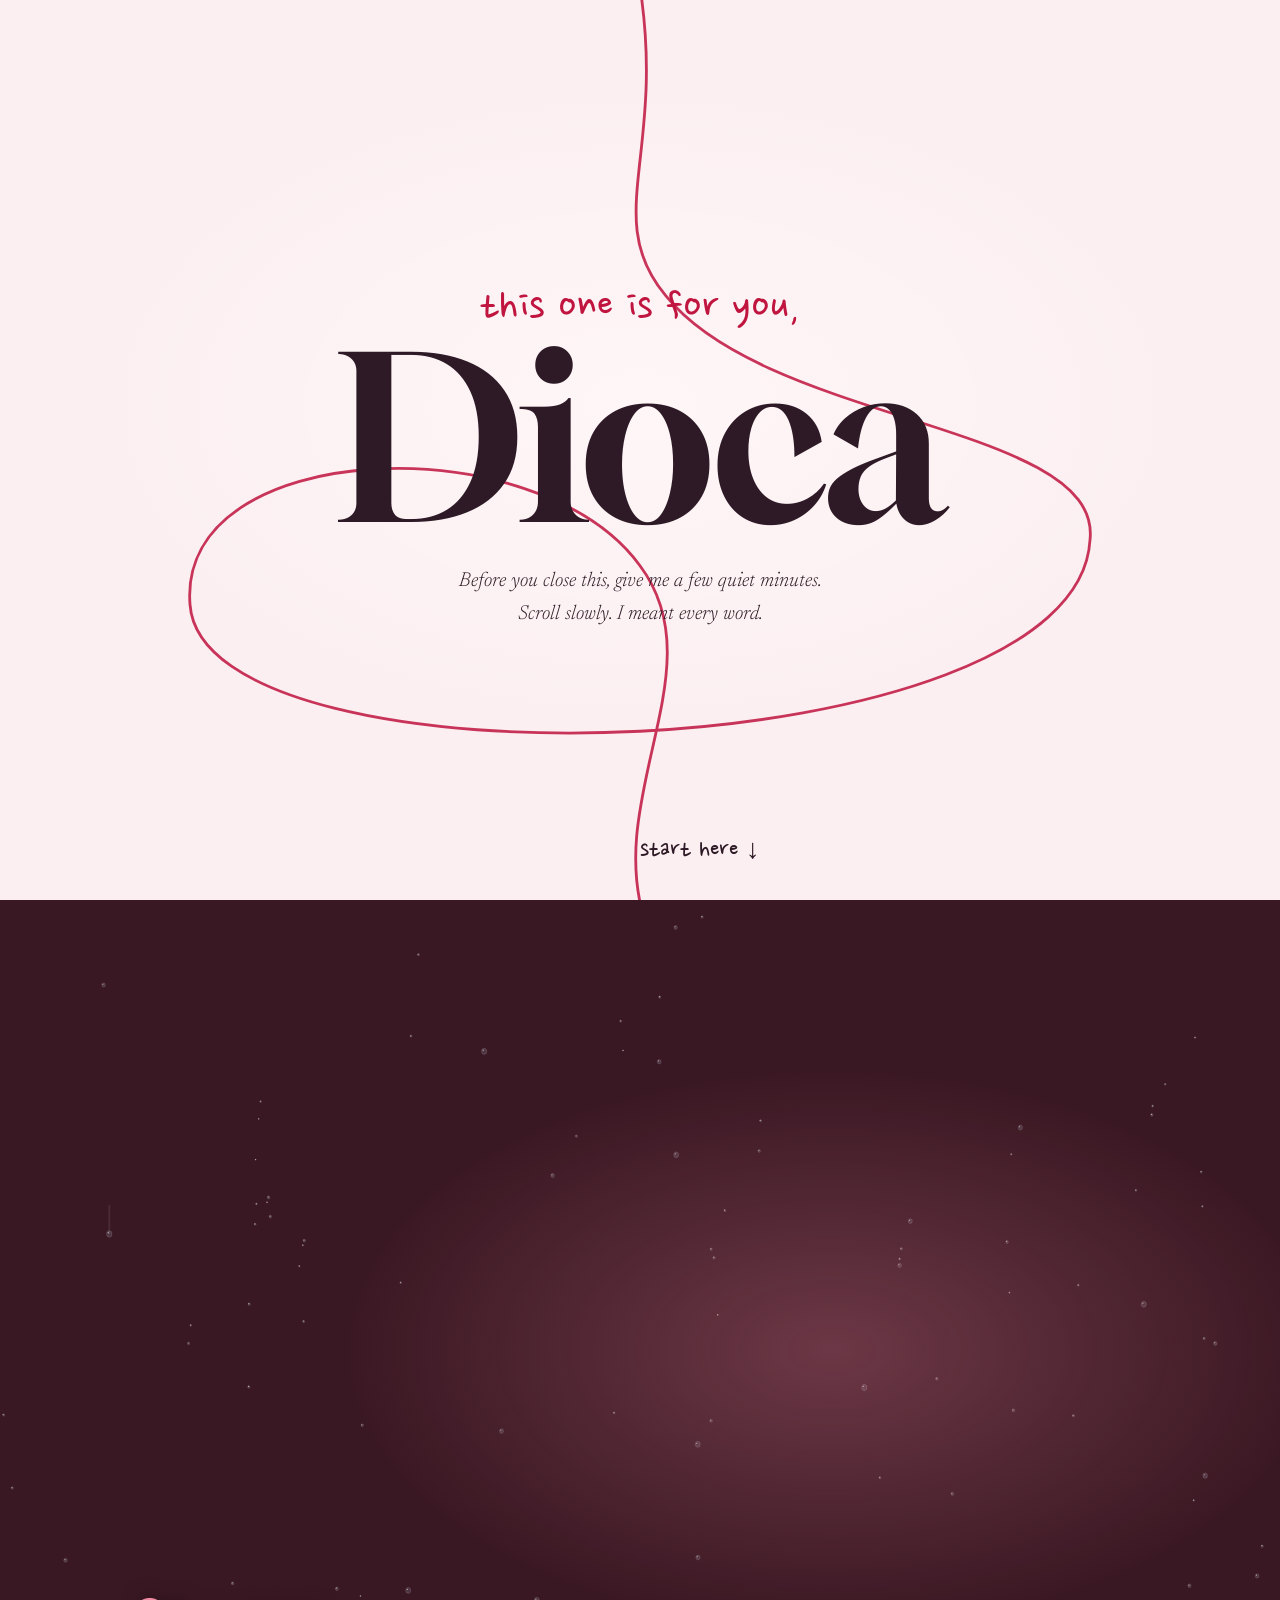
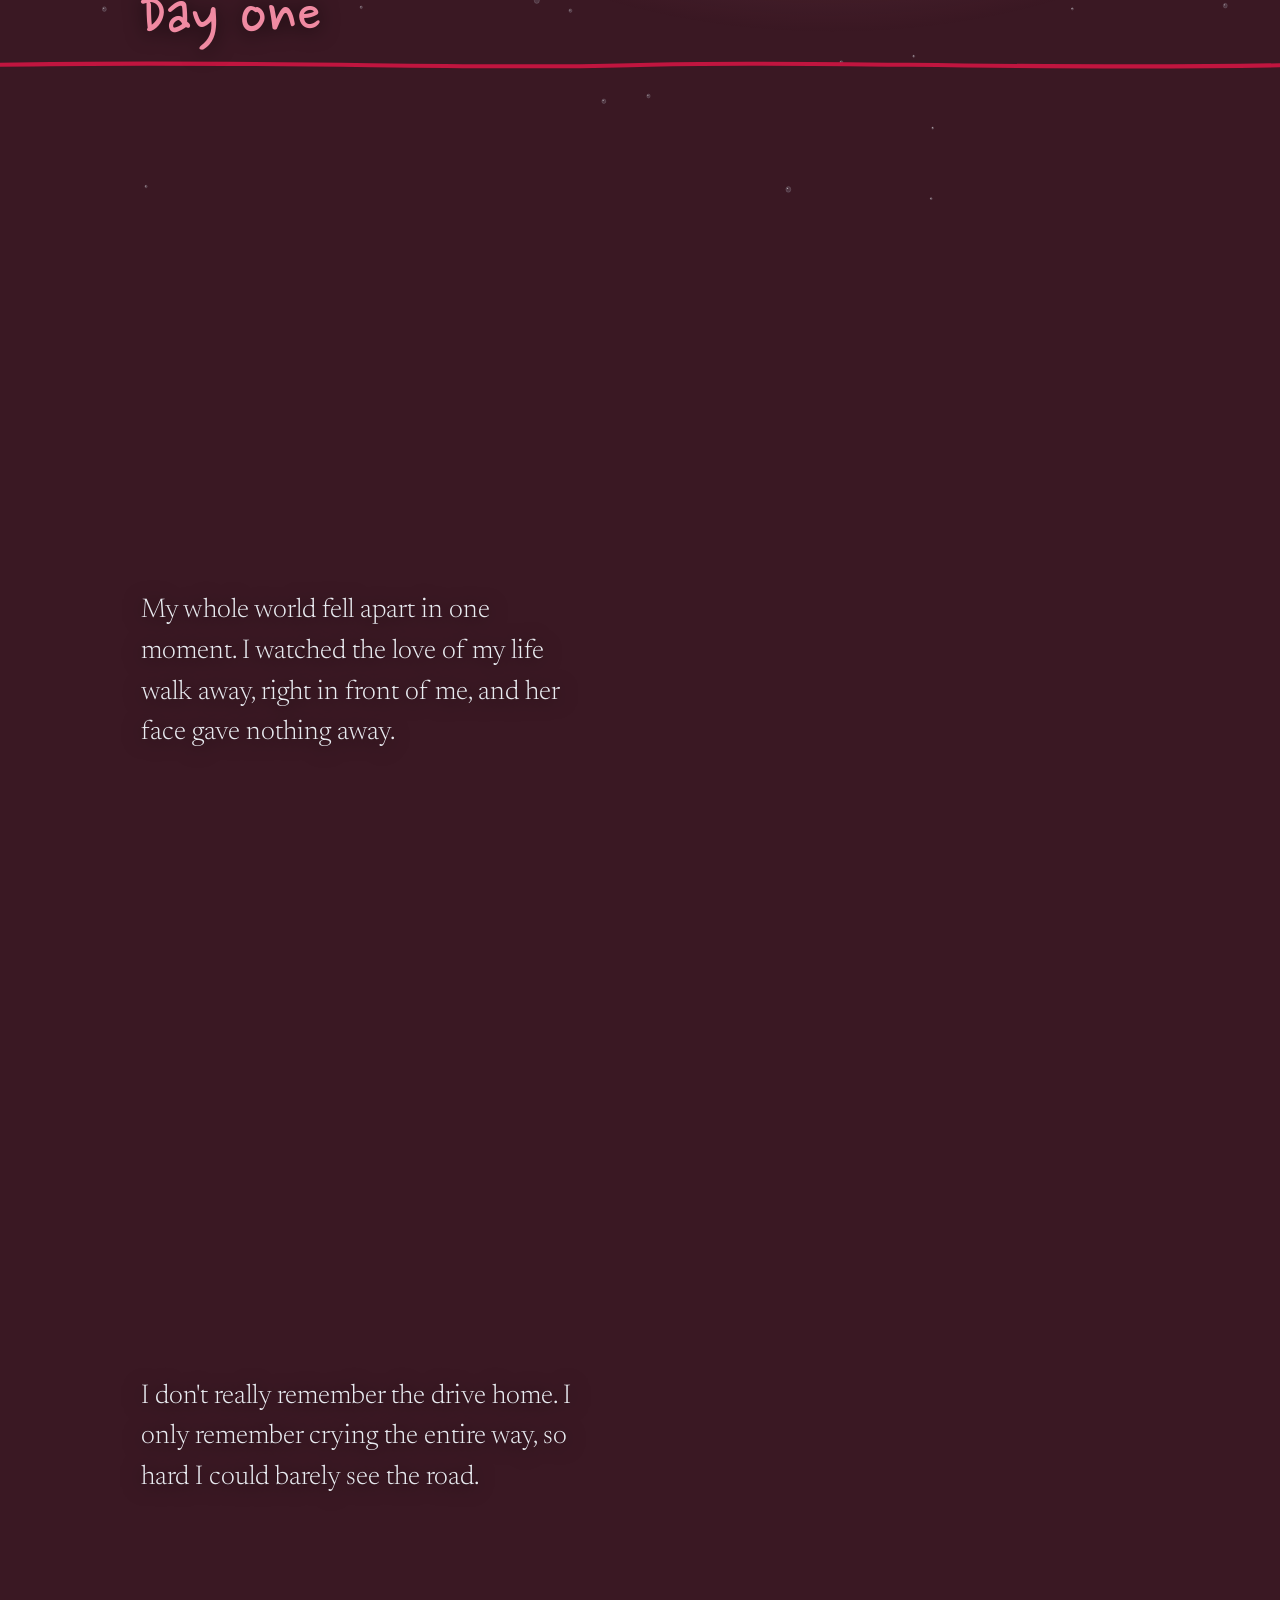
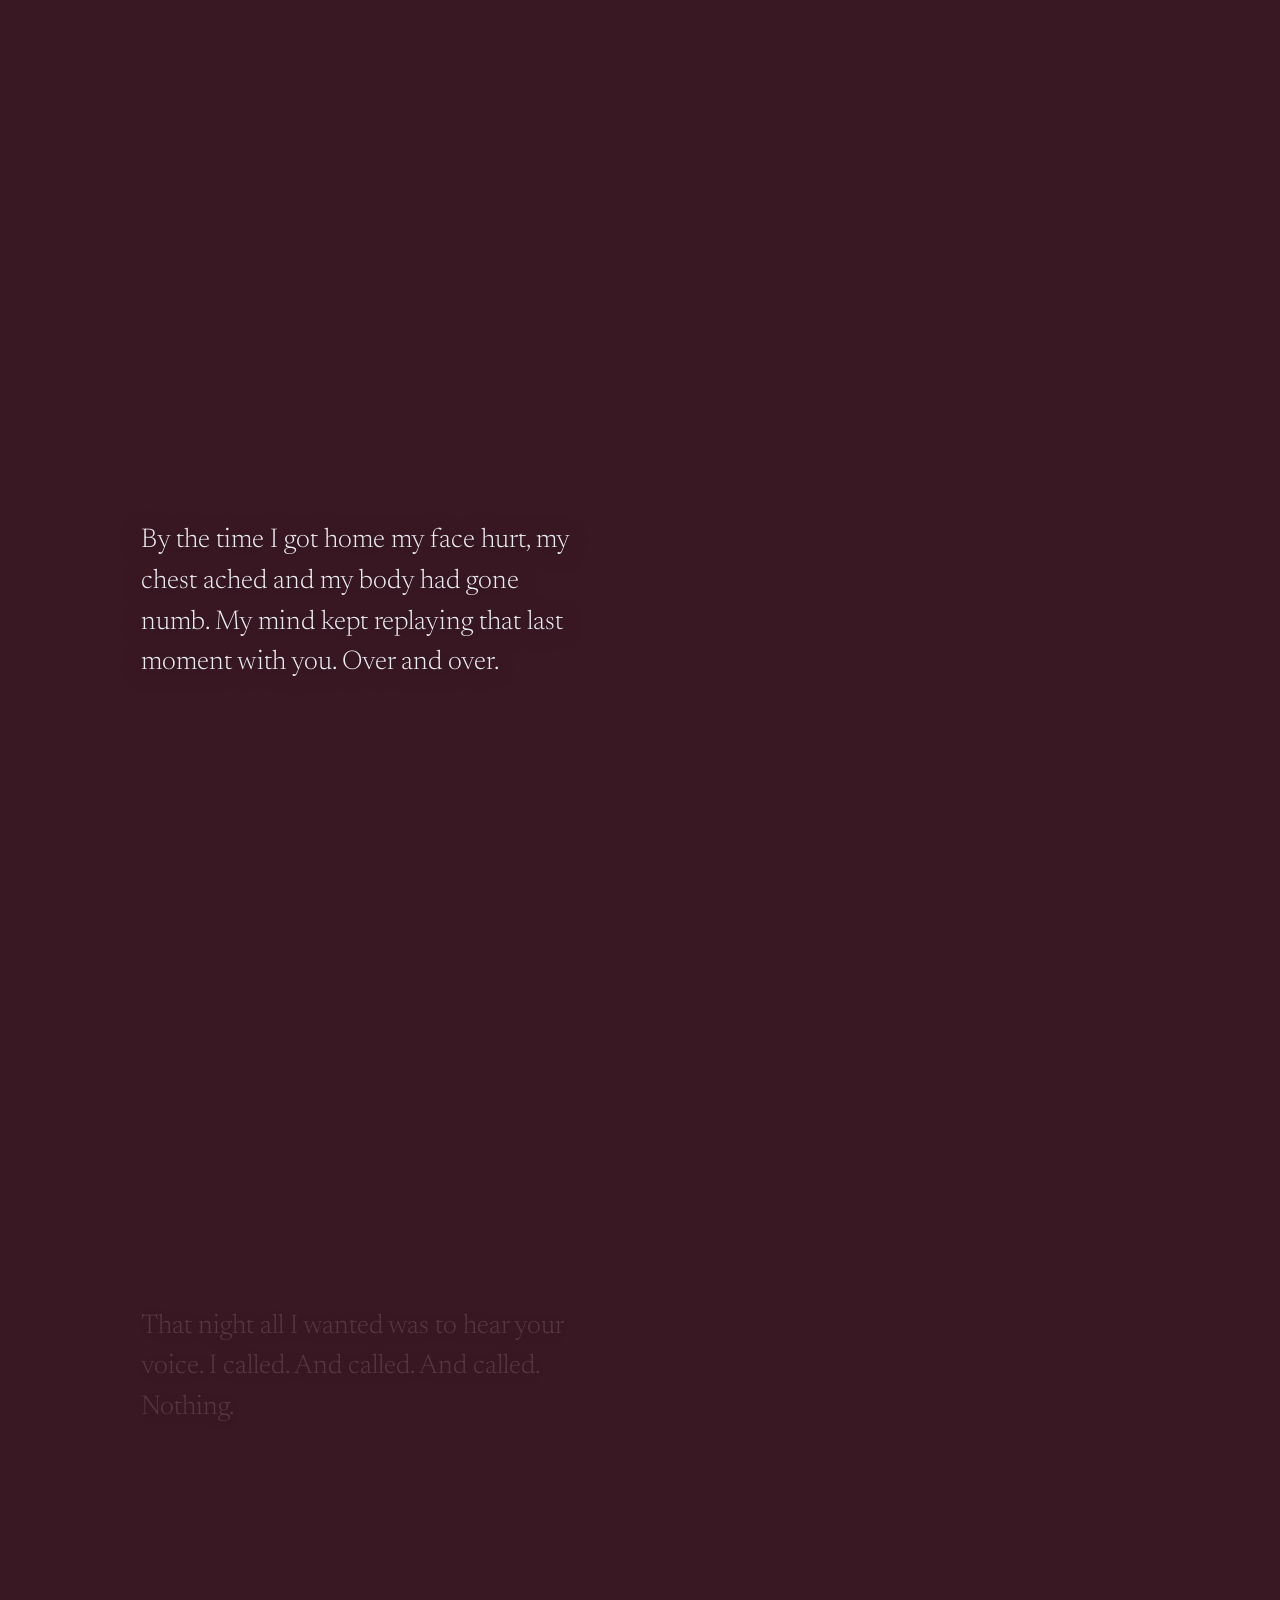
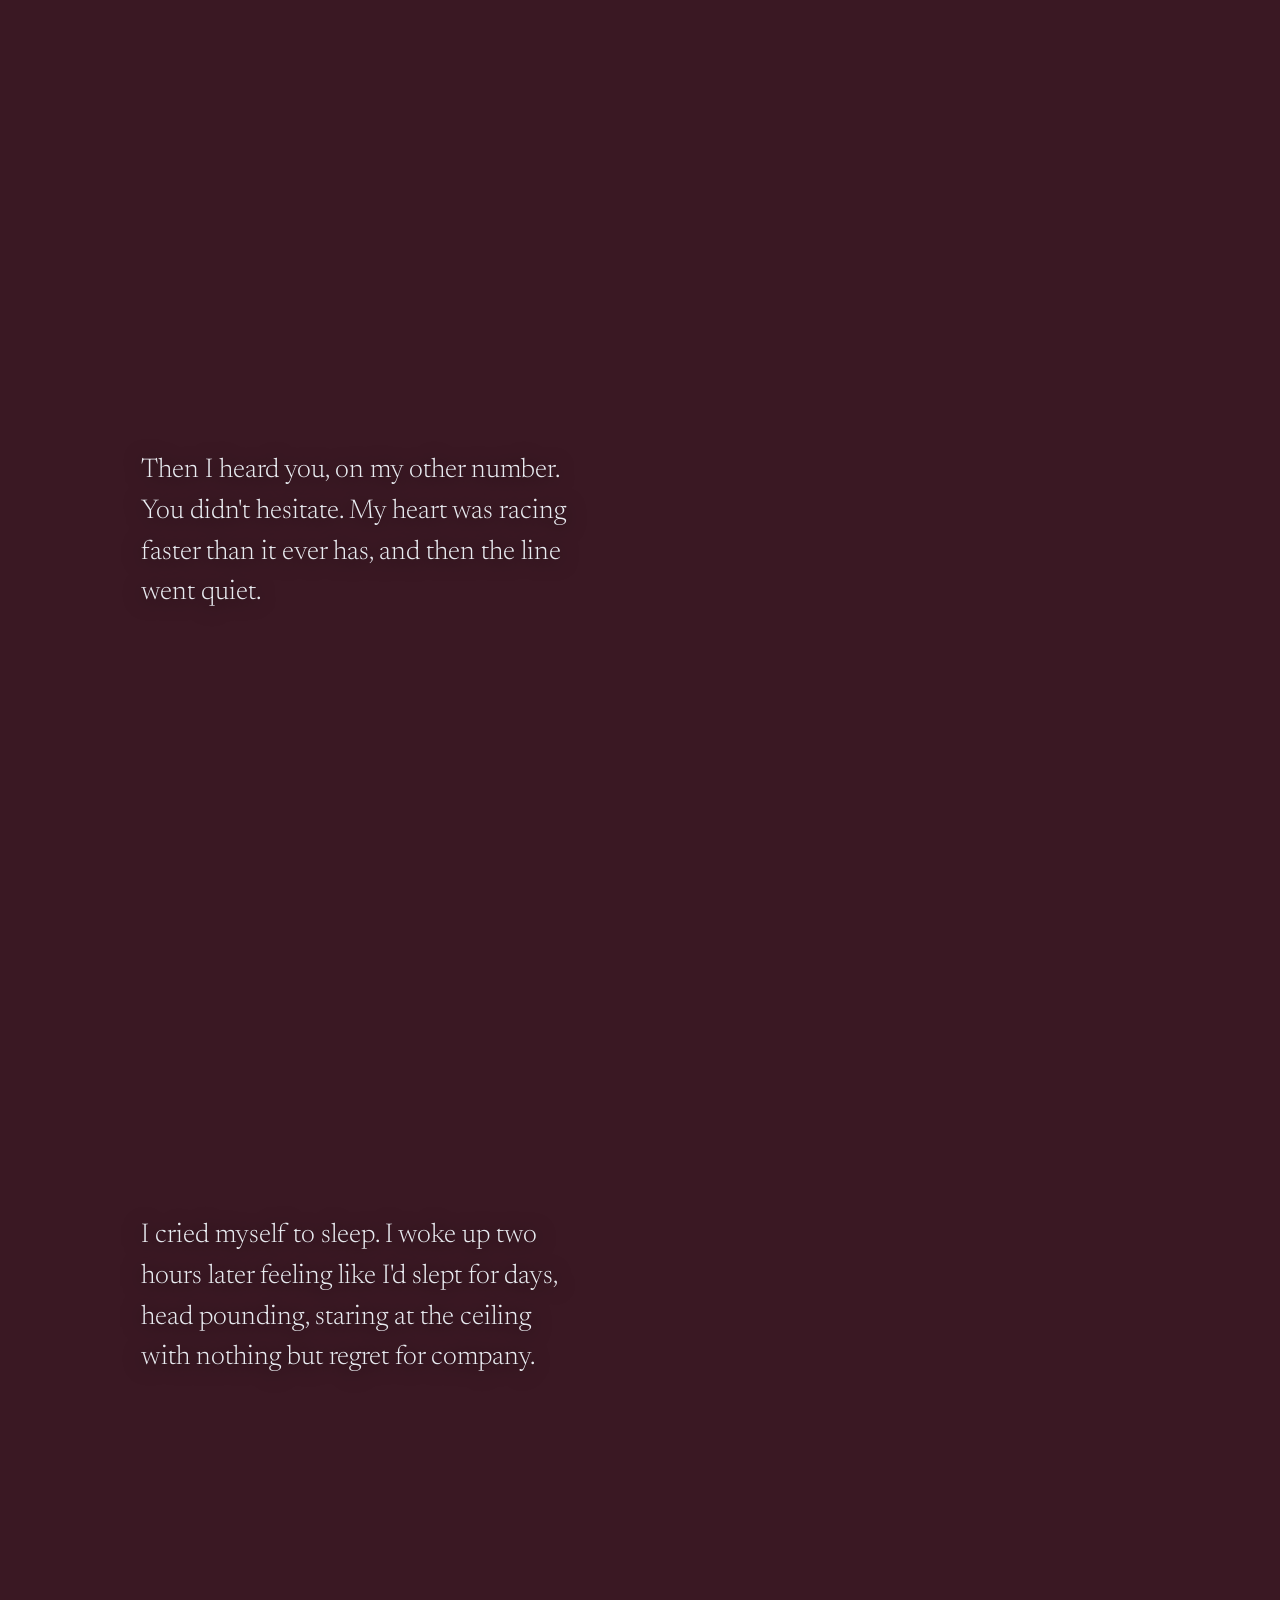
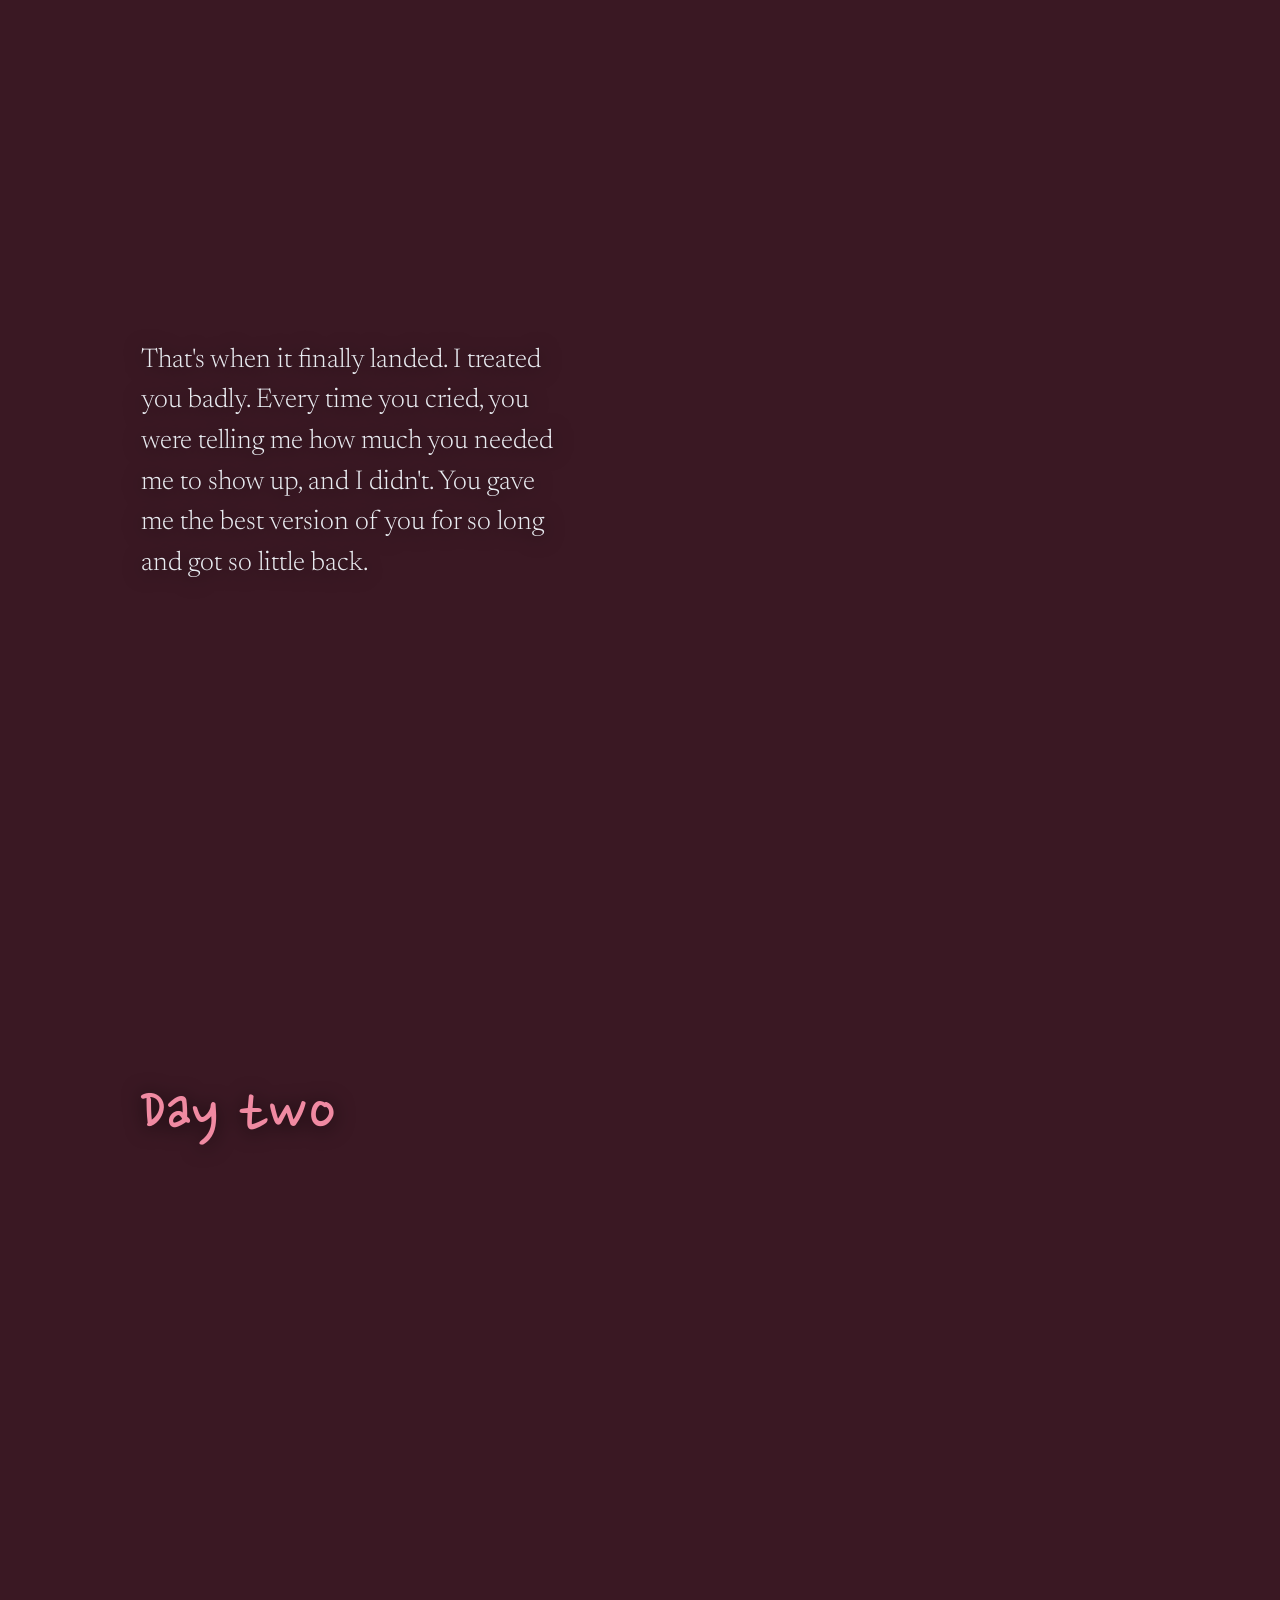
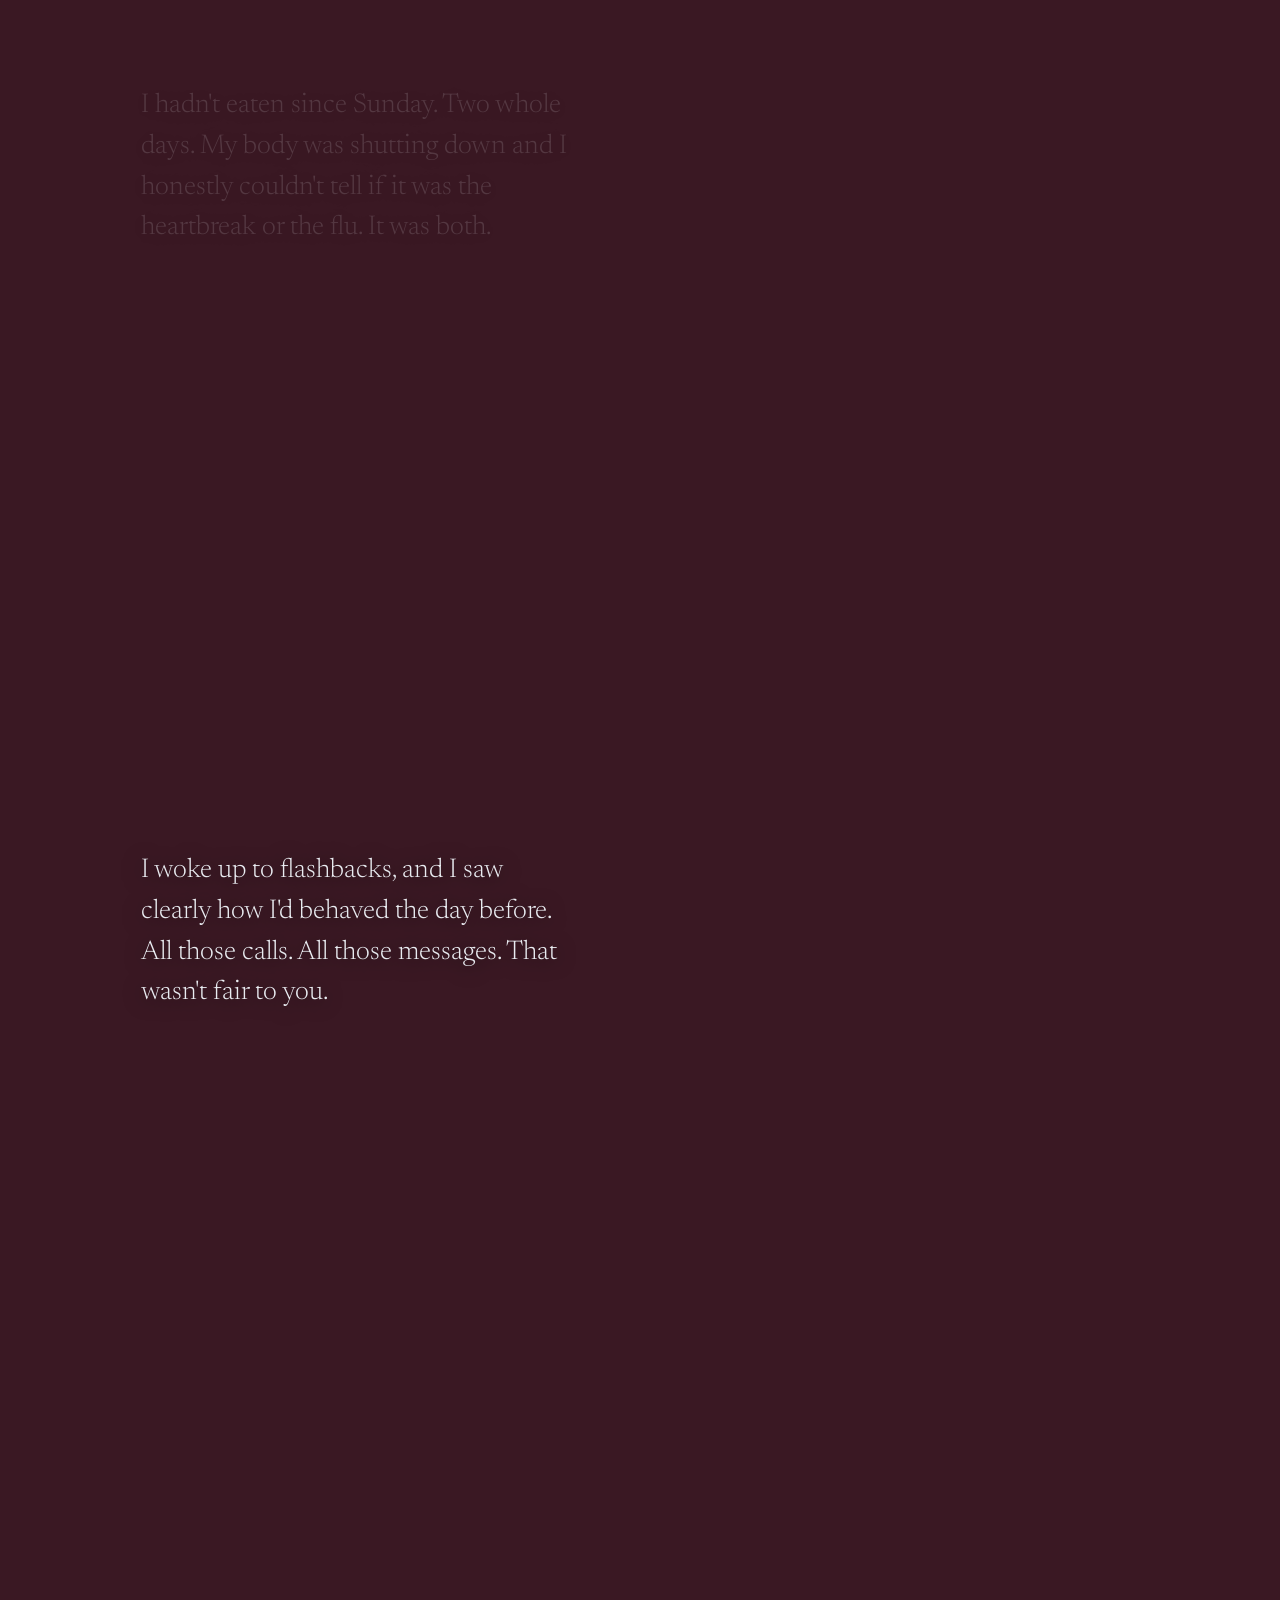
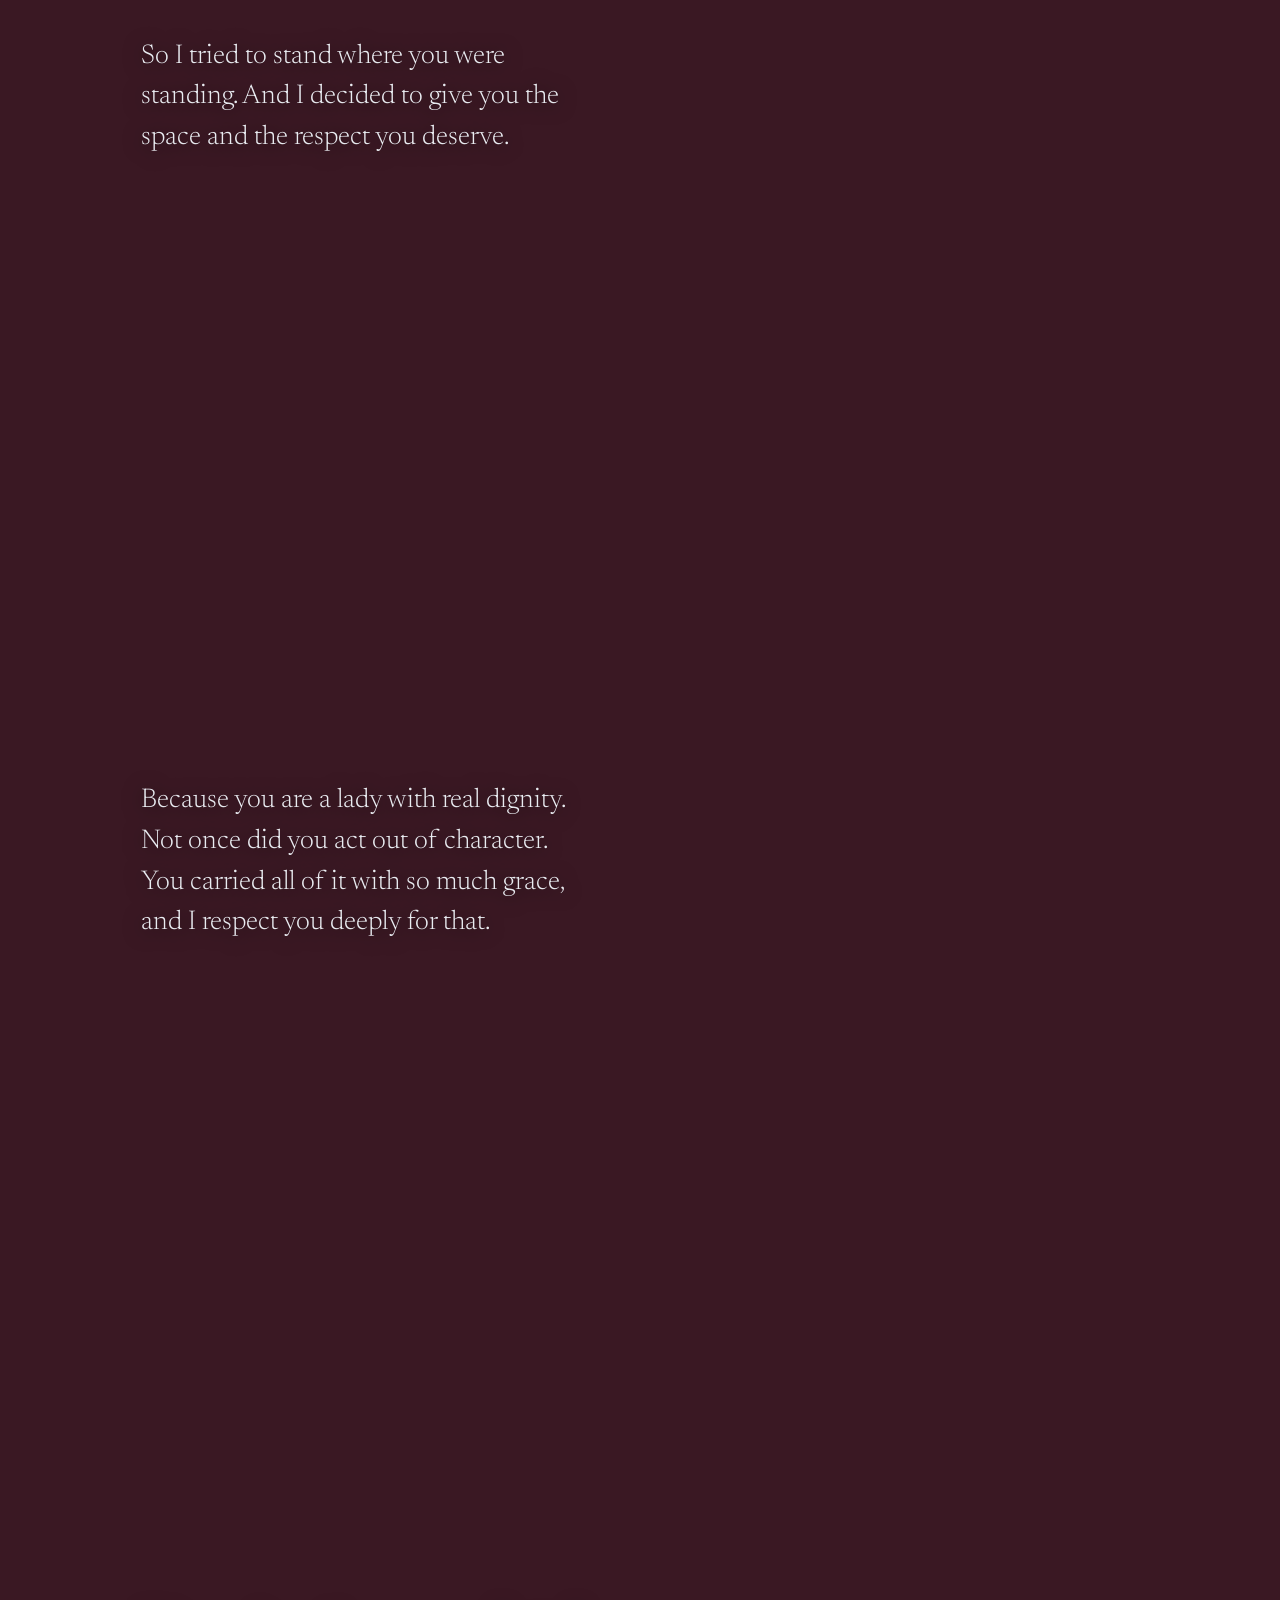
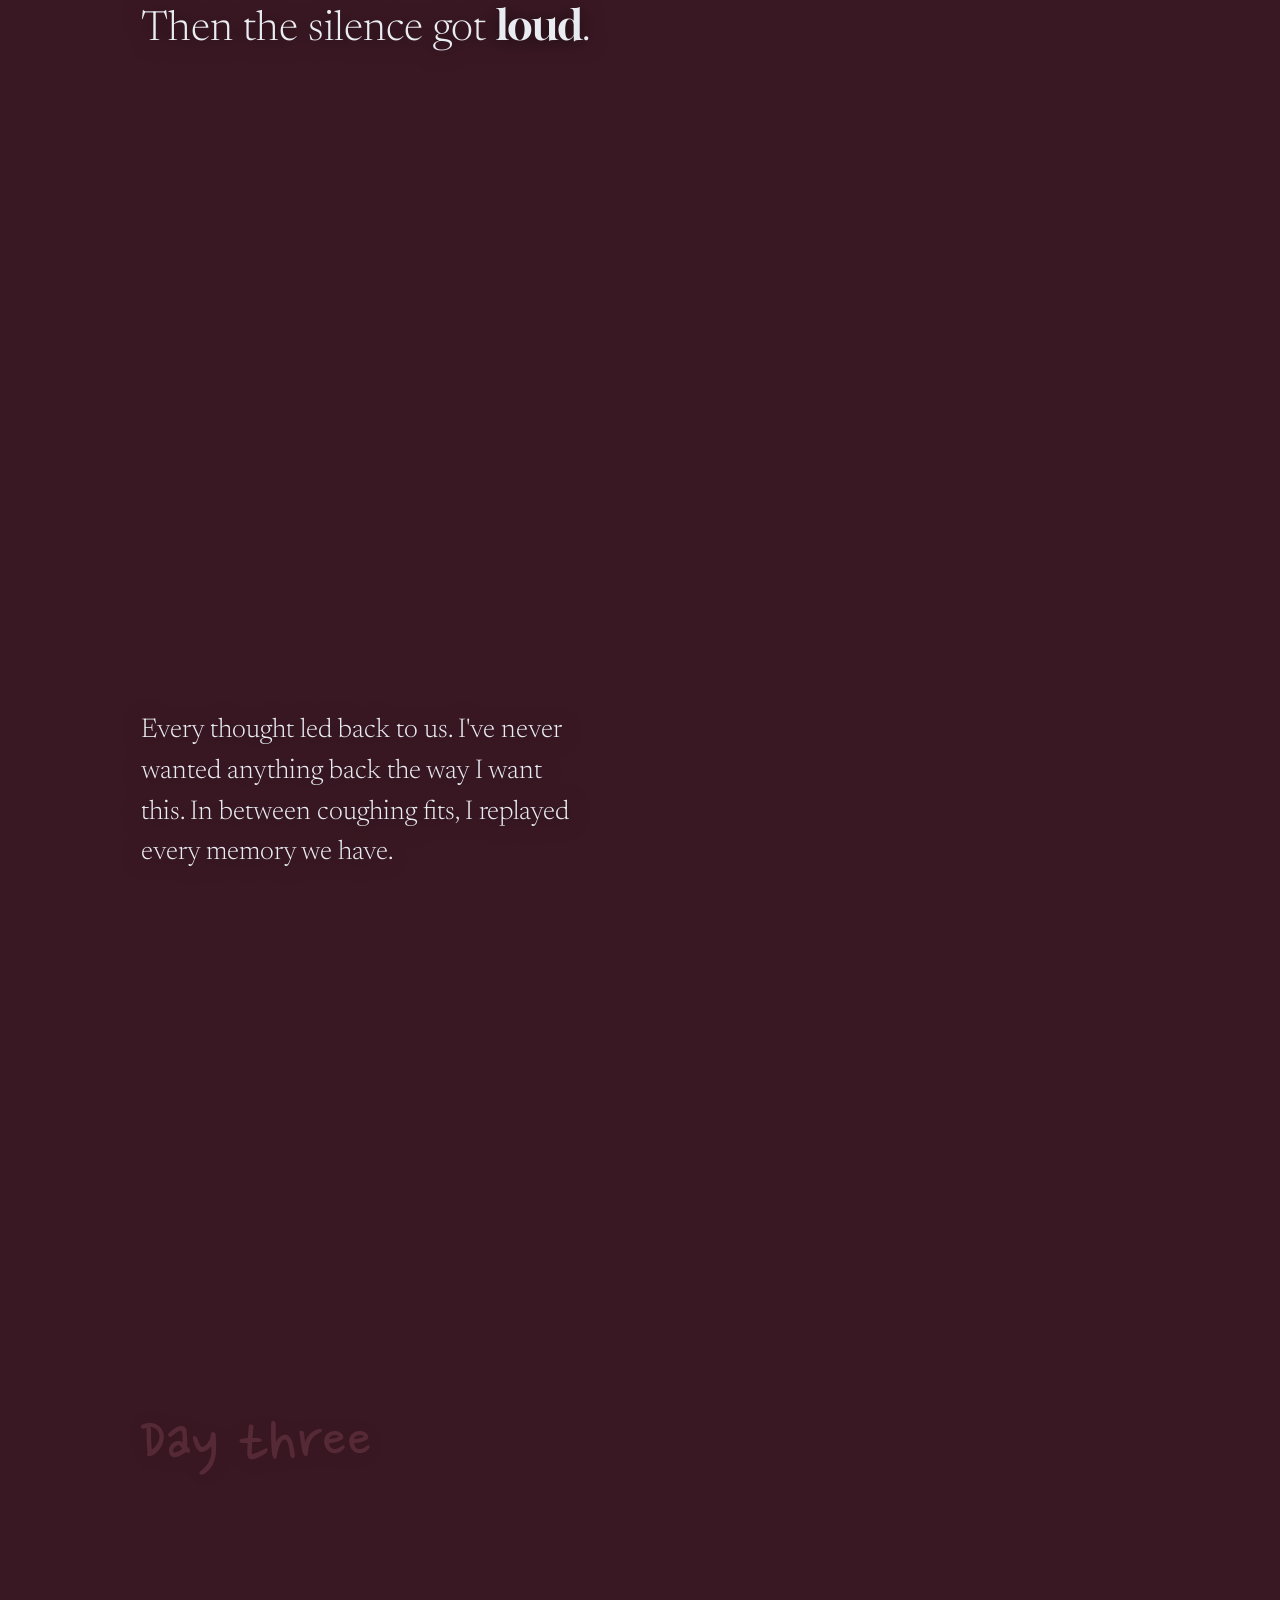
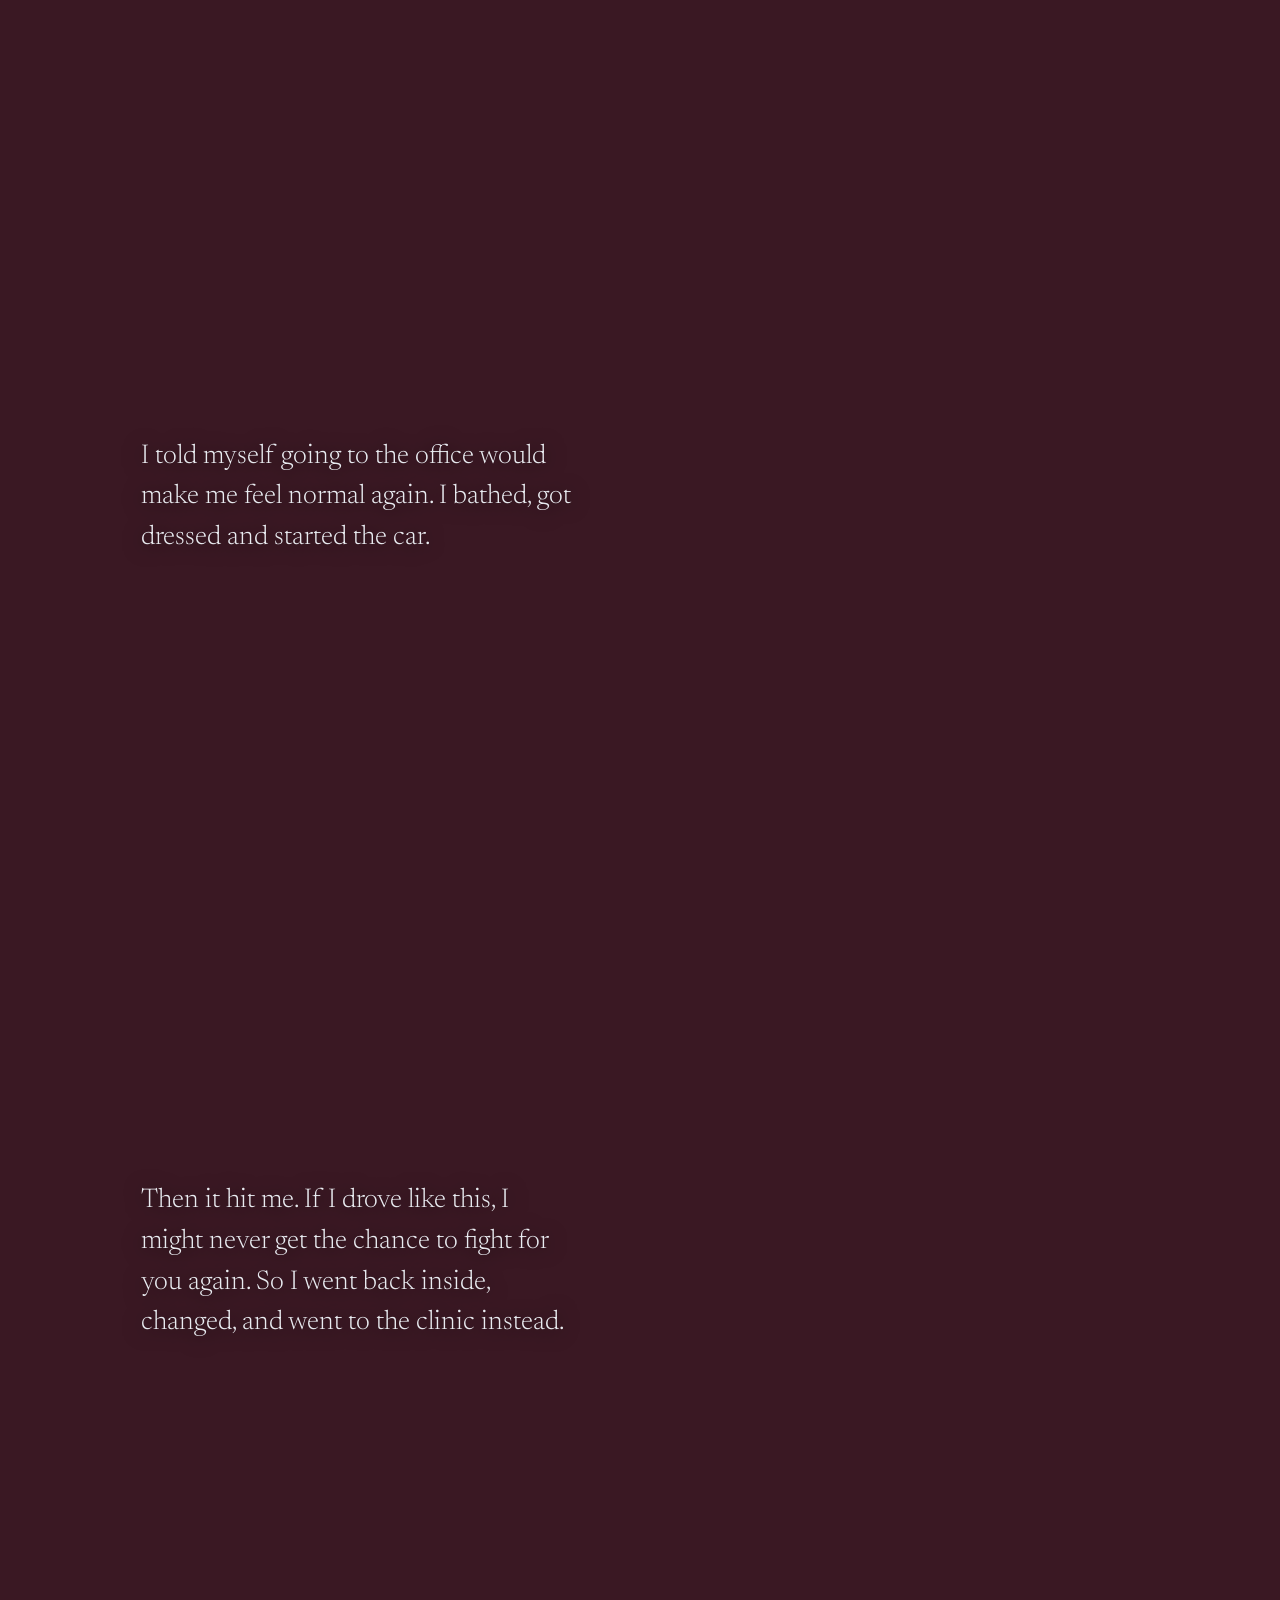
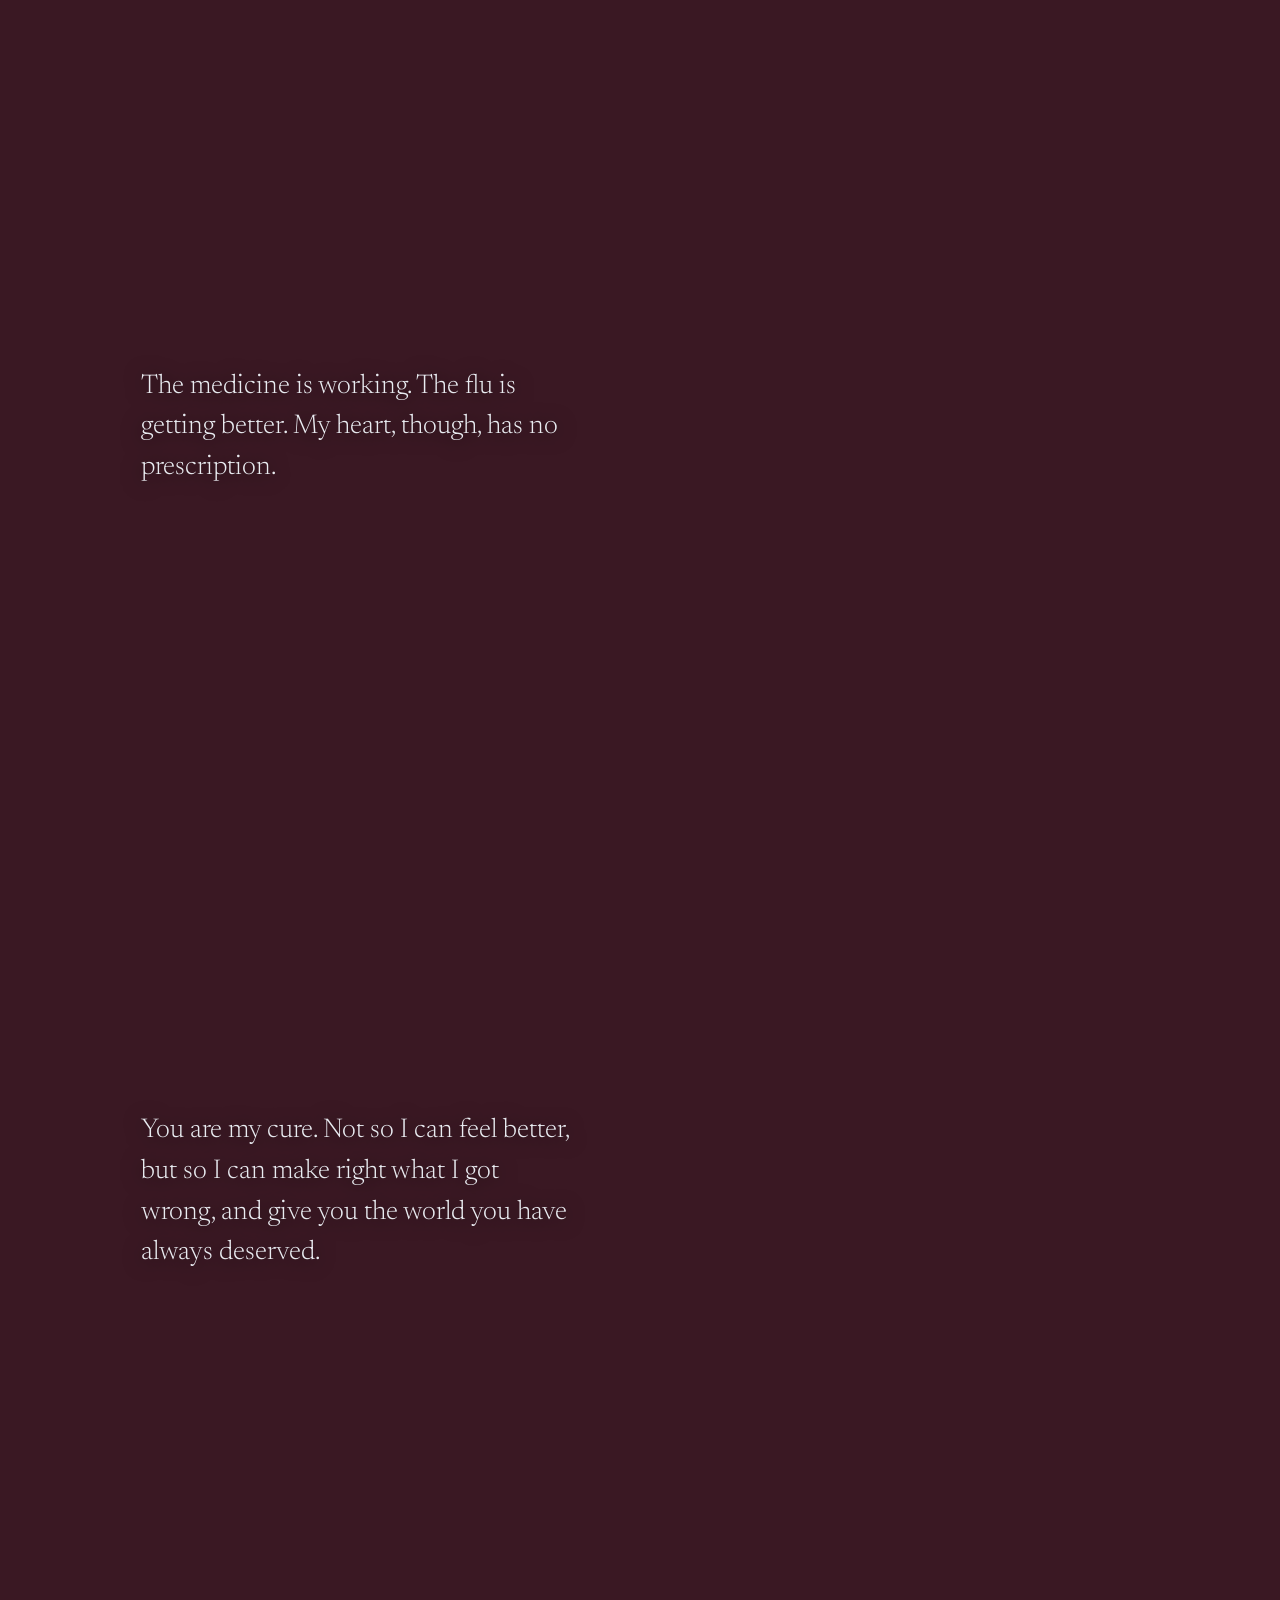
==== index.html @ 97b9a32c "Build the apology page: three days story, memory lane, letter, promises, gallery and invite Co-Autho" ====
<!doctype html>
<html lang="en">
<head>
  <meta charset="utf-8">
  <meta name="viewport" content="width=device-width, initial-scale=1">
  <title>For Dioca</title>
  <meta name="robots" content="noindex, nofollow">
  <link rel="preconnect" href="https://fonts.googleapis.com">
  <link rel="preconnect" href="https://fonts.gstatic.com" crossorigin>
  <link href="https://fonts.googleapis.com/css2?family=Gloock&family=Nanum+Pen+Script&family=Newsreader:ital,opsz,wght@0,6..72,300..600;1,6..72,300..500&display=swap" rel="stylesheet">
  <link rel="stylesheet" href="styles.css">
</head>
<body>

<!-- ============ HERO ============ -->
<header class="hero" id="top">
  <svg class="hero-thread" viewBox="0 0 1000 700" preserveAspectRatio="xMidYMid slice" aria-hidden="true">
    <path class="thread-path" d="M500 -10 C 520 120, 470 170, 520 230 C 600 330, 860 330, 850 420 C 840 600, 160 620, 150 470 C 140 340, 420 330, 500 440 C 560 520, 470 620, 505 720" />
  </svg>
  <div class="hero-inner">
    <p class="hand hero-pre">this one is for you,</p>
    <h1 class="hero-name">Dioca</h1>
    <p class="hero-sub">Before you close this, give me a few quiet minutes.<br>Scroll slowly. I meant every word.</p>
  </div>
  <a class="scroll-cue hand" href="#story">start here ↓</a>
</header>

<!-- ============ THE THREE DAYS ============ -->
<section class="story" id="story" aria-label="The three days after you left">
  <div class="stage" data-scene="snap" aria-hidden="true">
    <img class="layer backdrop" src="assets/media/rain-window.jpg" alt="">
    <canvas class="layer rain" id="rain"></canvas>

    <!-- the thread that snaps, then ties again -->
    <svg class="layer snap" viewBox="0 0 1000 200" preserveAspectRatio="none">
      <path class="half left" d="M-10 100 C 200 96, 380 104, 500 100" />
      <path class="half right" d="M500 100 C 620 96, 800 104, 1010 100" />
    </svg>

    <!-- the replay -->
    <div class="layer replay">
      <img src="assets/media/photo-07.jpg" alt="">
      <span class="replay-tag">↺ again</span>
    </div>

    <!-- the phone -->
    <div class="layer phone">
      <div class="phone-body">
        <div class="phone-avatar">D</div>
        <div class="phone-name">Dioca</div>
        <div class="phone-status">
          <span class="s s-calling">calling…</span>
          <span class="s s-noanswer">no answer</span>
          <span class="s s-connected">00:02</span>
          <span class="s s-ended">call ended</span>
        </div>
        <div class="phone-end" title=""></div>
      </div>
    </div>

    <!-- heartbeat -->
    <svg class="layer heartbeat" viewBox="0 0 600 120" preserveAspectRatio="none">
      <path d="M0 60 H120 L140 60 L155 20 L170 100 L185 45 L195 60 H300 L320 60 L335 20 L350 100 L365 45 L375 60 H480 L500 60 L515 20 L530 100 L545 45 L555 60 H600" />
    </svg>

    <!-- 2am ceiling -->
    <div class="layer ceiling"><span class="sweep"></span><span class="hand clock">two hours later</span></div>

    <!-- regret: a warm memory showing through the dark -->
    <div class="layer regret"><img src="assets/media/photo-05.jpg" alt=""></div>

    <!-- messages, then space -->
    <div class="layer messages">
      <span class="bubble">Dioca?</span>
      <span class="bubble">please pick up</span>
      <span class="bubble">can we talk</span>
      <span class="bubble">I'm sorry</span>
      <span class="bubble">please</span>
      <span class="bubble">please</span>
    </div>

    <!-- the silence got loud -->
    <div class="layer loud"><i></i><i></i><i></i><i></i></div>

    <!-- drifting memories -->
    <div class="layer drift">
      <img src="assets/media/photo-04.jpg" alt="">
      <img src="assets/media/photo-08.jpg" alt="">
      <img src="assets/media/photo-09.jpg" alt="">
      <img src="assets/media/photo-10.jpg" alt="">
    </div>

    <!-- the engine / dashboard -->
    <div class="layer engine"><span class="dial"><span class="needle"></span></span></div>

    <!-- clinic -->
    <div class="layer clinic"><span class="cross"></span></div>

    <!-- prescription -->
    <div class="layer rx">
      <div class="rx-label">
        <div class="rx-top"><span>Rx</span><span>Day three</span></div>
        <div class="rx-row"><span>Patient</span><span>me</span></div>
        <div class="rx-row"><span>For the flu</span><span>twice a day ✓</span></div>
        <div class="rx-row rx-heart"><span>For the heart</span><span>not found</span></div>
      </div>
    </div>

    <!-- day four -->
    <div class="layer day4">
      <div class="page">
        <span class="page-top">Day 4</span>
        <span class="hand page-note">with you?</span>
      </div>
    </div>
  </div>

  <div class="steps">
    <div class="step day-label" data-scene="snap"><p class="eyebrow">Day one</p></div>
    <div class="step" data-scene="snap"><p>My whole world fell apart in one moment. I watched the love of my life walk away, right in front of me, and her face gave nothing away.</p></div>
    <div class="step" data-scene="drive"><p>I don't really remember the drive home. I only remember crying the entire way, so hard I could barely see the road.</p></div>
    <div class="step" data-scene="replay"><p>By the time I got home my face hurt, my chest ached and my body had gone numb. My mind kept replaying that last moment with you. Over and over.</p></div>
    <div class="step" data-scene="phone"><p>That night all I wanted was to hear your voice. I called. And called. And called. Nothing.</p></div>
    <div class="step" data-scene="phone2"><p>Then I heard you, on my other number. You didn't hesitate. My heart was racing faster than it ever has, and then the line went quiet.</p></div>
    <div class="step" data-scene="ceiling"><p>I cried myself to sleep. I woke up two hours later feeling like I'd slept for days, head pounding, staring at the ceiling with nothing but regret for company.</p></div>
    <div class="step" data-scene="regret"><p>That's when it finally landed. I treated you badly. Every time you cried, you were telling me how much you needed me to show up, and I didn't. You gave me the best version of you for so long and got so little back.</p></div>

    <div class="step day-label" data-scene="flu"><p class="eyebrow">Day two</p></div>
    <div class="step" data-scene="flu"><p>I hadn't eaten since Sunday. Two whole days. My body was shutting down and I honestly couldn't tell if it was the heartbreak or the flu. It was both.</p></div>
    <div class="step" data-scene="messages"><p>I woke up to flashbacks, and I saw clearly how I'd behaved the day before. All those calls. All those messages. That wasn't fair to you.</p></div>
    <div class="step" data-scene="space"><p>So I tried to stand where you were standing. And I decided to give you the space and the respect you deserve.</p></div>
    <div class="step" data-scene="space"><p>Because you are a lady with real dignity. Not once did you act out of character. You carried all of it with so much grace, and I respect you deeply for that.</p></div>
    <div class="step step-loud" data-scene="loud"><p>Then the silence got <em>loud</em>.</p></div>
    <div class="step" data-scene="drift"><p>Every thought led back to us. I've never wanted anything back the way I want this. In between coughing fits, I replayed every memory we have.</p></div>

    <div class="step day-label" data-scene="engine"><p class="eyebrow">Day three</p></div>
    <div class="step" data-scene="engine"><p>I told myself going to the office would make me feel normal again. I bathed, got dressed and started the car.</p></div>
    <div class="step" data-scene="clinic"><p>Then it hit me. If I drove like this, I might never get the chance to fight for you again. So I went back inside, changed, and went to the clinic instead.</p></div>
    <div class="step" data-scene="rx"><p>The medicine is working. The flu is getting better. My heart, though, has no prescription.</p></div>
    <div class="step" data-scene="cure"><p>You are my cure. Not so I can feel better, but so I can make right what I got wrong, and give you the world you have always deserved.</p></div>
    <div class="step" data-scene="cure"><p>Let me have one more chance to show you that I loved you. That I still do. Life without you just doesn't make sense.</p></div>

    <div class="step day-label" data-scene="day4"><p class="eyebrow">Day four</p></div>
    <div class="step" data-scene="day4"><p>Come back, baby. I want you in my Day 4. I'm ready to do whatever it takes, and I've made up my mind. I'm not giving up on us.</p></div>
  </div>
</section>

<!-- ============ MEMORY LANE ============ -->
<section class="lane" id="memory-lane" aria-labelledby="lane-title">
  <div class="lane-head">
    <p class="hand lane-pre">down</p>
    <h2 id="lane-title">Memory lane</h2>
  </div>

  <article class="memory" data-memory="phone">
    <figure class="memory-photo">
      <img src="assets/media/photo-01.jpg" alt="Us in the mirror, you with your new phone">
      <figcaption class="hand">the phone ♡</figcaption>
    </figure>

    <div class="memory-text">
      <p class="eyebrow">Memory one</p>
      <h3>The phone</h3>

      <p>This is one of my favourite memories, and I want to tell you why.</p>
      <p>Months and months ago, right when you'd just started your job, you told me you were going to buy yourself this phone.</p>

      <div class="savings" aria-hidden="true">
        <div class="savings-track"><span class="savings-fill"></span></div>
        <div class="savings-labels"><span>saving</span><span class="savings-done">got it ✓</span></div>
      </div>

      <p>And then you just did it. You worked so hard, you saved, and you didn't let anything pull you off course. You showed me that when you want something, you go and get it.</p>
      <p>It was never really about the phone. It was about seeing who you are: someone with goals, who keeps pushing past her own limits. That day showed me the woman you were becoming.</p>

      <svg class="climb" viewBox="0 0 400 140" aria-hidden="true">
        <path class="climb-line" d="M10 128 L90 110 L150 112 L220 74 L280 80 L390 14" />
        <g class="climb-dots">
          <circle cx="90" cy="110" r="5"/><circle cx="220" cy="74" r="5"/><circle cx="390" cy="14" r="5"/>
        </g>
        <text x="90" y="134">the job</text>
        <text x="220" y="98">your business</text>
        <text x="390" y="36" text-anchor="end">tenders</text>
      </svg>

      <p>And look at you now. You've grown so much since the girl I first met. You started your own business. You're winning tenders. At your age you're already reaching heights most people only talk about.</p>
      <p class="memory-close">I'm so proud of you, Dioca. You only keep getting better.</p>
    </div>
  </article>

  <article class="memory memory-flip" data-memory="cheerleader">
    <figure class="memory-photo">
      <img src="assets/media/photo-02.jpg" alt="Us at AWS">
      <figcaption class="hand">AWS day</figcaption>
    </figure>

    <div class="memory-text">
      <p class="eyebrow">Memory two</p>
      <h3>My biggest cheerleader</h3>

      <p>You came with me to AWS that day. You didn't have to. You just wanted to be next to me while I did something big.</p>

      <ul class="wins" aria-label="Things you were part of">
        <li><span class="tick" aria-hidden="true">♥</span><span><b>AWS.</b> You were right there beside me.</span></li>
        <li><span class="tick" aria-hidden="true">♥</span><span><b>LamTech.</b> Where would it be without you?</span></li>
        <li><span class="tick" aria-hidden="true">♥</span><span><b>My promotion.</b> Would it have happened without you?</span></li>
      </ul>

      <p>Honestly, I doubt it. You've pushed me towards things I didn't think I could reach, and that still amazes me.</p>
      <p>You helped me make the right decisions. You kept me working hard and focused, and you were there for every single step. Without you, I know I would have lost my way.</p>

      <div class="compass" aria-hidden="true">
        <span class="compass-face"><span class="compass-needle"></span></span>
        <span class="hand compass-label">you, always pointing me home</span>
      </div>

      <p class="memory-close">So please, stay with me, baby. I need you for this life. Your support, your guidance. You.</p>
    </div>
  </article>

  <article class="memory memory-night" data-memory="night">
    <div class="stars" aria-hidden="true"></div>
    <figure class="memory-photo">
      <img src="assets/media/photo-06.jpg" alt="Us that night, you in your bonnet">
      <figcaption class="hand">the best night</figcaption>
    </figure>

    <div class="memory-text">
      <p class="eyebrow">Memory three</p>
      <h3>That night</h3>

      <p>This day showed me how far you were willing to go just so we could be together.</p>
      <p>It's rare to find someone who would risk getting into trouble just to see the person they love. You could so easily have told me you couldn't make it. You came anyway.</p>
      <p>And that night was the best ever. We spent hours together, and we:</p>

      <p class="did" aria-label="laughed, danced and cooked together">
        <span>laughed</span><span>danced</span><span>cooked</span>
      </p>

      <p>Moments like that are meant to live forever. I don't think I'll ever feel anything like it again unless it's with you.</p>
      <p class="memory-close">I want it to be you. No one else.</p>
    </div>
  </article>

  <article class="memory memory-flip" data-memory="dream">
    <figure class="memory-photo">
      <img src="assets/media/photo-03.jpg" alt="Us at the table, almost kissing">
      <figcaption class="hand">my future engineer</figcaption>
    </figure>

    <div class="memory-text">
      <p class="eyebrow">Memory four</p>
      <h3>Your dream</h3>

      <p>I pray you reach every goal you've set. I know you're going to become one of the best mechanical engineers at the biggest mine in this country.</p>
      <p>I'm behind your dreams, completely.</p>

      <div class="shaft" aria-hidden="true">
        <span class="shaft-line"><span class="shaft-cage"></span></span>
        <span class="hand shaft-top">day one, talking about it</span>
        <span class="hand shaft-bottom">you, right in it</span>
      </div>

      <p>I want to be there to witness it. From hearing you talk about mining on day one, to one day seeing you right in the middle of it. That is going to be beautiful, and I'll be so proud of you.</p>
      <p>I know you'll get there.</p>
      <p class="memory-close">Please bless me with the chance to still be part of it.</p>
    </div>
  </article>

  <article class="memory memory-fade" data-memory="best-times">
    <figure class="memory-photo">
      <video src="assets/media/video-01.mp4" poster="assets/media/video-01-poster.jpg" muted loop playsinline preload="metadata" aria-label="Our memory video"></video>
      <button class="sound hand" type="button" aria-pressed="false">tap for sound</button>
      <figcaption class="hand">best times</figcaption>
    </figure>

    <div class="memory-text">
      <p class="eyebrow">Memory five</p>
      <h3>Best times</h3>
      <p>Watch this one with me.</p>
      <p>Moments like this are the ones I keep going back to. I don't want this to slowly become a memory we forget.</p>
      <p class="memory-close">Please, baby.</p>
    </div>
  </article>
</section>

<!-- ============ WHAT YOU ARE TO ME ============ -->
<section class="you" id="what-you-are" aria-labelledby="you-title">
  <h2 id="you-title">What you are to me</h2>

  <div class="you-item">
    <svg class="you-icon icon-light" viewBox="0 0 60 60" aria-hidden="true"><circle cx="30" cy="30" r="9"/><g><path d="M30 6v8M30 46v8M6 30h8M46 30h8M13 13l6 6M41 41l6 6M47 13l-6 6M19 41l-6 6"/></g></svg>
    <p>You give my life purpose. You're the reason I want to be better. On the days that felt dark, you were the light that stayed on.</p>
  </div>

  <div class="you-item">
    <svg class="you-icon icon-smile" viewBox="0 0 60 60" aria-hidden="true"><circle cx="21" cy="24" r="2.5"/><circle cx="39" cy="24" r="2.5"/><path d="M16 34 Q30 48 44 34"/></svg>
    <p>And you're so funny. You made sure there was a smile on my face every single day, even on the days I didn't think I had one in me.</p>
  </div>

  <div class="you-item">
    <svg class="you-icon icon-moon" viewBox="0 0 60 60" aria-hidden="true"><path d="M38 10a20 20 0 1 0 12 30A16 16 0 0 1 38 10z"/><path class="tiny-heart" d="M24 30c-3-4 2-7 4-3 2-4 7-1 4 3l-4 4z"/></svg>
    <p>You never let us go to sleep angry. You always said we fix it first. That's how beautiful your heart is.</p>
  </div>

  <div class="you-item">
    <svg class="you-icon icon-talk" viewBox="0 0 60 60" aria-hidden="true"><path class="b1" d="M8 12h28v16H18l-6 6v-6H8z"/><path class="b2" d="M52 26H24v16h18l6 6v-6h4z"/></svg>
    <p>You made sure we took care of each other's hearts. That we listened, really listened, and that we were always there for one another.</p>
  </div>

  <div class="you-item">
    <svg class="you-icon icon-gift" viewBox="0 0 60 60" aria-hidden="true"><rect x="12" y="26" width="36" height="24" rx="2"/><path class="lid" d="M10 18h40v8H10zM30 18v32M30 18c-6-10-14-4-8 0M30 18c6-10 14-4 8 0"/></svg>
    <p>With you I never felt like I was missing anything. Big or small, whatever I needed, you made sure I had it.</p>
  </div>

  <p class="you-close hand">You are one of a kind, Dioca.<br>I want you. I miss you, baby.</p>
</section>

<!-- ============ THE LETTER ============ -->
<section class="letter-sec" id="letter" aria-labelledby="letter-title">
  <h2 id="letter-title" class="hand letter-pre">one more thing. I wrote you a letter.</h2>

  <button class="envelope" id="envelope" type="button" aria-expanded="false" aria-controls="letter-paper">
    <span class="env-back"></span>
    <span class="env-flap"></span>
    <span class="env-front"></span>
    <span class="env-to hand">for Dioca</span>
    <span class="seal" aria-hidden="true">D</span>
    <span class="env-hint hand">tap to open</span>
  </button>

  <div class="letter-wrap" id="letter-paper">
    <article class="paper" tabindex="-1">
      <p class="paper-to hand">Dioca,</p>

      <p>I wronged you in the worst way. I broke your trust. I lied to you, over and over, until lying came easier than the truth. I became selfish, someone who only thought about himself, and nothing like the man you fell in love with. I went against every one of the 14 reasons you gave me for loving you.</p>

      <p>I'm in tears as I write this. Because of my own selfishness, I've lost my best friend, my biggest supporter, my family and the person I wanted to spend my life with. It aches knowing I was willing to risk everything we built for a groove and for friends.</p>

      <p>I chose them over you. So many nights you needed me, and I wasn't there. I did things to you that you would never, ever do to me.</p>

      <p>I was unfaithful. I lied. And for what? For nothing. It cost me my sweetheart, my soulmate, the one person I feel safe with, the person who matters most to me in this world.</p>

      <p>I treated you in ways you never deserved, Dioca, and I own every bit of it. No excuses.</p>

      <p>If you can find it somewhere in your heart, please forgive me. Give me the chance to show you I can be the man you fell in love with again. I don't want to lose you. I want to build a life with you.</p>

      <p class="paper-sign hand">I'm sorry, baby. Please forgive me.<br>I love you so much.</p>
    </article>
  </div>
</section>

<!-- ============ TO FIX ============ -->
<section class="fix" id="to-fix" aria-labelledby="fix-title">
  <div class="fix-head">
    <h2 id="fix-title">Ten things I'll do differently</h2>
    <p>I broke something precious. This is how I plan to put it back together, one piece at a time.</p>
  </div>

  <div class="fix-body">
    <div class="fix-heart" aria-hidden="true">
      <svg viewBox="0 0 200 190">
        <path class="heart-shape" d="M100 175 C 40 130, 5 95, 15 55 C 25 15, 80 10, 100 50 C 120 10, 175 15, 185 55 C 195 95, 160 130, 100 175 Z"/>
        <g class="cracks">
          <path d="M100 50 L95 70 L104 88 L96 108"/>
          <path d="M96 108 L103 128 L98 148 L100 175"/>
          <path d="M95 70 L75 64 L60 72"/>
          <path d="M104 88 L125 80 L140 86"/>
          <path d="M60 72 L42 60 L30 66"/>
          <path d="M140 86 L160 70 L172 74"/>
          <path d="M96 108 L76 112 L62 126"/>
          <path d="M103 128 L124 124 L138 134"/>
          <path d="M62 126 L50 110"/>
          <path d="M138 134 L152 118"/>
        </g>
      </svg>
      <p class="hand fix-count"><span id="mended">0</span> of 10 mended</p>
      <p class="fix-note">They mend broken pottery with gold in Japan. The cracks end up being the strongest part.</p>
    </div>

    <ol class="promises">
      <li><span>I will tell you the truth, even when it's hard and even when it makes me look bad.</span></li>
      <li><span>I will be faithful to you. Completely. No grey areas, no secrets.</span></li>
      <li><span>You will come first. Friends and grooves will never again come before you.</span></li>
      <li><span>When you need me, especially at night, I'll be there. Not later. There.</span></li>
      <li><span>My phone, my plans and where I am will never be a mystery to you.</span></li>
      <li><span>I'll listen to understand you, not to defend myself.</span></li>
      <li><span>When we disagree, I'll stay calm, give you space when you ask for it, and always come back to fix it.</span></li>
      <li><span>I'll show up for your dreams the way you've shown up for mine. The business, the tenders, the mine.</span></li>
      <li><span>I'll earn back your 14 reasons, one by one, and give you new ones to add.</span></li>
      <li><span>I'll prove all of this with what I do every day, not just with words on a page.</span></li>
    </ol>
  </div>
</section>

<!-- ============ GALLERY ============ -->
<section class="gallery" id="gallery" aria-labelledby="gallery-title">
  <div class="gallery-head">
    <h2 id="gallery-title">Us, mostly</h2>
    <p>A few of my favourite days, hung up where I can see them. Tap any of them.</p>
  </div>
  <div class="lines" id="lines"></div>
</section>

<!-- ============ THE INVITE ============ -->
<section class="invite" id="invite" aria-labelledby="invite-title">
  <div class="invite-card">
    <p class="eyebrow">an invitation</p>
    <h2 id="invite-title">Saturday, 10 October</h2>
    <p class="invite-time">13:30</p>

    <div class="invite-words">
      <p>Please accept my apology. I'd love to see you on Saturday. I've booked a table for us at half past one.</p>
      <p>Let me take that time to show you, face to face, how deeply sorry I am. I want to make this right between us.</p>
      <p>And if you'd wear a beautiful dress for me, I'd love that. That day, you're my princess.</p>
    </div>

    <button class="accept" id="accept" type="button" aria-controls="reservation" aria-expanded="false">Accept</button>
  </div>

  <div class="reservation" id="reservation" hidden>
    <p class="hand res-pre">thank you. here's our reservation ♡</p>
    <div class="res-pdf" id="res-pdf"></div>
    <div class="res-card" id="res-card">
      <div class="res-row"><span>Guest of honour</span><span>Dioca</span></div>
      <div class="res-row"><span>Date</span><span>Saturday, 10 October 2026</span></div>
      <div class="res-row"><span>Time</span><span>13:30</span></div>
      <div class="res-row"><span>Table for</span><span>two</span></div>
      <div class="res-row"><span>Dress code</span><span>beautiful dress, princess</span></div>
    </div>
  </div>
  <div class="petals" id="petals" aria-hidden="true"></div>
</section>

<footer class="end">
  <p class="hand">see you Saturday, my love</p>
</footer>

<dialog class="lightbox" id="lightbox" aria-label="Photo viewer">
  <button class="lb-close" type="button" aria-label="Close">×</button>
  <button class="lb-prev" type="button" aria-label="Previous">‹</button>
  <div class="lb-media" id="lb-media"></div>
  <button class="lb-next" type="button" aria-label="Next">›</button>
</dialog>

<script src="script.js"></script>
</body>
</html>
---- styles.css ----
/* ---------- tokens ---------- */
:root {
  --milk: #FBEFF1;      /* rose milk, the page */
  --blush: #F4C6D0;     /* soft pink */
  --ink: #2E1A26;       /* plum ink, all text */
  --rose: #C0153F;      /* red roses and the thread */
  --night: #12161E;     /* the three days */
  --mist: #A9B4C2;      /* rain-grey text */

  --display: "Gloock", Georgia, serif;
  --body: "Newsreader", Georgia, serif;
  --hand: "Nanum Pen Script", "Segoe Print", cursive;

  --gutter: clamp(16px, 5vw, 64px);
}

*, *::before, *::after { box-sizing: border-box; }
html { scroll-behavior: smooth; }
body {
  margin: 0;
  background: var(--milk);
  color: var(--ink);
  font-family: var(--body);
  font-size: clamp(1.06rem, 0.98rem + 0.35vw, 1.28rem);
  line-height: 1.6;
  -webkit-font-smoothing: antialiased;
  overflow-x: hidden;
}
img, video { display: block; max-width: 100%; }
:focus-visible { outline: 2px solid var(--rose); outline-offset: 3px; border-radius: 4px; }

.hand { font-family: var(--hand); font-weight: 400; }
.eyebrow {
  font-family: var(--hand);
  font-size: clamp(1.9rem, 1.4rem + 1.6vw, 2.6rem);
  line-height: 1;
  margin: 0;
  color: var(--rose);
}

/* ---------- hero ---------- */
.hero {
  position: relative;
  min-height: 100svh;
  display: grid;
  place-items: center;
  text-align: center;
  padding: var(--gutter);
  overflow: hidden;
  background:
    radial-gradient(60% 50% at 50% 45%, #fff6f8 0%, transparent 70%),
    var(--milk);
}
.hero-thread { position: absolute; inset: 0; width: 100%; height: 100%; pointer-events: none; }
.thread-path {
  fill: none; stroke: var(--rose); stroke-width: 2.2; stroke-linecap: round;
  stroke-dasharray: 3200; stroke-dashoffset: 3200;
  animation: draw 3.6s 0.4s cubic-bezier(.6,.1,.3,1) forwards;
  opacity: .85;
}
@keyframes draw { to { stroke-dashoffset: 0; } }

.hero-inner { position: relative; z-index: 1; }
.hero-pre {
  font-size: clamp(1.8rem, 1.3rem + 2vw, 3rem);
  margin: 0 0 -0.2em;
  color: var(--rose);
  opacity: 0; animation: rise 1s .2s ease forwards;
}
.hero-name {
  font-family: var(--display);
  font-weight: 400;
  font-size: clamp(5.5rem, 3rem + 14vw, 15rem);
  line-height: .9;
  letter-spacing: -0.02em;
  margin: 0;
  opacity: 0; animation: rise 1.4s .5s ease forwards;
}
.hero-sub {
  max-width: 30rem;
  margin: 1.6rem auto 0;
  font-style: italic;
  font-weight: 300;
  opacity: 0; animation: rise 1s 1.4s ease forwards;
}
@keyframes rise { from { opacity: 0; transform: translateY(14px); } to { opacity: 1; transform: none; } }

.scroll-cue {
  position: absolute; bottom: 28px; left: 50%; transform: translateX(-50%);
  color: var(--ink); text-decoration: none; font-size: 1.7rem;
  opacity: 0; animation: rise 1s 2.6s ease forwards;
}

/* ---------- the three days ---------- */
.story {
  position: relative;
  background: var(--night);
  color: #E9ECF1;
  transition: background-color 1.6s ease;
}
.story.is-warm { background: #3A1823; }

.stage {
  position: sticky; top: 0;
  height: 100svh;
  overflow: hidden;
}
.layer {
  position: absolute; inset: 0;
  opacity: 0;
  transition: opacity 1.1s ease, filter 1.1s ease, transform 1.4s ease;
  pointer-events: none;
}
.backdrop { width: 100%; height: 100%; object-fit: cover; opacity: .28; transform: scale(1.08); }
.rain { width: 100%; height: 100%; opacity: 1; }

/* scenes: what is visible when */
.stage[data-scene="snap"]    .snap,
.stage[data-scene="cure"]    .snap,
.stage[data-scene="replay"]  .replay,
.stage[data-scene="phone"]   .phone,
.stage[data-scene="phone2"]  .phone,
.stage[data-scene="phone2"]  .heartbeat,
.stage[data-scene="ceiling"] .ceiling,
.stage[data-scene="regret"]  .regret,
.stage[data-scene="messages"] .messages,
.stage[data-scene="space"]   .messages,
.stage[data-scene="loud"]    .loud,
.stage[data-scene="drift"]   .drift,
.stage[data-scene="engine"]  .engine,
.stage[data-scene="clinic"]  .clinic,
.stage[data-scene="rx"]      .rx,
.stage[data-scene="day4"]    .day4 { opacity: 1; }

.stage[data-scene="drive"] .backdrop { opacity: .45; transform: scale(1.02); }
.stage[data-scene="flu"] .backdrop { opacity: .4; filter: blur(10px); }
.stage[data-scene="flu"] .rain { filter: blur(6px); animation: woozy 6s ease-in-out infinite; }
@keyframes woozy { 50% { transform: translateX(-10px) scale(1.02) rotate(-.4deg); } }
.stage[data-scene="cure"] .backdrop,
.stage[data-scene="day4"] .backdrop { opacity: 0; }

/* the thread */
.snap svg, svg.snap { width: 100%; height: 100%; }
svg.snap { top: 70%; height: 30%; }
.half {
  fill: none; stroke: var(--rose); stroke-width: 3; stroke-linecap: round;
  transition: transform 1.8s cubic-bezier(.5,0,.2,1), stroke 1.2s ease;
}
.half.left  { transform-origin: 0 50%; }
.half.right { transform-origin: 100% 50%; }
.stage.is-snapped .half.left  { transform: rotate(9deg) translateX(-30px); stroke: #6C3A4A; }
.stage.is-snapped .half.right { transform: rotate(-9deg) translateX(30px); stroke: #6C3A4A; }
.stage[data-scene="cure"] .half { transform: none; stroke: var(--rose); }

/* replay */
.replay { display: grid; place-items: center; }
.replay img {
  width: min(46vw, 420px); aspect-ratio: 3/4; object-fit: cover; border-radius: 6px;
  filter: grayscale(1) contrast(.9) brightness(.7);
}
.stage[data-scene="replay"] .replay img { animation: flicker 2.4s steps(1) infinite; }
@keyframes flicker {
  0%,100% { opacity: .75; transform: none; }
  12% { opacity: .3; transform: translateX(3px); }
  14% { opacity: .8; }
  55% { opacity: .55; transform: translateY(-2px); }
  57% { opacity: .78; }
}
.replay-tag {
  position: absolute; top: 18%; right: 18%;
  font-family: var(--hand); font-size: 1.8rem; color: var(--mist);
}

/* phone */
.phone { display: grid; place-items: center; }
.phone-body {
  width: min(62vw, 250px); aspect-ratio: 9/18;
  border-radius: 34px;
  background: linear-gradient(180deg, #232A36, #161B24);
  border: 1px solid #2F3846;
  box-shadow: 0 30px 80px rgba(0,0,0,.5);
  display: flex; flex-direction: column; align-items: center;
  padding-top: 26%;
  position: relative;
}
.phone-avatar {
  width: 74px; height: 74px; border-radius: 50%;
  display: grid; place-items: center;
  background: #3B4352; color: #E9ECF1;
  font-family: var(--display); font-size: 2rem;
}
.phone-name { margin-top: 14px; font-size: 1.4rem; }
.phone-status { position: relative; height: 1.6em; width: 100%; text-align: center; font-size: .95rem; color: var(--mist); }
.phone-status .s { position: absolute; inset: 0; opacity: 0; }
.phone-end {
  position: absolute; bottom: 12%;
  width: 58px; height: 58px; border-radius: 50%;
  background: #D43C3C;
}
.stage[data-scene="phone"] .s-calling  { animation: calling 3s infinite; }
.stage[data-scene="phone"] .s-noanswer { animation: noanswer 3s infinite; }
.stage[data-scene="phone"] .phone-avatar { animation: ring 1s ease-in-out infinite; }
@keyframes calling  { 0%,62% { opacity: 1; } 66%,100% { opacity: 0; } }
@keyframes noanswer { 0%,64% { opacity: 0; } 68%,96% { opacity: 1; color: #E07B7B; } 100% { opacity: 0; } }
@keyframes ring { 50% { box-shadow: 0 0 0 14px rgba(169,180,194,.12); } }

.stage[data-scene="phone2"] .s-connected { animation: connected 4.5s forwards; }
.stage[data-scene="phone2"] .s-ended { animation: ended 4.5s forwards; color: #E07B7B; }
.stage[data-scene="phone2"] .phone-end { animation: endpress 4.5s forwards; }
@keyframes connected { 0% { opacity: 0; } 10%,48% { opacity: 1; } 52%,100% { opacity: 0; } }
@keyframes ended { 0%,50% { opacity: 0; } 56%,100% { opacity: 1; } }
@keyframes endpress { 48% { transform: none; } 52% { transform: scale(.86); } 58%,100% { transform: none; opacity: .4; } }

/* heartbeat */
svg.heartbeat { top: auto; bottom: 8%; height: 18%; width: 100%; }
.heartbeat path {
  fill: none; stroke: var(--rose); stroke-width: 2.4; stroke-linejoin: round;
  stroke-dasharray: 900; stroke-dashoffset: 900;
}
.stage[data-scene="phone2"] .heartbeat path { animation: beat .7s linear infinite; }
@keyframes beat { to { stroke-dashoffset: 0; } }

/* ceiling */
.ceiling { background: radial-gradient(80% 60% at 50% 40%, #1A202B, #0B0E13); }
.ceiling .sweep {
  position: absolute; top: -20%; left: -40%; width: 40%; height: 140%;
  background: linear-gradient(90deg, transparent, rgba(255,240,220,.08), transparent);
  transform: skewX(-18deg);
}
.stage[data-scene="ceiling"] .sweep { animation: sweep 7s ease-in-out infinite; }
@keyframes sweep { to { left: 120%; } }
.clock { position: absolute; top: 14%; left: 50%; transform: translateX(-50%); font-size: 2rem; color: var(--mist); }

/* regret */
.regret { display: grid; place-items: center; }
.regret img {
  width: min(70vw, 520px); aspect-ratio: 4/3; object-fit: cover; border-radius: 8px;
  filter: saturate(.85) brightness(.75);
  -webkit-mask-image: radial-gradient(closest-side, #000 55%, transparent 100%);
          mask-image: radial-gradient(closest-side, #000 55%, transparent 100%);
}

/* messages */
.messages {
  display: flex; flex-direction: column; align-items: flex-end; justify-content: center;
  gap: 10px; padding: 0 12% 0 0;
}
.bubble {
  background: #2A6B5B; color: #EAF5F1;
  padding: 8px 14px; border-radius: 16px 16px 4px 16px;
  font-size: .95rem; opacity: 0; transform: translateY(10px);
  transition: opacity .5s ease, transform .5s ease, filter .8s ease;
}
.stage[data-scene="messages"] .bubble { opacity: 1; transform: none; }
.stage[data-scene="messages"] .bubble:nth-child(2) { transition-delay: .25s; }
.stage[data-scene="messages"] .bubble:nth-child(3) { transition-delay: .5s; }
.stage[data-scene="messages"] .bubble:nth-child(4) { transition-delay: .75s; }
.stage[data-scene="messages"] .bubble:nth-child(5) { transition-delay: 1s; }
.stage[data-scene="messages"] .bubble:nth-child(6) { transition-delay: 1.2s; }
.stage[data-scene="space"] .bubble { opacity: 0; transform: translateY(-16px); filter: blur(6px); }

/* the silence got loud */
.loud { display: grid; place-items: center; }
.loud i {
  position: absolute; width: 40px; height: 40px; border-radius: 50%;
  border: 1px solid rgba(233,236,241,.35);
}
.stage[data-scene="loud"] .loud i { animation: wave 4s ease-out infinite; }
.stage[data-scene="loud"] .loud i:nth-child(2) { animation-delay: 1s; }
.stage[data-scene="loud"] .loud i:nth-child(3) { animation-delay: 2s; }
.stage[data-scene="loud"] .loud i:nth-child(4) { animation-delay: 3s; }
@keyframes wave { from { transform: scale(1); opacity: .9; } to { transform: scale(26); opacity: 0; } }

/* drifting memories */
.drift img {
  position: absolute; width: clamp(110px, 16vw, 200px); aspect-ratio: 3/4; object-fit: cover;
  border-radius: 4px; opacity: .32; filter: grayscale(.4);
}
.drift img:nth-child(1) { top: 12%; left: 8%;  transform: rotate(-6deg); }
.drift img:nth-child(2) { top: 58%; left: 14%; transform: rotate(4deg); }
.drift img:nth-child(3) { top: 16%; right: 9%; transform: rotate(5deg); }
.drift img:nth-child(4) { top: 60%; right: 12%; transform: rotate(-3deg); }
.stage[data-scene="drift"] .drift img { animation: float 9s ease-in-out infinite alternate; }
.stage[data-scene="drift"] .drift img:nth-child(even) { animation-duration: 11s; }
@keyframes float { to { translate: 0 -22px; } }

/* engine */
.engine { display: grid; place-items: end center; padding-bottom: 12vh;
  background: radial-gradient(60% 40% at 50% 100%, rgba(255,150,60,.12), transparent 70%); }
.dial {
  position: relative; width: 160px; height: 80px; overflow: hidden;
  border-radius: 160px 160px 0 0; border: 2px solid rgba(255,170,90,.5); border-bottom: 0;
}
.needle {
  position: absolute; bottom: 0; left: 50%; width: 2px; height: 70px; background: #FFB066;
  transform-origin: bottom center; transform: rotate(-80deg);
  transition: transform 1.6s cubic-bezier(.3,1.4,.5,1);
}
.stage[data-scene="engine"] .needle { transform: rotate(-20deg); }

/* clinic */
.clinic { background: radial-gradient(50% 40% at 50% 45%, rgba(170,230,210,.14), transparent 70%); display: grid; place-items: center; }
.cross { position: relative; width: 90px; height: 90px; }
.cross::before, .cross::after { content: ""; position: absolute; background: #BDEBDD; border-radius: 6px; opacity: .8; }
.cross::before { left: 32px; top: 0; width: 26px; height: 90px; }
.cross::after { top: 32px; left: 0; height: 26px; width: 90px; }

/* prescription */
.rx { display: grid; place-items: center; }
.rx-label {
  width: min(78vw, 320px); background: #F7F5EF; color: #2B2B2B;
  border-radius: 6px; padding: 18px 20px; font-size: .95rem;
  box-shadow: 0 20px 50px rgba(0,0,0,.4); transform: rotate(-2deg);
}
.rx-top { display: flex; justify-content: space-between; font-family: var(--display); font-size: 1.3rem; border-bottom: 1px solid #ccc; padding-bottom: 8px; margin-bottom: 8px; }
.rx-row { display: flex; justify-content: space-between; padding: 5px 0; border-bottom: 1px dashed #ddd; }
.rx-heart span:last-child { color: var(--rose); font-weight: 500; }

/* day four */
.day4 { display: grid; place-items: center; }
.page {
  width: min(64vw, 260px); aspect-ratio: 4/5; background: var(--milk); color: var(--ink);
  border-radius: 6px; display: flex; flex-direction: column; align-items: center; justify-content: center;
  box-shadow: 0 30px 80px rgba(0,0,0,.35);
  transform: rotate(2deg) translateY(20px);
  transition: transform 1.4s ease;
}
.stage[data-scene="day4"] .page { transform: rotate(2deg); }
.page-top { font-family: var(--display); font-size: 3rem; }
.page-note { font-size: 2.2rem; color: var(--rose); }

/* the text that scrolls over the stage */
.steps {
  position: relative; z-index: 2;
  margin-top: -100svh;
  padding: 50svh 0 40svh;
}
.step {
  min-height: 85svh;
  display: flex; align-items: center;
  padding: 0 var(--gutter);
}
.step p {
  max-width: 27rem;
  margin: 0 0 0 6vw;
  font-size: clamp(1.25rem, 1.05rem + .8vw, 1.7rem);
  line-height: 1.5;
  font-weight: 300;
  text-shadow: 0 2px 20px rgba(0,0,0,.7);
  opacity: .15;
  transition: opacity .8s ease;
}
.step.is-active p { opacity: 1; }
.day-label { min-height: 60svh; }
.day-label .eyebrow { color: #F08AA2; font-size: clamp(2.6rem, 2rem + 3vw, 4.4rem); }
.step-loud p { font-size: clamp(1.6rem, 1.2rem + 2vw, 2.6rem); max-width: none; }
.step-loud em { font-style: normal; font-family: var(--display); display: inline-block; transition: transform 1.2s ease, letter-spacing 1.2s ease; }
.step-loud.is-active em { transform: scale(1.5); letter-spacing: .08em; margin-left: .3em; }

/* desktop: text on the left, visuals lean right */
@media (min-width: 900px) {
  .phone, .replay, .regret, .rx, .day4, .clinic { padding-left: 42vw; }
  .messages { padding-right: 10vw; }
}
/* mobile: visuals sit up top, text lower with a soft wash behind it */
@media (max-width: 899px) {
  .phone, .replay, .regret, .rx, .day4, .clinic { place-items: start center; padding-top: 9svh; }
  .phone-body { width: min(46vw, 200px); }
  .replay img, .regret img { width: min(62vw, 300px); }
  .messages { justify-content: flex-start; padding: 9svh 8vw 0 0; }
  .step { align-items: flex-end; padding-bottom: 8svh; }
  .step p { margin: 0; background: linear-gradient(180deg, rgba(18,22,30,0), rgba(18,22,30,.82) 20%); padding: 22px 6px 6px; }
  .day-label { align-items: center; }
  .day-label p, .step-loud p { background: none; }
}

/* ---------- memory lane ---------- */
.lane {
  background: linear-gradient(180deg, #3A1823 0, var(--milk) 38vh);
  padding: 30vh var(--gutter) 14vh;
}
.lane-head { text-align: center; margin-bottom: 10vh; }
.lane-pre { font-size: 2.2rem; color: var(--rose); margin: 0 0 -.4em; }
.lane-head h2, .gallery-head h2 {
  font-family: var(--display); font-weight: 400;
  font-size: clamp(3rem, 2rem + 5vw, 6.5rem); line-height: 1; margin: 0;
}

.memory {
  display: grid; gap: clamp(28px, 5vw, 80px);
  max-width: 1100px; margin: 0 auto;
  grid-template-columns: 1fr;
}
@media (min-width: 900px) {
  .memory { grid-template-columns: minmax(0, 5fr) minmax(0, 6fr); align-items: start; }
  .memory-photo { position: sticky; top: 10vh; }
}
.memory-photo {
  margin: 0; background: #fff; padding: 14px 14px 10px; border-radius: 4px;
  box-shadow: 0 1px 2px rgba(46,26,38,.08), 0 24px 50px rgba(46,26,38,.14);
  transform: rotate(-2deg);
  max-width: 460px; justify-self: center; width: 100%;
}
.memory-photo img { width: 100%; aspect-ratio: 3/4; object-fit: cover; border-radius: 2px; }
.memory-photo figcaption { font-size: 1.9rem; text-align: center; margin-top: 6px; color: var(--ink); }

.memory-text { max-width: 34rem; }
.memory-text h3 { font-family: var(--display); font-weight: 400; font-size: clamp(2.2rem, 1.6rem + 2.4vw, 3.4rem); margin: .1em 0 .5em; line-height: 1.05; }
.memory-text p { margin: 0 0 1.1em; }
.memory-close { font-family: var(--hand); font-size: clamp(2rem, 1.6rem + 1.4vw, 2.8rem); line-height: 1.15; color: var(--rose); margin-top: 1.4em !important; }

.reveal { opacity: 0; transform: translateY(16px); transition: opacity .9s ease, transform .9s ease; }
.reveal.is-in { opacity: 1; transform: none; }

.savings { margin: 1.8em 0 2em; }
.savings-track { height: 10px; background: var(--blush); border-radius: 10px; overflow: hidden; }
.savings-fill { display: block; height: 100%; width: calc(var(--p, 0) * 100%); background: var(--rose); border-radius: 10px; }
.savings-labels { display: flex; justify-content: space-between; font-family: var(--hand); font-size: 1.5rem; margin-top: 4px; }
.savings-done { opacity: calc((var(--p, 0) - .95) * 20); color: var(--rose); }

.climb { width: 100%; max-width: 420px; height: auto; margin: 1.4em 0 2em; overflow: visible; }
.climb-line { fill: none; stroke: var(--rose); stroke-width: 2.5; stroke-linecap: round; stroke-linejoin: round;
  stroke-dasharray: 520; stroke-dashoffset: calc(520 - var(--c, 0) * 520); }
.climb-dots circle { fill: var(--milk); stroke: var(--rose); stroke-width: 2; }
.climb text { font-family: var(--hand); font-size: 20px; fill: var(--ink); text-anchor: middle; }
.climb text[text-anchor="end"] { text-anchor: end; }

/* ---------- gallery: photos hung on the red thread ---------- */
.gallery { padding: 16vh 0 10vh; }
.gallery-head { text-align: center; padding: 0 var(--gutter); margin-bottom: 8vh; }
.gallery-head p { font-style: italic; font-weight: 300; max-width: 26rem; margin: 1rem auto 0; }

.line { position: relative; margin: 0 auto 7vh; max-width: 1240px; }
.line-scroll { overflow-x: auto; overflow-y: hidden; scrollbar-width: none; -webkit-overflow-scrolling: touch; scroll-snap-type: x proximity; }
.line-scroll::-webkit-scrollbar { display: none; }
.line-track { position: relative; display: flex; justify-content: space-around; gap: 18px; padding: 0 var(--gutter) 40px; min-width: 100%; width: max-content; }
.line-string { position: absolute; left: 0; top: 0; width: 100%; height: 120px; pointer-events: none; }
.line-string path { fill: none; stroke: var(--rose); stroke-width: 1.8; }

.peg {
  flex: 0 0 auto;
  width: clamp(150px, 17vw, 210px);
  margin-top: calc(14px + var(--sag, 0px));
  scroll-snap-align: center;
  position: relative;
  background: none; border: 0; padding: 0; cursor: zoom-in; color: inherit; font: inherit;
  transform-origin: 50% -6px;
  transform: rotate(var(--tilt, 0deg));
  transition: transform .5s cubic-bezier(.3,1.5,.5,1);
}
.peg::before { /* the little wooden peg */
  content: ""; position: absolute; top: -14px; left: 50%; translate: -50% 0;
  width: 12px; height: 26px; border-radius: 3px; background: #D9B48F;
  box-shadow: inset -3px 0 0 #C49B74; z-index: 2;
}
.peg:hover, .peg:focus-visible { transform: rotate(0deg) translateY(4px) scale(1.04); }
.peg-card { display: block; background: #fff; padding: 9px 9px 30px; border-radius: 3px; box-shadow: 0 14px 30px rgba(46,26,38,.16); position: relative; }
.peg-card img, .peg-card video { width: 100%; aspect-ratio: 3/4; object-fit: cover; border-radius: 2px; background: var(--blush); }
.peg-play { position: absolute; bottom: 6px; right: 10px; font-family: var(--hand); font-size: 1.3rem; color: var(--rose); }
@media (prefers-reduced-motion: no-preference) {
  .line.in-view .peg { animation: sway 5s ease-in-out infinite alternate; }
  .line.in-view .peg:nth-child(odd) { animation-duration: 6.4s; }
  @keyframes sway { from { rotate: -1.2deg; } to { rotate: 1.2deg; } }
}

.end { text-align: center; padding: 6vh 0 12vh; font-size: 2rem; color: var(--rose); }

/* ---------- lightbox ---------- */
.lightbox {
  border: 0; padding: 0; background: transparent; max-width: 100vw; max-height: 100vh;
  width: 100vw; height: 100svh; margin: 0;
}
.lightbox::backdrop { background: rgba(46,26,38,.86); backdrop-filter: blur(4px); }
.lightbox[open] { display: grid; place-items: center; }
.lb-media img, .lb-media video { max-width: 92vw; max-height: 84svh; border-radius: 6px; background: #000; }
.lightbox button {
  position: absolute; background: rgba(251,239,241,.12); color: var(--milk); border: 0;
  width: 48px; height: 48px; border-radius: 50%; font-size: 1.8rem; line-height: 1; cursor: pointer;
}
.lb-close { top: 16px; right: 16px; }
.lb-prev { left: 12px; top: 50%; translate: 0 -50%; }
.lb-next { right: 12px; top: 50%; translate: 0 -50%; }

/* ---------- reduced motion ---------- */
@media (prefers-reduced-motion: reduce) {
  *, *::before, *::after { animation-duration: .01ms !important; animation-iteration-count: 1 !important; transition-duration: .01ms !important; }
  html { scroll-behavior: auto; }
  .thread-path { stroke-dashoffset: 0; }
}

/* ---------- memory lane: more memories ---------- */
.memory + .memory { margin-top: clamp(90px, 16vh, 180px); }
@media (min-width: 900px) {
  .memory-flip { grid-template-columns: minmax(0, 6fr) minmax(0, 5fr); }
  .memory-flip .memory-photo { order: 2; transform: rotate(2deg); }
}

/* wins that tick on */
.wins { list-style: none; padding: 0; margin: 1.6em 0 1.8em; display: grid; gap: 14px; }
.wins li {
  display: flex; gap: 14px; align-items: baseline;
  opacity: .25; transform: translateX(-8px);
  transition: opacity .7s ease, transform .7s ease;
}
.wins li.is-in { opacity: 1; transform: none; }
.wins b { font-weight: 600; }
.tick {
  flex: 0 0 auto; display: inline-grid; place-items: center;
  width: 28px; height: 28px; border-radius: 50%;
  border: 1.5px solid var(--rose); color: transparent; font-size: .9rem;
  transition: background-color .4s ease .3s, color .4s ease .3s, transform .5s cubic-bezier(.3,1.8,.5,1) .3s;
}
.wins li.is-in .tick { background: var(--rose); color: var(--milk); transform: scale(1.12); }

/* compass that finds its way */
.compass { display: flex; align-items: center; gap: 16px; margin: 1.4em 0 2em; }
.compass-face {
  position: relative; width: 66px; height: 66px; border-radius: 50%;
  border: 1.5px solid var(--ink); background: #fff;
}
.compass-face::after { content: "N"; position: absolute; top: 3px; left: 50%; translate: -50% 0; font-size: .7rem; font-weight: 600; }
.compass-needle {
  position: absolute; left: 50%; top: 50%; width: 4px; height: 46px; margin: -23px 0 0 -2px;
  background: linear-gradient(var(--rose) 50%, var(--ink) 50%); border-radius: 2px;
  transform: rotate(140deg);
}
.compass.is-in .compass-needle { animation: findnorth 2.6s cubic-bezier(.3,.7,.3,1) forwards; }
@keyframes findnorth {
  0% { transform: rotate(140deg); } 30% { transform: rotate(-60deg); }
  55% { transform: rotate(35deg); } 75% { transform: rotate(-12deg); } 100% { transform: rotate(0deg); }
}
.compass-label { font-size: 1.6rem; }

/* that night: the sky comes out */
.memory-night { position: relative; isolation: isolate; padding: clamp(28px, 5vw, 60px); border-radius: 18px; }
.memory-night::before {
  content: ""; position: absolute; inset: 0; z-index: -2; border-radius: inherit;
  background: linear-gradient(180deg, #2B1E3A, #1A1430);
  opacity: 0; transition: opacity 1.6s ease;
}
.memory-night.is-night::before { opacity: 1; }
.memory-night .memory-text { transition: color 1.6s ease; }
.memory-night.is-night .memory-text { color: #F6E9EE; }
.memory-night.is-night .eyebrow { color: #F08AA2; }
.memory-night.is-night .memory-close { color: #FF9DB3; }
.stars { position: absolute; inset: 0; z-index: -1; border-radius: 18px; overflow: hidden; pointer-events: none; }
.stars i {
  position: absolute; width: 3px; height: 3px; border-radius: 50%; background: #FFF4D6;
  opacity: 0; transition: opacity 1s ease;
}
.memory-night.is-night .stars i { opacity: var(--o, .8); animation: twinkle var(--d, 3s) ease-in-out infinite alternate; }
@keyframes twinkle { to { opacity: .15; } }

.did { display: flex; flex-wrap: wrap; gap: 10px 22px; margin: .4em 0 1.4em !important; }
.did span {
  font-family: var(--hand); font-size: clamp(2.2rem, 1.8rem + 1.6vw, 3.2rem); line-height: 1;
  opacity: 0; transform: translateY(14px) rotate(-4deg);
  transition: opacity .6s ease, transform .7s cubic-bezier(.3,1.8,.5,1);
}
.did span:nth-child(2) { transition-delay: .45s; transform: translateY(14px) rotate(3deg); }
.did span:nth-child(3) { transition-delay: .9s; }
.did.is-in span { opacity: 1; transform: none; }
.did.is-in span:nth-child(1) { animation: giggle 1.2s .7s ease-in-out 2; }
.did.is-in span:nth-child(2) { animation: dance 1.4s 1.2s ease-in-out 2; }
@keyframes giggle { 25%, 75% { transform: translateY(-4px); } 50% { transform: translateY(1px); } }
@keyframes dance { 25% { transform: rotate(-6deg); } 75% { transform: rotate(6deg); } }

/* the mine lift */
.shaft { position: relative; height: 210px; margin: 1.6em 0 2em; padding-left: 40px; }
.shaft-line { position: absolute; left: 12px; top: 8px; bottom: 8px; width: 2px; background: repeating-linear-gradient(var(--ink) 0 6px, transparent 6px 11px); }
.shaft-cage {
  position: absolute; left: -9px; width: 20px; height: 26px; border: 2px solid var(--ink); border-radius: 3px; background: #F2C14E;
  top: calc(var(--s, 0) * (100% - 26px));
}
.shaft-top, .shaft-bottom { position: absolute; left: 40px; font-size: 1.6rem; line-height: 1; }
.shaft-top { top: 4px; }
.shaft-bottom { bottom: 4px; color: var(--rose); opacity: calc(.3 + var(--s, 0) * .7); }

/* best times: the memory fades, then holds */
.memory-fade video {
  width: 100%; aspect-ratio: 3/4; object-fit: cover; border-radius: 2px; background: var(--blush);
  filter: grayscale(var(--g, 0)) brightness(calc(1 - var(--g, 0) * .25));
  opacity: calc(1 - var(--g, 0) * .45);
}
.memory-fade .memory-photo { position: relative; }
.sound {
  position: absolute; top: 24px; right: 24px; border: 0; cursor: pointer;
  background: rgba(251,239,241,.9); color: var(--ink); border-radius: 20px; padding: 2px 12px; font-size: 1.3rem;
}

/* ---------- the letter ---------- */
.letter-sec { padding: 14vh var(--gutter) 10vh; text-align: center; }
.letter-pre { font-size: clamp(2rem, 1.6rem + 1.6vw, 3rem); color: var(--rose); margin: 0 0 6vh; }

.envelope {
  position: relative; display: block; margin: 0 auto;
  width: min(86vw, 440px); aspect-ratio: 16/10;
  border: 0; padding: 0; background: none; cursor: pointer; perspective: 900px;
  transition: transform .5s ease, opacity .8s ease .9s, margin .8s ease .9s, height .8s ease .9s;
}
.envelope:hover .seal { transform: translate(-50%, -50%) scale(1.06) rotate(-6deg); }
.env-back, .env-front, .env-flap { position: absolute; inset: 0; }
.env-back { background: #E9B3BF; border-radius: 8px; }
.env-front {
  background: #F4C6D0; border-radius: 0 0 8px 8px;
  clip-path: polygon(0 32%, 50% 66%, 100% 32%, 100% 100%, 0 100%);
  box-shadow: 0 20px 40px rgba(46,26,38,.15);
}
.env-flap {
  background: #EDBBC6; transform-origin: top center; z-index: 3;
  clip-path: polygon(0 0, 100% 0, 50% 64%);
  transition: transform .9s cubic-bezier(.5,0,.2,1);
}
.env-to { position: absolute; bottom: 14%; left: 0; right: 0; font-size: 2rem; color: var(--ink); z-index: 2; }
.seal {
  position: absolute; left: 50%; top: 62%; z-index: 4;
  transform: translate(-50%, -50%);
  width: 58px; height: 58px; border-radius: 50%;
  display: grid; place-items: center;
  background: radial-gradient(circle at 35% 30%, #DA3A5E, var(--rose) 60%, #8E0E2E);
  color: #FBD5DE; font-family: var(--display); font-size: 1.6rem;
  box-shadow: 0 3px 8px rgba(46,26,38,.3);
  transition: transform .5s ease, opacity .5s ease;
}
.env-hint { position: absolute; bottom: -2.4rem; left: 0; right: 0; font-size: 1.5rem; color: var(--ink); opacity: .7; }

.envelope.is-open .seal { transform: translate(-50%, -50%) scale(1.4) rotate(20deg); opacity: 0; }
.envelope.is-open .env-flap { transform: rotateX(180deg); z-index: 0; transition-delay: .3s; }
.envelope.is-open .env-hint { opacity: 0; }
.envelope.is-open { transform: translateY(30px) scale(.9); opacity: 0; pointer-events: none; }

.letter-wrap { display: grid; grid-template-rows: 0fr; transition: grid-template-rows 1.4s cubic-bezier(.5,0,.2,1); }
.letter-wrap > .paper { overflow: hidden; min-height: 0; }
.letter-sec.is-read .letter-wrap { grid-template-rows: 1fr; }
.letter-sec.is-read .envelope { height: 0; aspect-ratio: auto; margin-bottom: 0; }

.paper {
  text-align: left;
  max-width: 40rem; margin: 0 auto;
  background:
    repeating-linear-gradient(180deg, transparent 0 calc(1.75em - 1px), rgba(192,21,63,.10) calc(1.75em - 1px) 1.75em),
    #FFFBFC;
  border-radius: 6px;
  box-shadow: 0 2px 4px rgba(46,26,38,.06), 0 30px 70px rgba(46,26,38,.14);
  line-height: 1.75;
  padding: 0 clamp(22px, 5vw, 56px);
  transform: translateY(40px) rotate(-1deg); opacity: 0;
  transition: transform 1.4s cubic-bezier(.3,1.2,.4,1) .2s, opacity 1s ease .2s, padding 1.4s ease;
}
.letter-sec.is-read .paper { transform: rotate(-.5deg); opacity: 1; padding-top: clamp(30px, 5vw, 56px); padding-bottom: clamp(30px, 5vw, 56px); }
.paper p { margin: 0 0 1.75em; }
.paper-to { font-size: 2.4rem; line-height: 1.75rem; color: var(--rose); }
.paper-sign { font-size: clamp(2rem, 1.7rem + 1.2vw, 2.6rem); line-height: 1.2; color: var(--rose); margin-bottom: 0 !important; }

/* ---------- what you are to me ---------- */
.you { max-width: 980px; margin: 0 auto; padding: 16vh var(--gutter) 6vh; }
.you h2, .fix-head h2, .invite h2 {
  font-family: var(--display); font-weight: 400; line-height: 1.02; margin: 0;
  font-size: clamp(2.6rem, 1.8rem + 4vw, 5.4rem); text-align: center;
}
.you h2 { margin-bottom: 10vh; }
.you-item {
  display: grid; grid-template-columns: 64px 1fr; gap: clamp(16px, 3vw, 32px); align-items: center;
  max-width: 36rem; margin: 0 0 9vh;
}
.you-item:nth-of-type(even) { margin-left: auto; }
.you-item p { margin: 0; font-size: clamp(1.2rem, 1.05rem + .6vw, 1.5rem); line-height: 1.5; }
.you-icon { width: 64px; height: 64px; fill: none; stroke: var(--rose); stroke-width: 2.2; stroke-linecap: round; stroke-linejoin: round; }

.icon-light circle { fill: var(--blush); transition: fill 1s ease, filter 1s ease; }
.icon-light g { opacity: 0; transition: opacity 1s ease .4s; }
.you-item.is-in .icon-light circle { fill: #FFC857; filter: drop-shadow(0 0 10px #FFC857); }
.you-item.is-in .icon-light g { opacity: 1; }

.icon-smile circle { fill: var(--rose); stroke: none; }
.icon-smile path { stroke-dasharray: 40; stroke-dashoffset: 40; transition: stroke-dashoffset 1.2s ease .3s; }
.you-item.is-in .icon-smile path { stroke-dashoffset: 0; }

.icon-moon .tiny-heart { fill: var(--rose); stroke: none; opacity: 0; transform-origin: 28px 30px; transform: scale(.4); transition: opacity .6s ease .8s, transform .6s cubic-bezier(.3,1.8,.5,1) .8s; }
.you-item.is-in .icon-moon .tiny-heart { opacity: 1; transform: none; }

.icon-talk .b1, .icon-talk .b2 { opacity: 0; transform: translateY(6px); transition: opacity .6s ease, transform .6s ease; }
.icon-talk .b2 { transition-delay: .7s; fill: var(--blush); }
.you-item.is-in .icon-talk .b1, .you-item.is-in .icon-talk .b2 { opacity: 1; transform: none; }

.icon-gift .lid { transform-origin: 12px 18px; transition: transform .8s cubic-bezier(.3,1.6,.5,1) .4s; }
.you-item.is-in .icon-gift .lid { transform: translateY(-6px) rotate(-8deg); }

.you-close { text-align: center; font-size: clamp(2.2rem, 1.7rem + 2vw, 3.4rem); line-height: 1.15; color: var(--rose); margin: 4vh 0 0; }

/* ---------- to fix: the kintsugi heart ---------- */
.fix { padding: 12vh var(--gutter) 8vh; }
.fix-head { text-align: center; max-width: 40rem; margin: 0 auto 8vh; }
.fix-head p { font-style: italic; font-weight: 300; margin: 1rem 0 0; }
.fix-body { display: grid; gap: 6vh; max-width: 1100px; margin: 0 auto; }
@media (min-width: 900px) { .fix-body { grid-template-columns: 5fr 6fr; gap: 6vw; } }

.fix-heart { position: sticky; top: 8vh; align-self: start; text-align: center; z-index: 1; background: var(--milk); padding-bottom: 12px; }
.fix-heart svg { width: min(70vw, 340px); height: auto; overflow: visible; }
@media (max-width: 899px) { .fix-heart { top: 0; padding-top: 12px; } .fix-heart svg { width: 150px; } .fix-note { display: none; } }
.heart-shape { fill: #EBC0CA; stroke: #D9A3B0; stroke-width: 1.5; }
.cracks path {
  fill: none; stroke: #7B4556; stroke-width: 2.2; stroke-linecap: round; stroke-linejoin: round;
  transition: stroke 1s ease, filter 1s ease, stroke-width 1s ease;
}
.cracks path.is-gold { stroke: #D9A637; stroke-width: 3; filter: drop-shadow(0 0 3px rgba(240,190,70,.8)); }
.fix-heart.is-whole .heart-shape { fill: #F4C6D0; transition: fill 1s ease; }
.fix-count { font-size: 1.8rem; margin: .4rem 0 0; color: var(--rose); }
.fix-note { font-size: .95rem; font-style: italic; max-width: 22rem; margin: .6rem auto 0; opacity: .75; }

.promises { list-style: none; counter-reset: p; margin: 0; padding: 0; }
.promises li {
  counter-increment: p;
  display: grid; grid-template-columns: 3.2rem 1fr; align-items: baseline;
  padding: 3.2vh 0; border-top: 1px solid rgba(46,26,38,.12);
  font-size: clamp(1.15rem, 1rem + .6vw, 1.45rem); line-height: 1.45;
  opacity: .3; transition: opacity .8s ease;
}
.promises li::before { content: counter(p); font-family: var(--display); font-size: 1.8rem; color: var(--rose); }
.promises li.is-in { opacity: 1; }
.promises li:last-child { border-bottom: 1px solid rgba(46,26,38,.12); }

/* ---------- invite ---------- */
.invite { position: relative; padding: 14vh var(--gutter) 10vh; overflow: hidden; }
.invite-card {
  position: relative; max-width: 34rem; margin: 0 auto; text-align: center;
  background: #FFFBFC; border-radius: 14px;
  padding: clamp(36px, 6vw, 64px) clamp(22px, 5vw, 56px);
  box-shadow: 0 30px 70px rgba(46,26,38,.14);
  outline: 1px solid rgba(192,21,63,.25); outline-offset: -12px;
}
.invite h2 { font-size: clamp(2.2rem, 1.6rem + 2.6vw, 3.6rem); margin-top: .3rem; }
.invite-time { font-family: var(--display); font-size: clamp(3rem, 2rem + 4vw, 5rem); color: var(--rose); margin: .2rem 0 1.4rem; line-height: 1; }
.invite-words p { margin: 0 0 1em; }
.accept {
  margin-top: 1rem; font: inherit; font-family: var(--display); font-size: 1.4rem;
  background: var(--rose); color: var(--milk); border: 0; border-radius: 999px;
  padding: 14px 46px; cursor: pointer;
  box-shadow: 0 10px 24px rgba(192,21,63,.3);
  transition: transform .3s ease, box-shadow .3s ease;
}
.accept:hover { transform: translateY(-2px) scale(1.03); box-shadow: 0 14px 30px rgba(192,21,63,.38); }
.accept[aria-expanded="true"] { background: var(--ink); }

.reservation { max-width: 44rem; margin: 8vh auto 0; text-align: center; }
.reservation:not([hidden]) { animation: rise 1s ease both; }
.res-pre { font-size: clamp(1.9rem, 1.5rem + 1.4vw, 2.6rem); color: var(--rose); margin: 0 0 3vh; }
.res-pdf iframe { width: 100%; height: 75svh; border: 0; border-radius: 10px; background: #fff; box-shadow: 0 20px 50px rgba(46,26,38,.14); }
.res-pdf a { display: inline-block; margin-top: 12px; color: var(--rose); }
.res-card { background: #FFFBFC; border-radius: 10px; padding: 20px 26px; text-align: left; box-shadow: 0 20px 50px rgba(46,26,38,.12); }
.res-row { display: flex; justify-content: space-between; gap: 16px; padding: 10px 0; border-bottom: 1px dashed rgba(46,26,38,.15); }
.res-row:last-child { border-bottom: 0; }
.res-row span:first-child { opacity: .65; }

.petals { position: absolute; inset: 0; pointer-events: none; overflow: hidden; }
.petal {
  position: absolute; top: -30px; width: 14px; height: 18px;
  background: radial-gradient(circle at 30% 30%, #E23A5F, var(--rose) 70%);
  border-radius: 80% 0 80% 0;
  animation: fall var(--t, 4s) linear forwards;
}
@keyframes fall {
  to { transform: translate(var(--dx, 40px), 110vh) rotate(var(--r, 360deg)); opacity: .2; }
}

/* small fixes */
.env-to { bottom: 7%; font-size: clamp(1.5rem, 1.2rem + 1vw, 2rem); }
.seal { top: 52%; }
.stage::after {
  content: ""; position: absolute; inset: 0; pointer-events: none;
  background: radial-gradient(55% 45% at 65% 50%, rgba(240,138,162,.28), transparent 70%);
  opacity: 0; transition: opacity 2s ease;
}
.story.is-warm .stage::after { opacity: 1; }
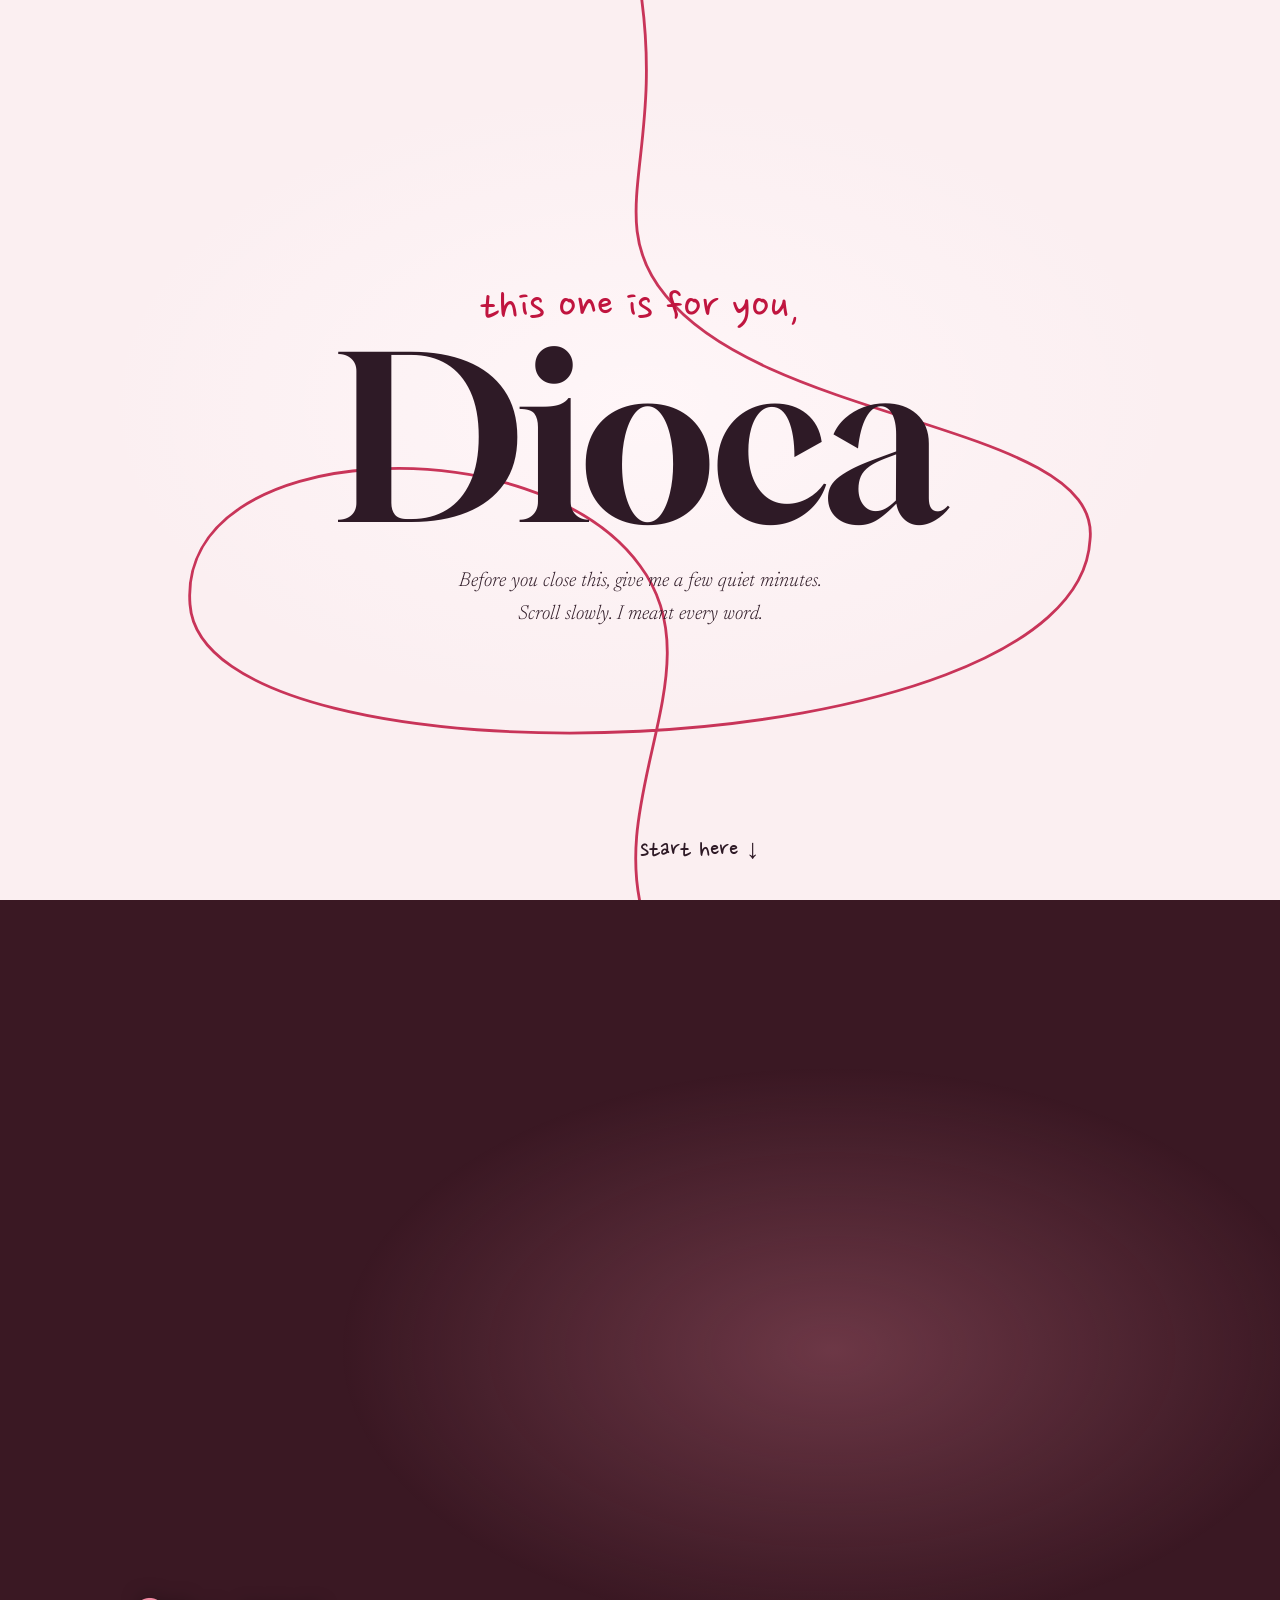
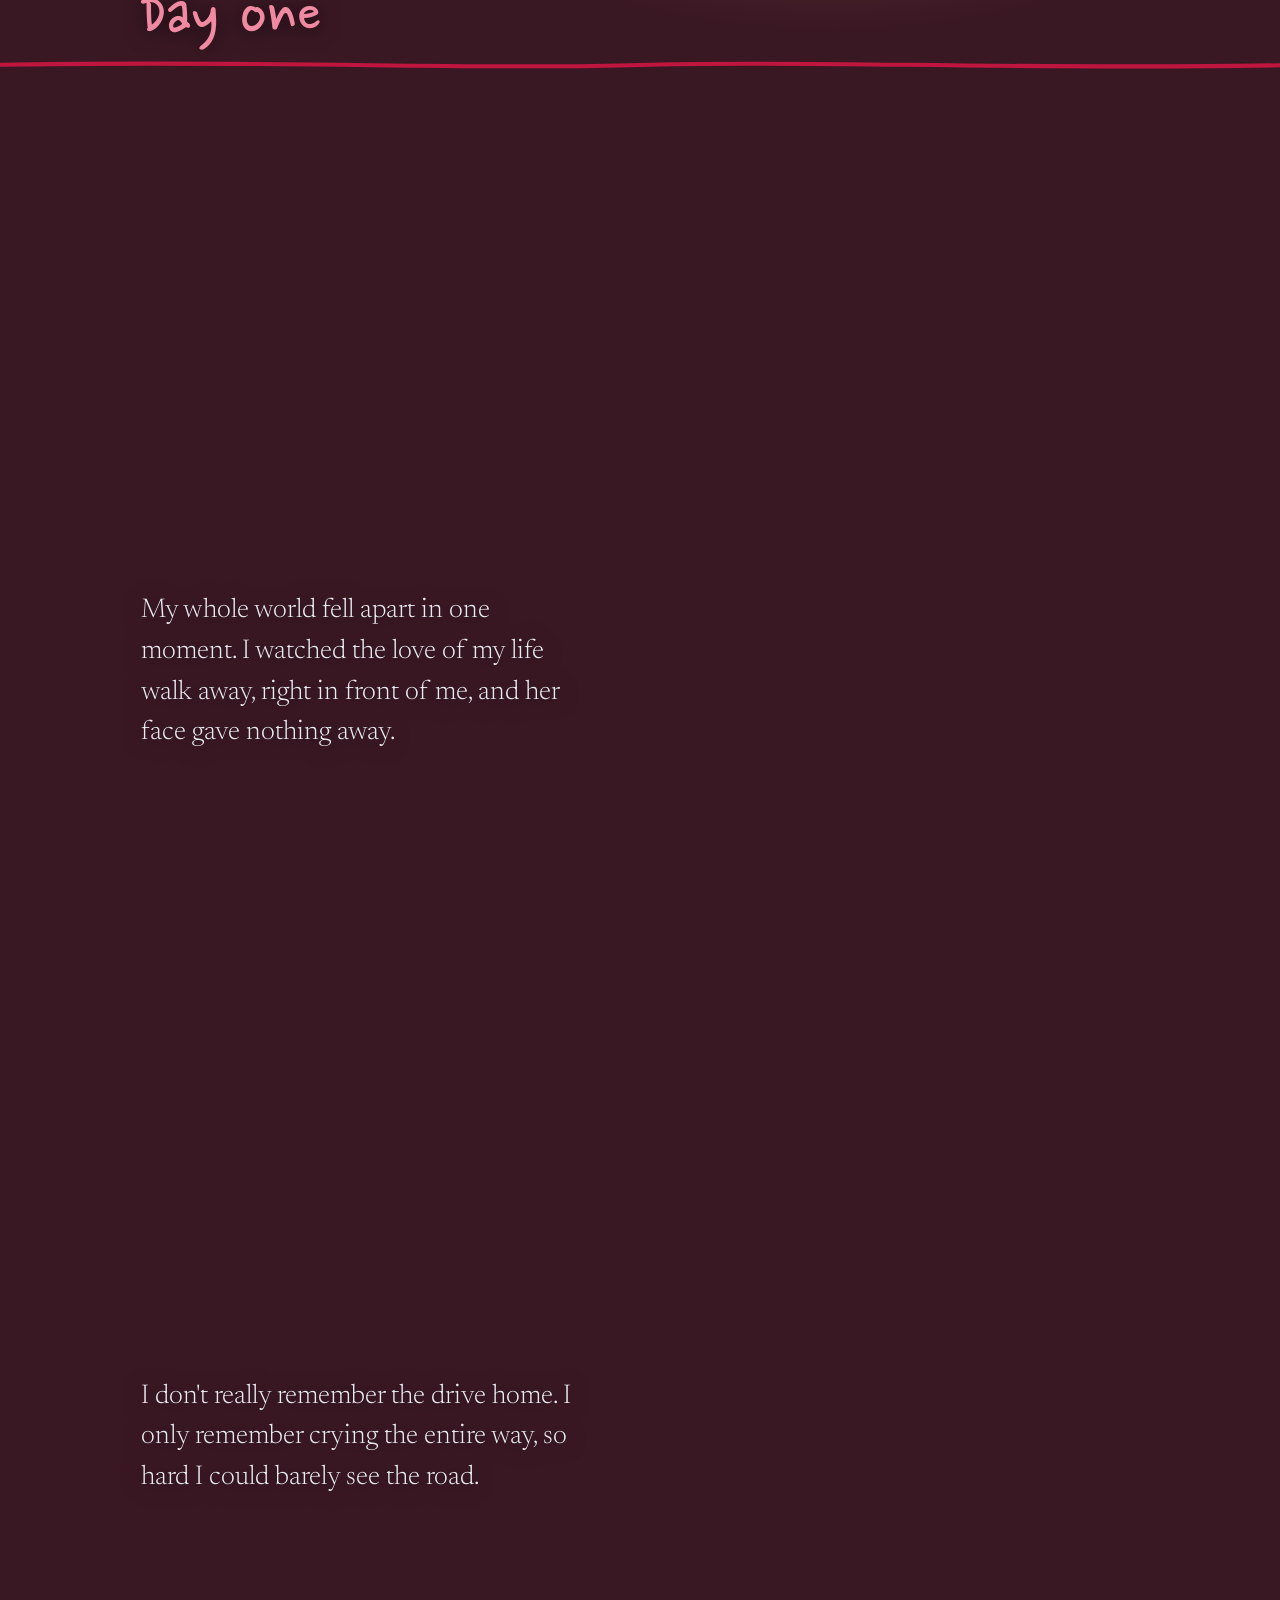
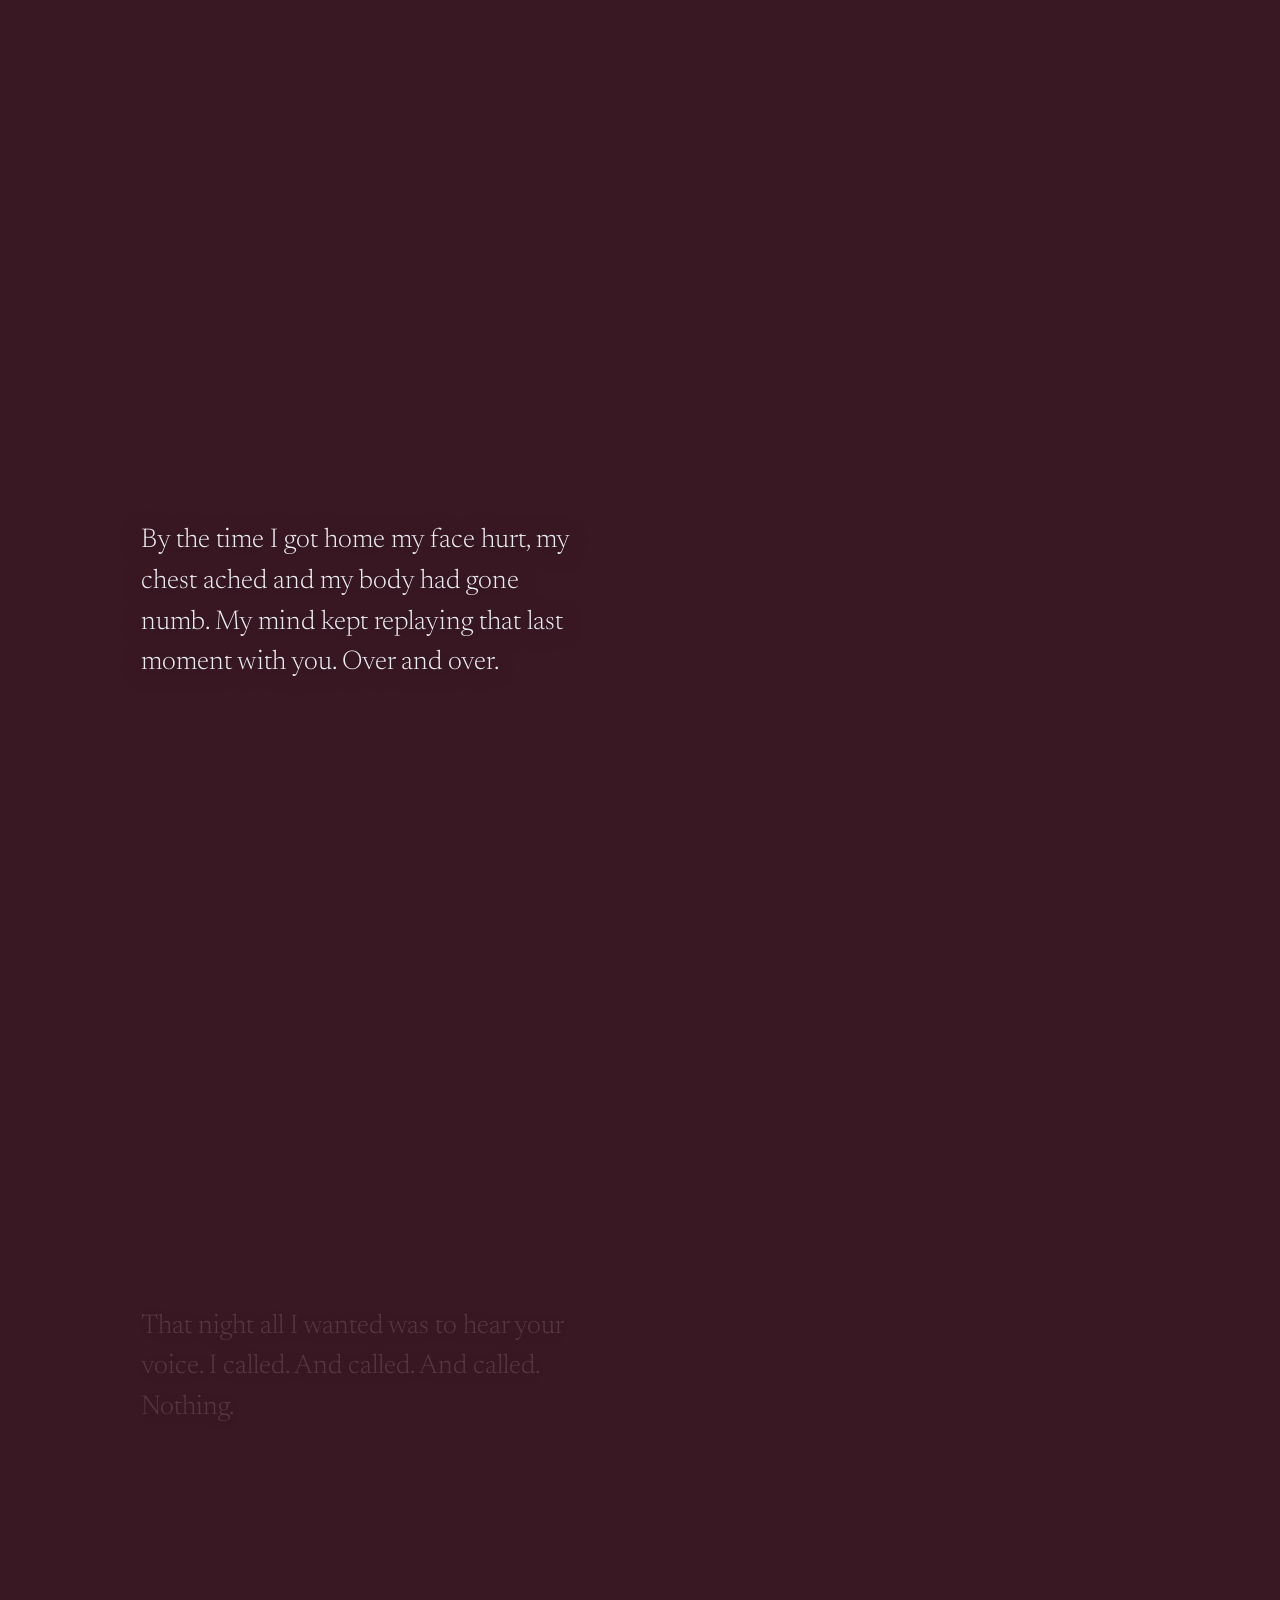
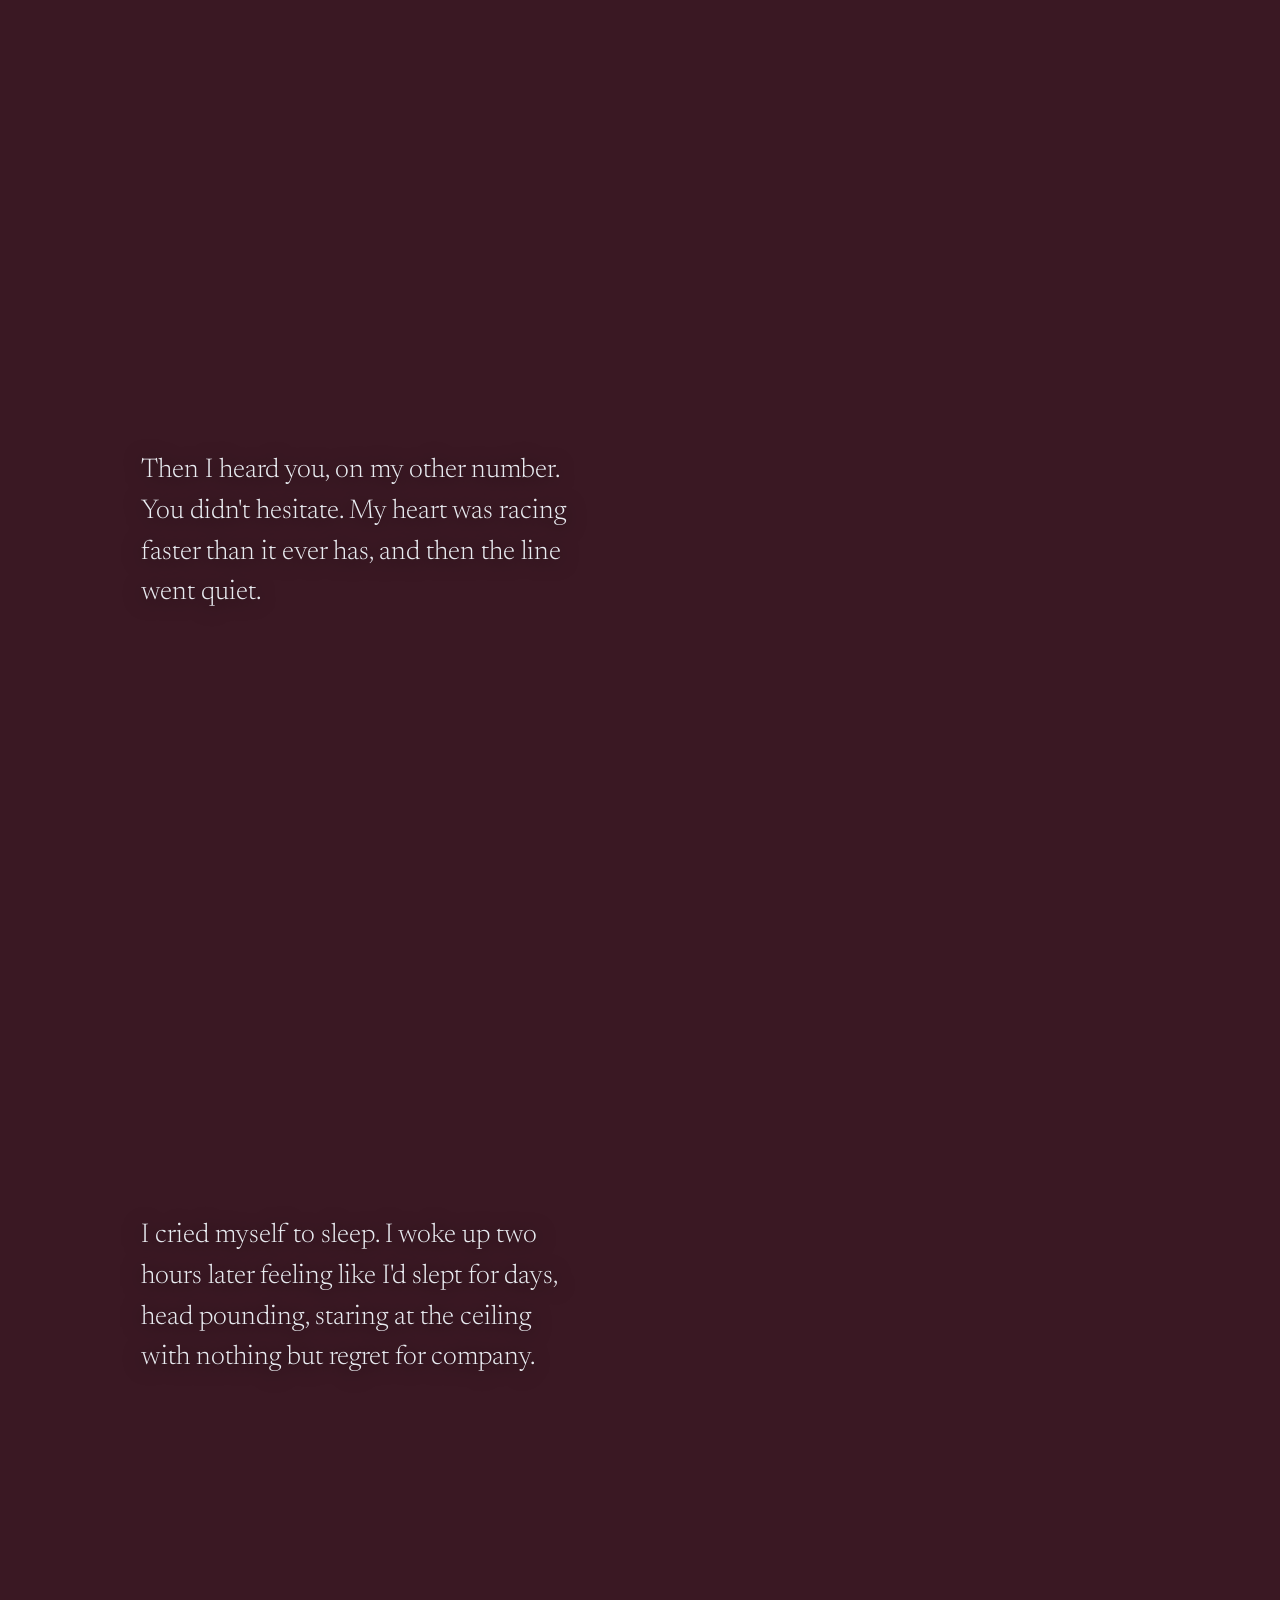
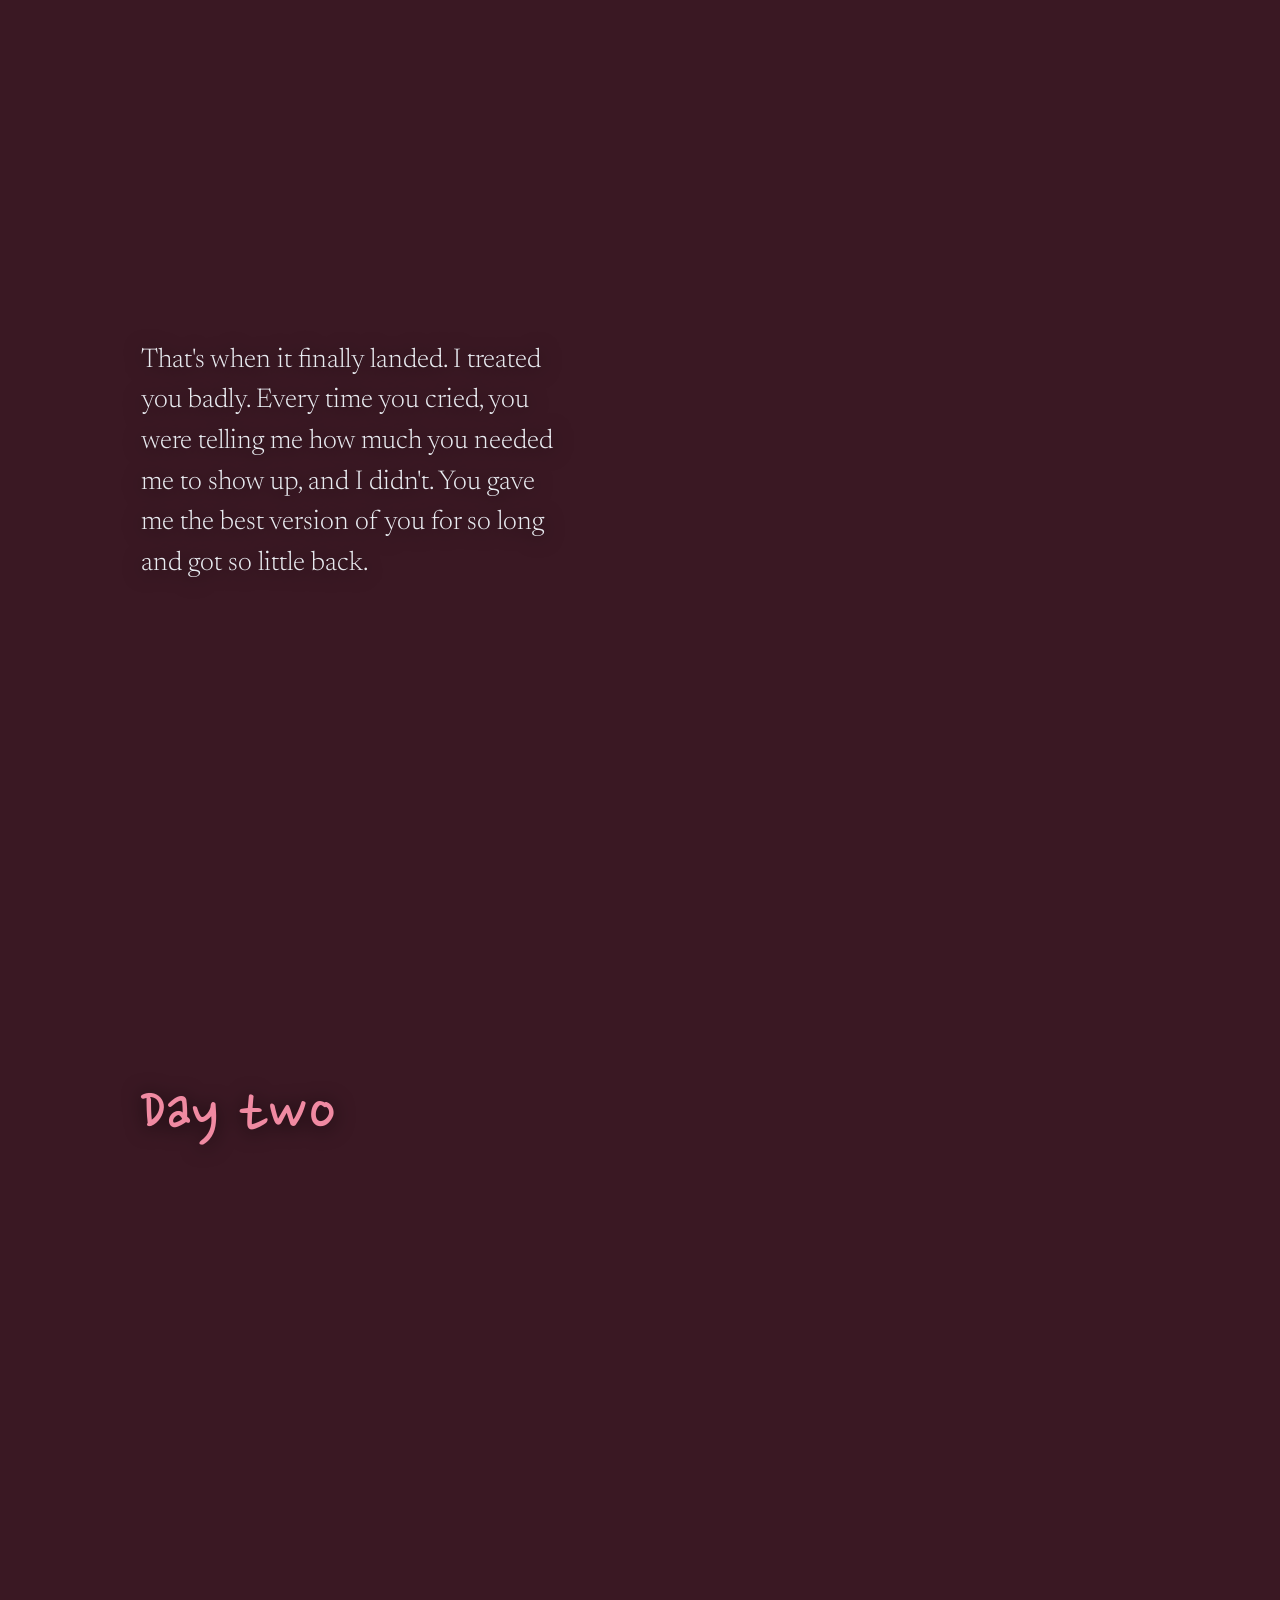
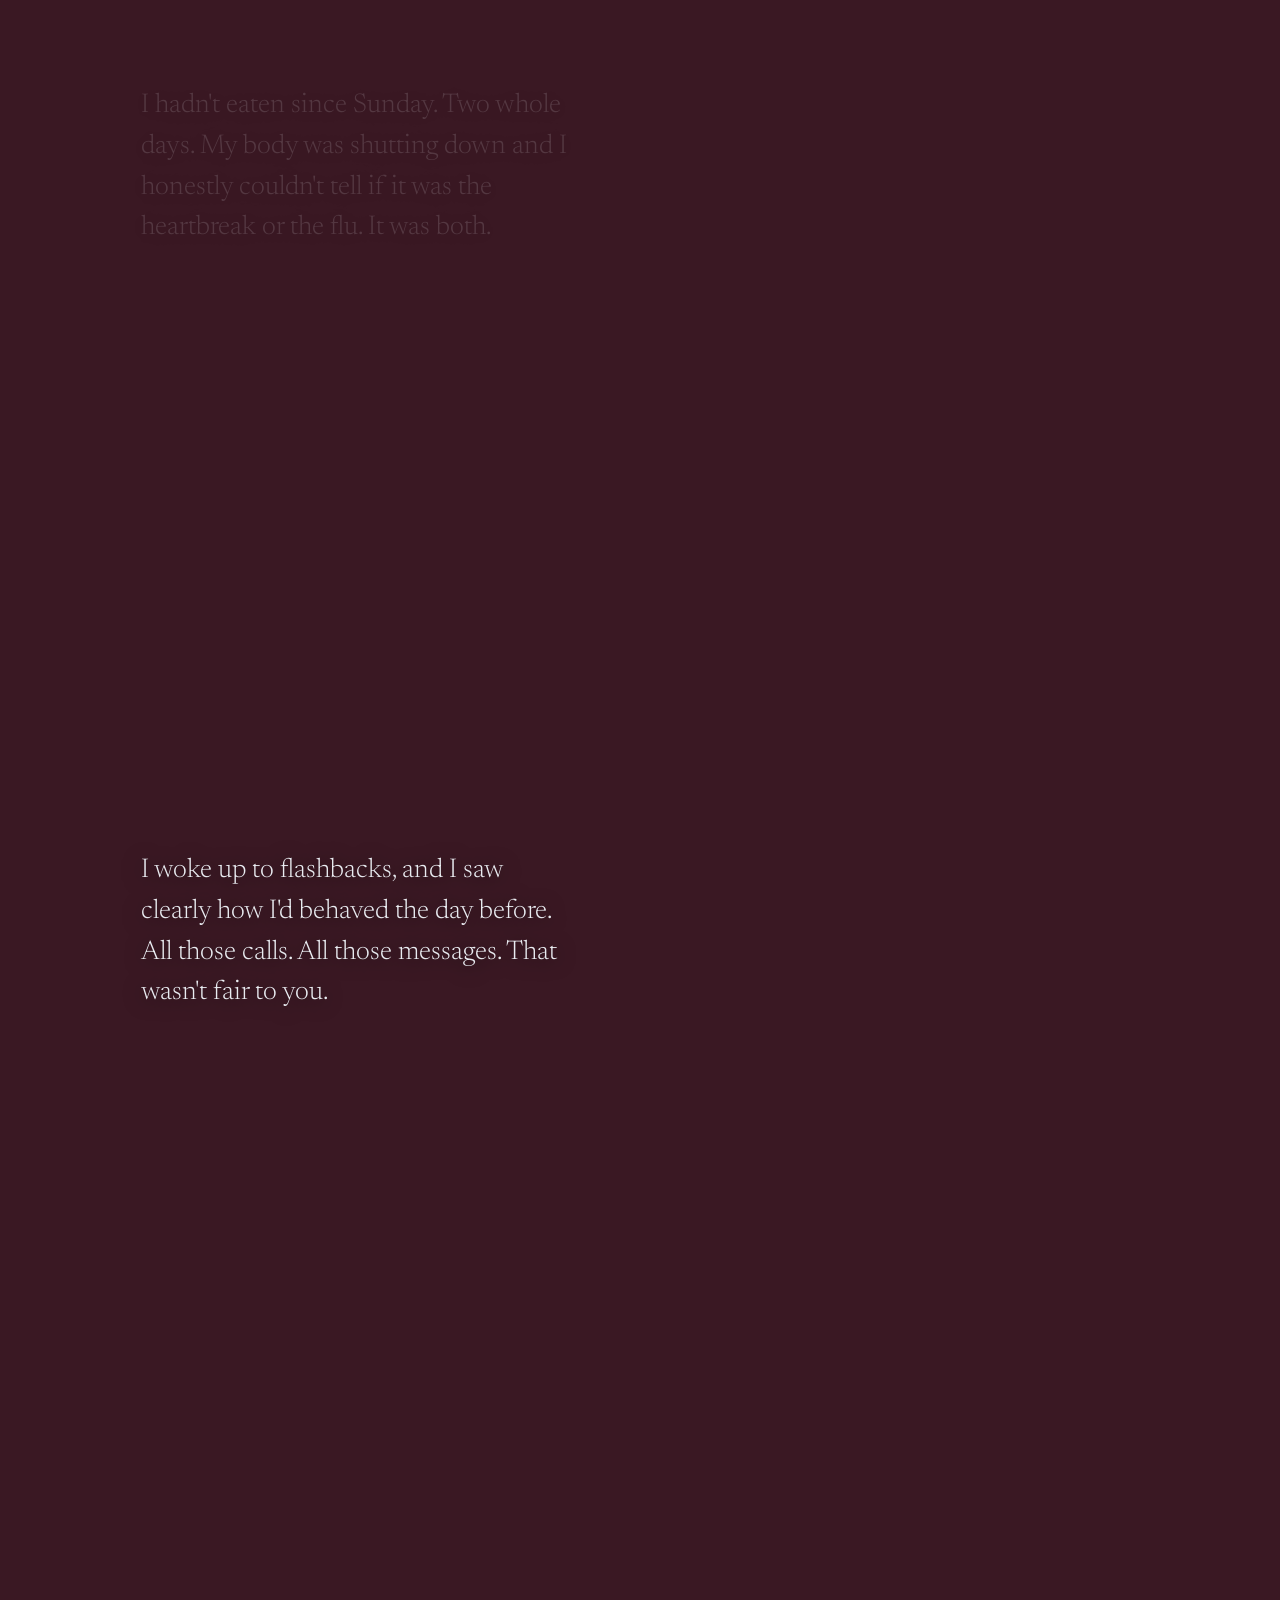
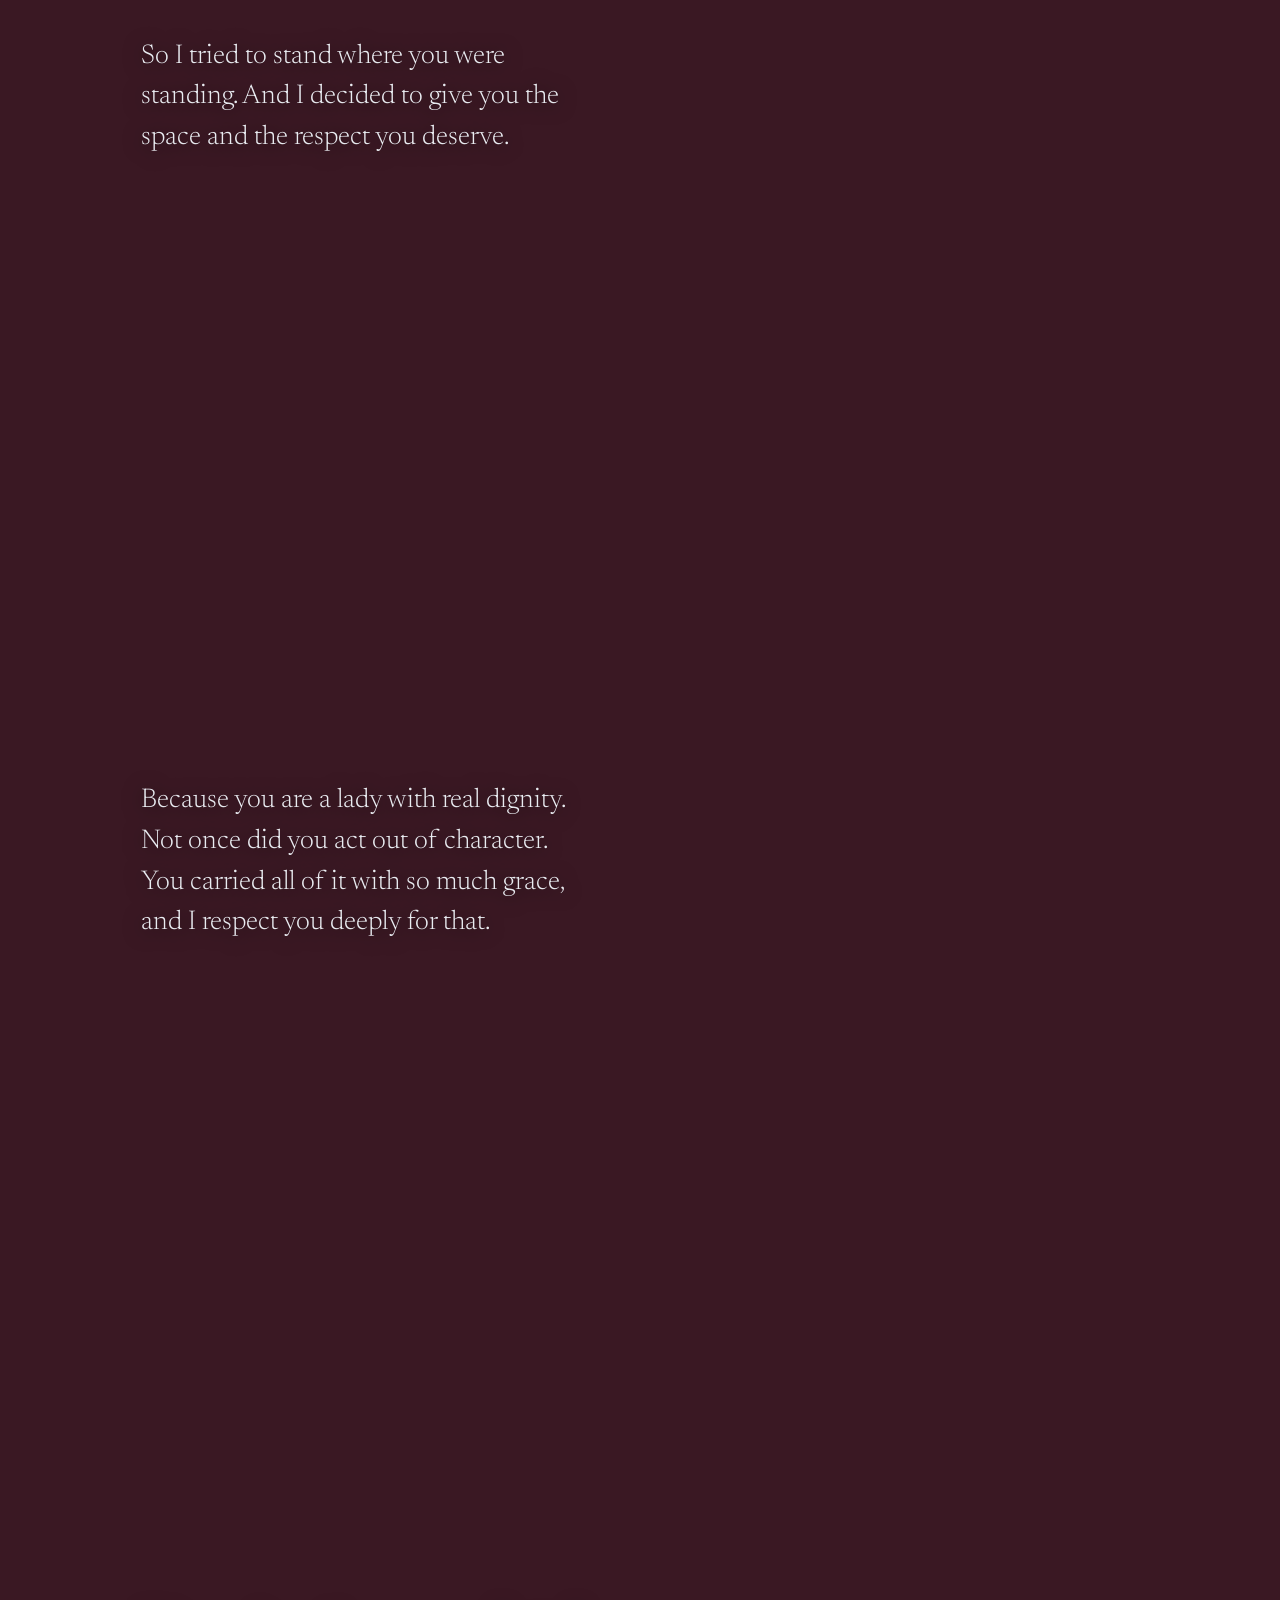
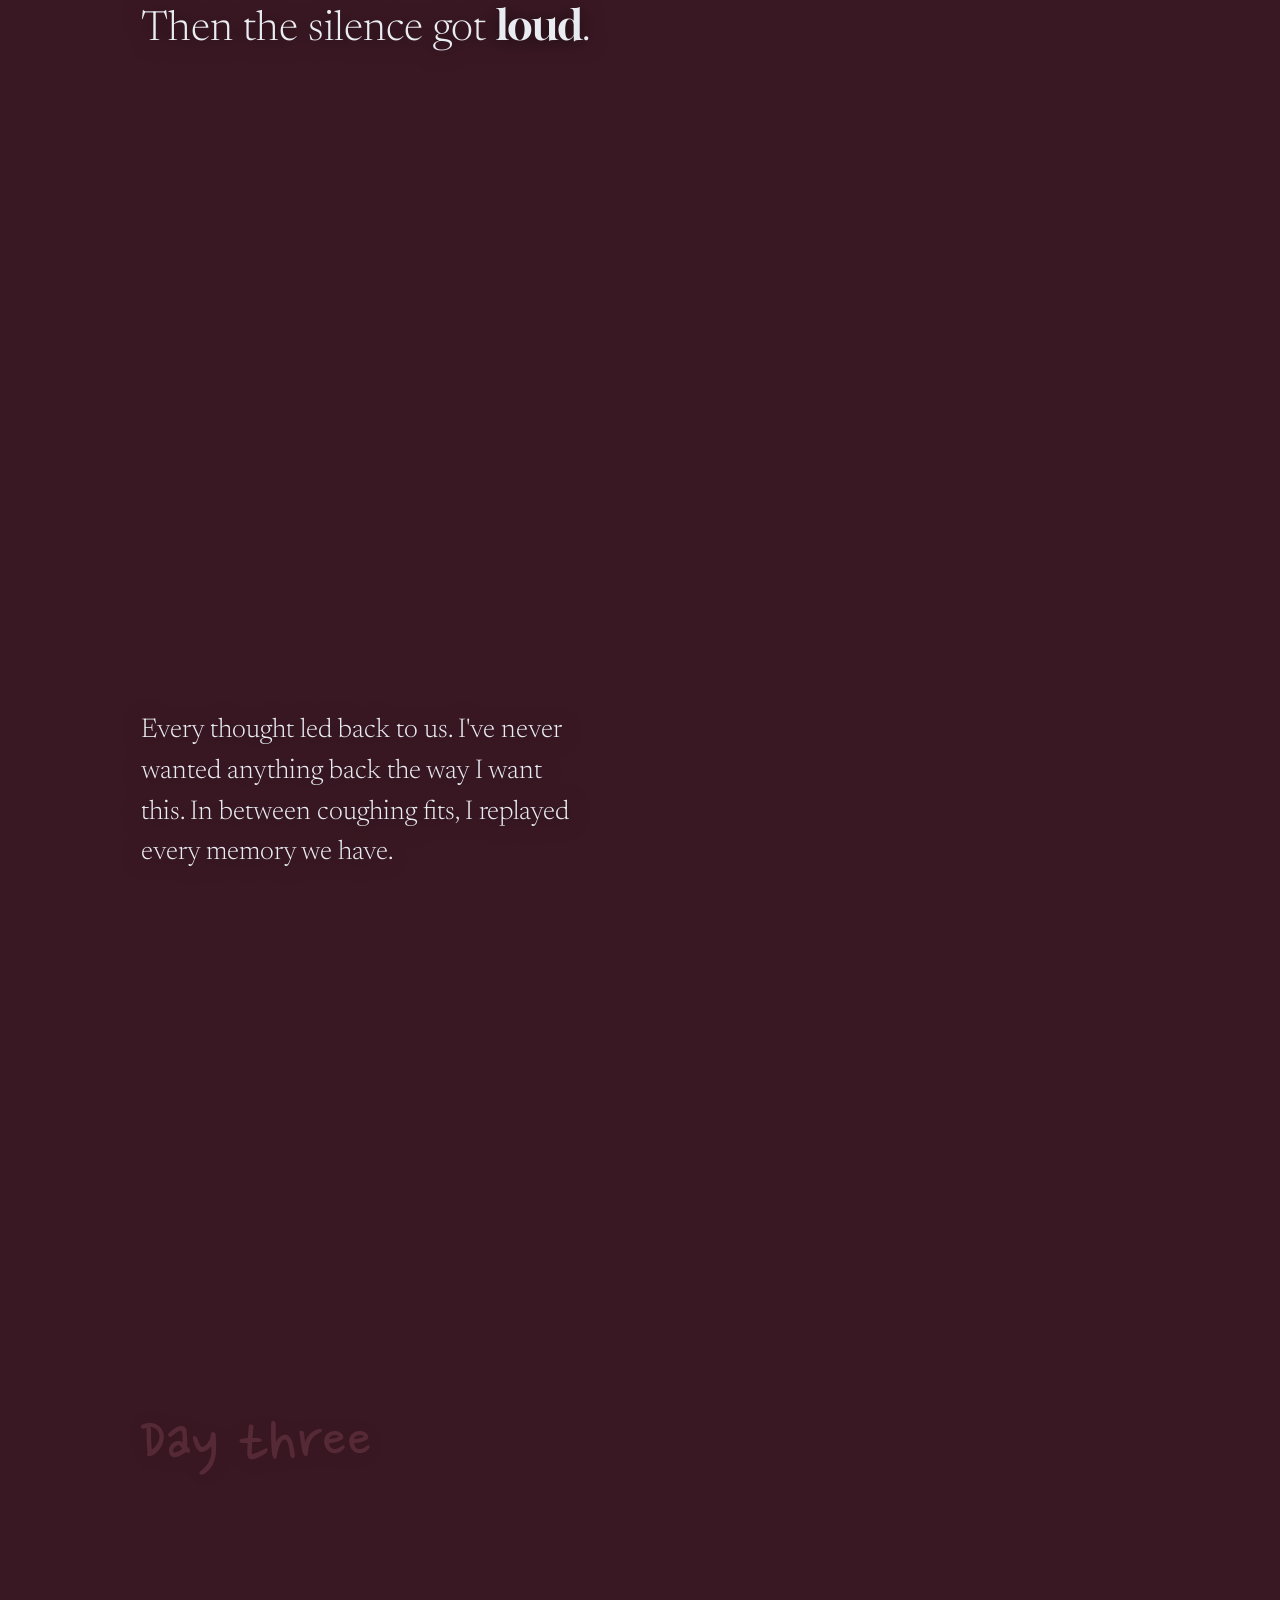
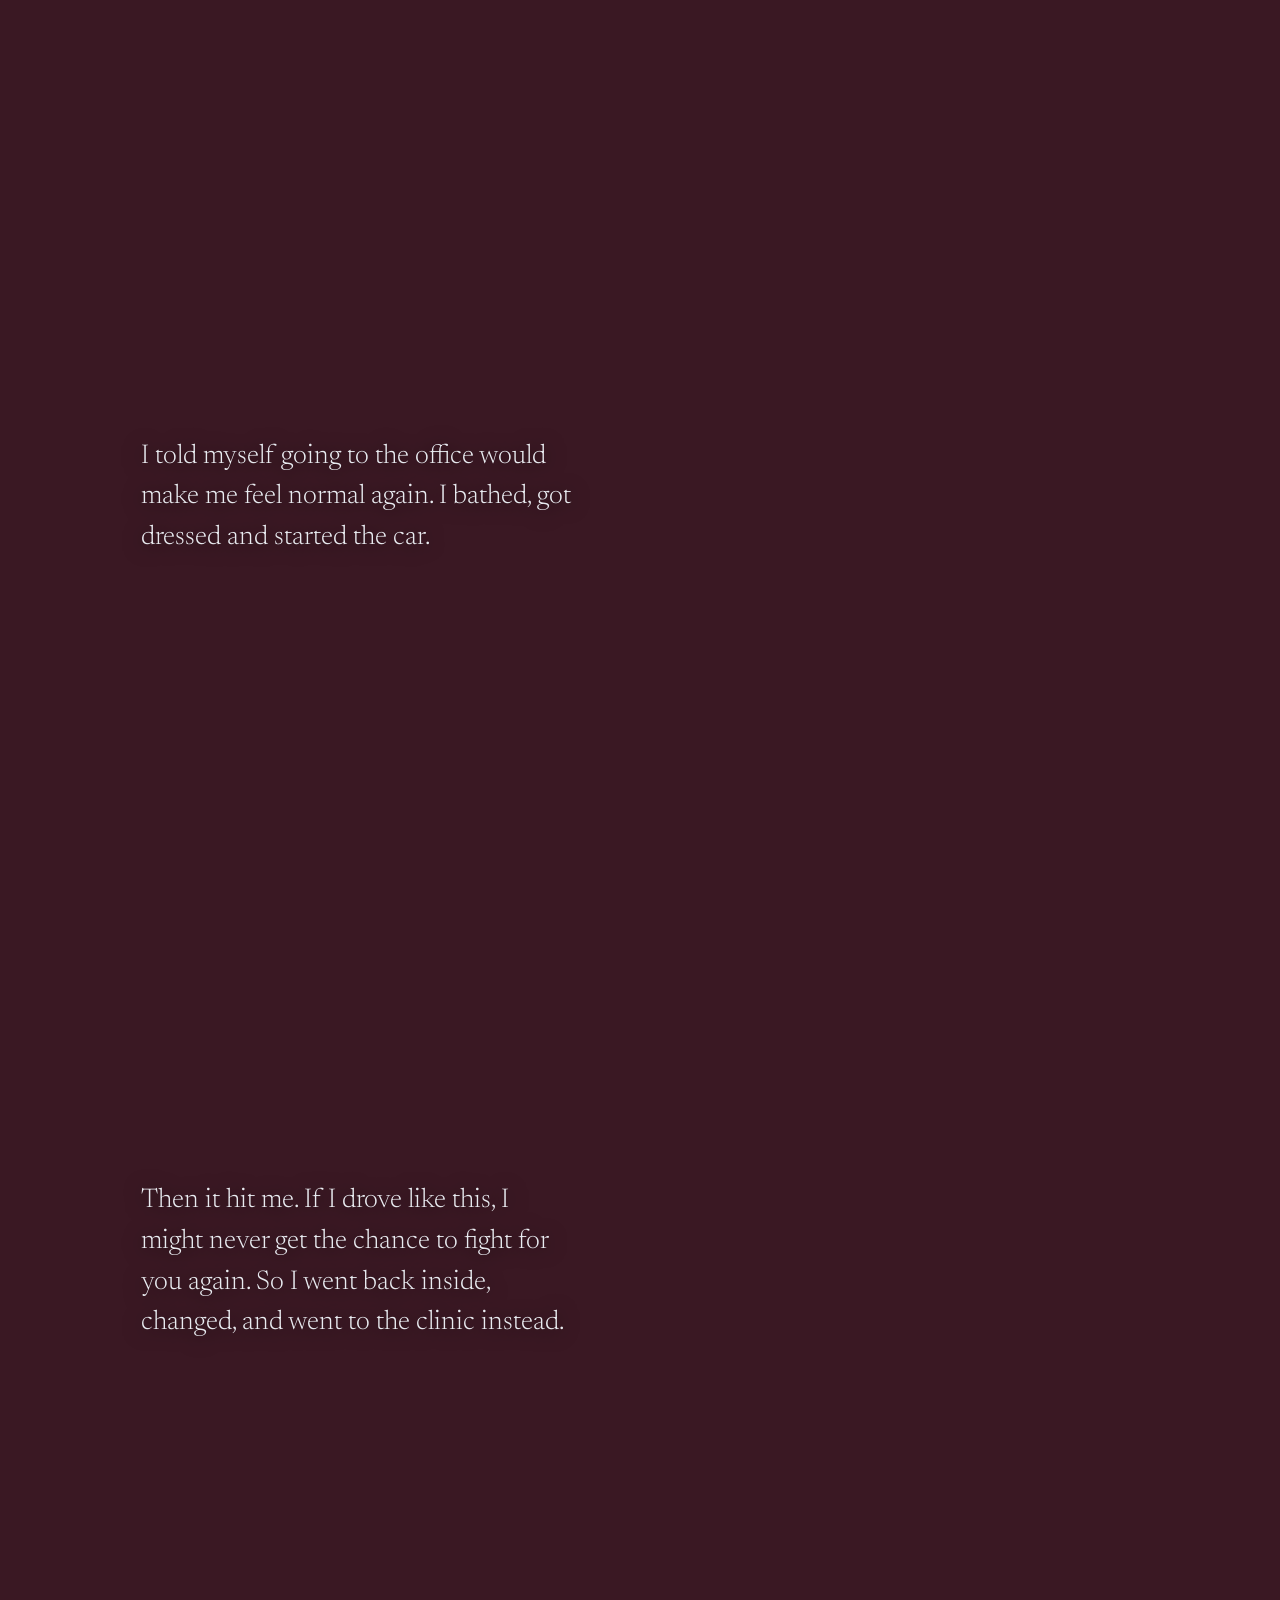
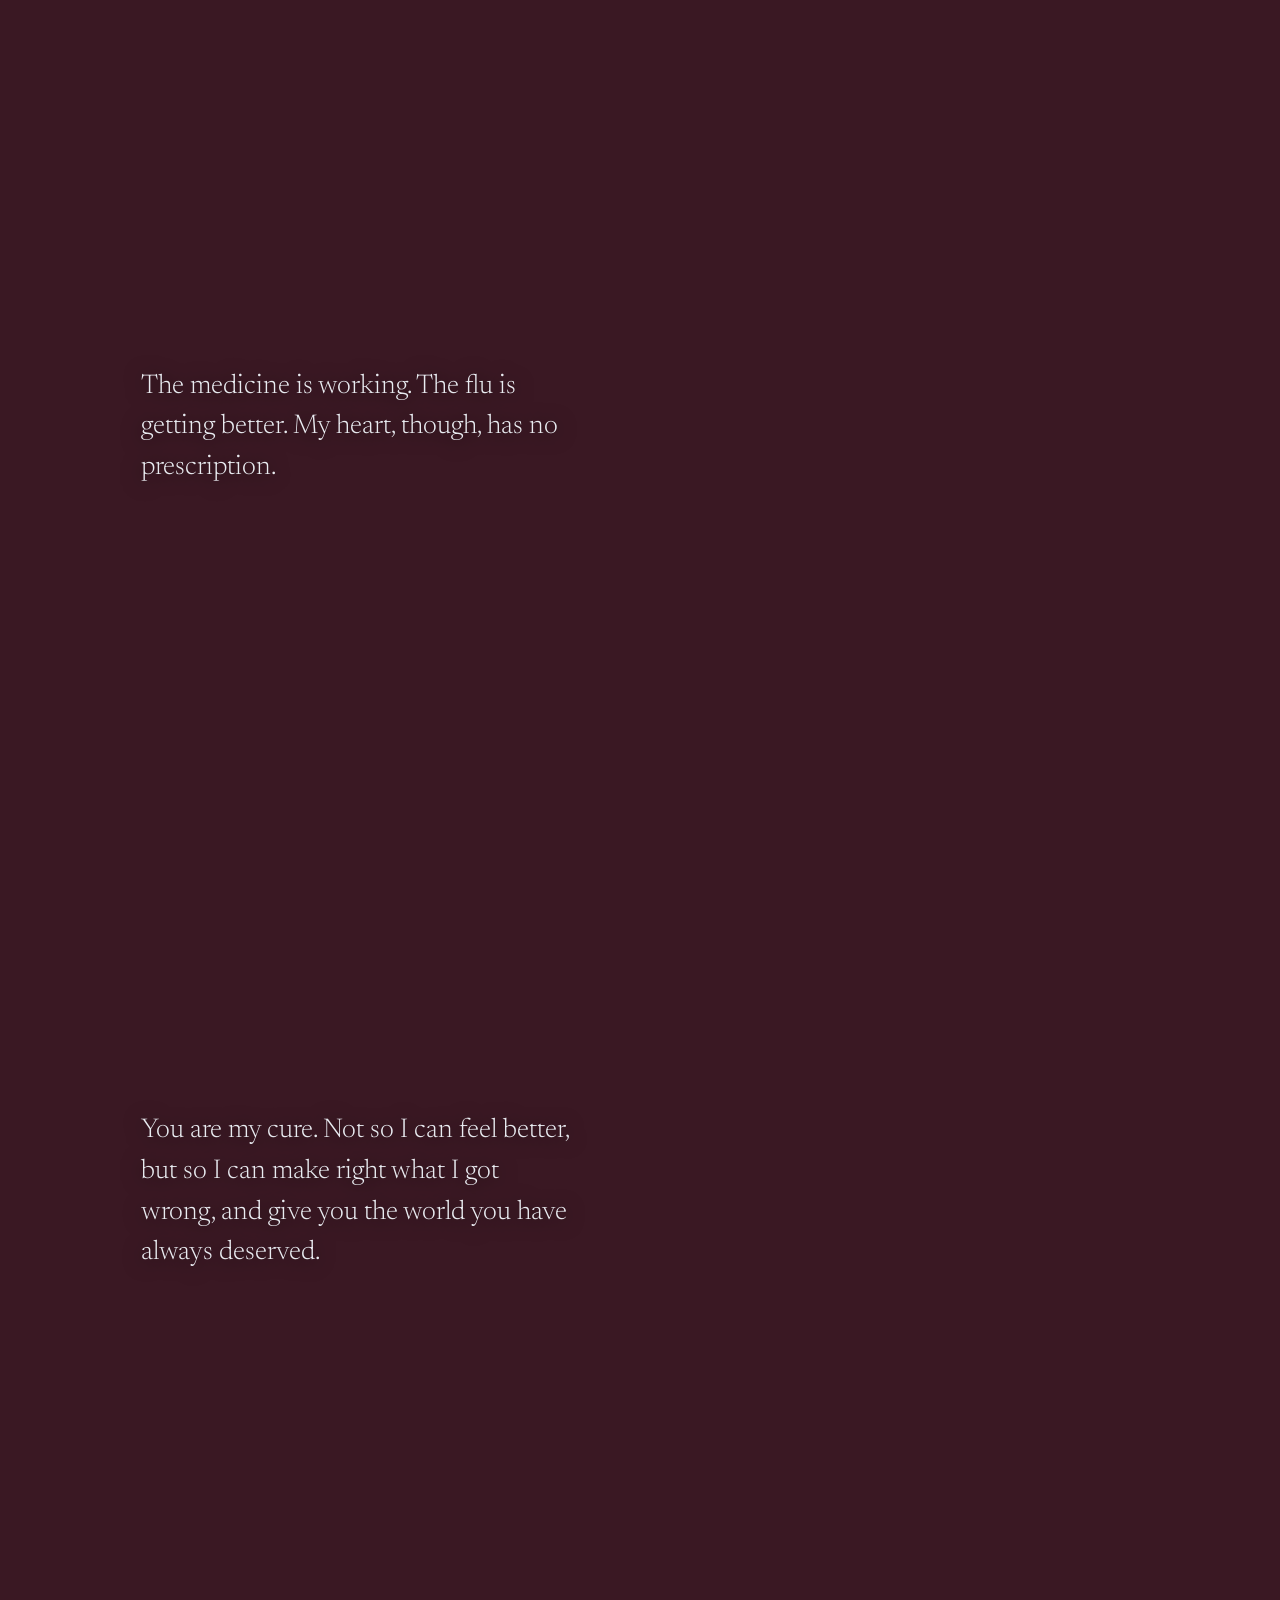
==== commit a464c77f: "Add BAH reservation PDF and the 200 red roses bouquet video Co-Authored-By: Claude Opus 5.5 <noreply" ====
--- a/index.html
+++ b/index.html
@@ -410,7 +410,7 @@
     <p class="invite-time">13:30</p>
 
     <div class="invite-words">
-      <p>Please accept my apology. I'd love to see you on Saturday. I've booked a table for us at half past one.</p>
+      <p>Please accept my apology. I'd love to see you on Saturday. I've booked a table for us at BAH.</p>
       <p>Let me take that time to show you, face to face, how deeply sorry I am. I want to make this right between us.</p>
       <p>And if you'd wear a beautiful dress for me, I'd love that. That day, you're my princess.</p>
     </div>
@@ -423,11 +423,23 @@
     <div class="res-pdf" id="res-pdf"></div>
     <div class="res-card" id="res-card">
       <div class="res-row"><span>Guest of honour</span><span>Dioca</span></div>
+      <div class="res-row"><span>Where</span><span>BAH</span></div>
       <div class="res-row"><span>Date</span><span>Saturday, 10 October 2026</span></div>
       <div class="res-row"><span>Time</span><span>13:30</span></div>
       <div class="res-row"><span>Table for</span><span>two</span></div>
       <div class="res-row"><span>Dress code</span><span>beautiful dress, princess</span></div>
     </div>
+
+    <figure class="bouquet">
+      <video muted loop playsinline preload="metadata" aria-label="A bouquet of red roses tied with a ribbon that says Dioca">
+        <source src="assets/media/bouquet.mp4" type="video/mp4">
+        <source src="https://d8j0ntlcm91z4.cloudfront.net/user_3Hv8gVfGTFDPOlsN4pG8jbf25aT/hf_20261007_185313_ab496b88-78fc-420f-b410-be6091b36ff6.mp4" type="video/mp4">
+      </video>
+      <figcaption>
+        <span class="hand bq-small">200 red roses, tied with your name</span>
+        <span class="bq-big">Your flowers are waiting for you.</span>
+      </figcaption>
+    </figure>
   </div>
   <div class="petals" id="petals" aria-hidden="true"></div>
 </section>
--- a/styles.css
+++ b/styles.css
@@ -772,3 +772,13 @@
   opacity: 0; transition: opacity 2s ease;
 }
 .story.is-warm .stage::after { opacity: 1; }
+
+/* bouquet */
+.bouquet { position: relative; margin: 8vh auto 0; max-width: 420px; border-radius: 16px; overflow: hidden; box-shadow: 0 30px 70px rgba(46,26,38,.25); background: #2E1A26; }
+.bouquet video { width: 100%; aspect-ratio: 9/16; object-fit: cover; }
+.bouquet figcaption {
+  position: absolute; left: 0; right: 0; bottom: 0; padding: 70px 24px 28px; text-align: center; color: #FFF4F6;
+  background: linear-gradient(180deg, transparent, rgba(30,10,18,.78));
+}
+.bq-small { display: block; font-size: 1.6rem; opacity: .9; }
+.bq-big { display: block; font-family: var(--display); font-size: clamp(1.8rem, 1.4rem + 1.6vw, 2.4rem); line-height: 1.1; margin-top: 4px; }
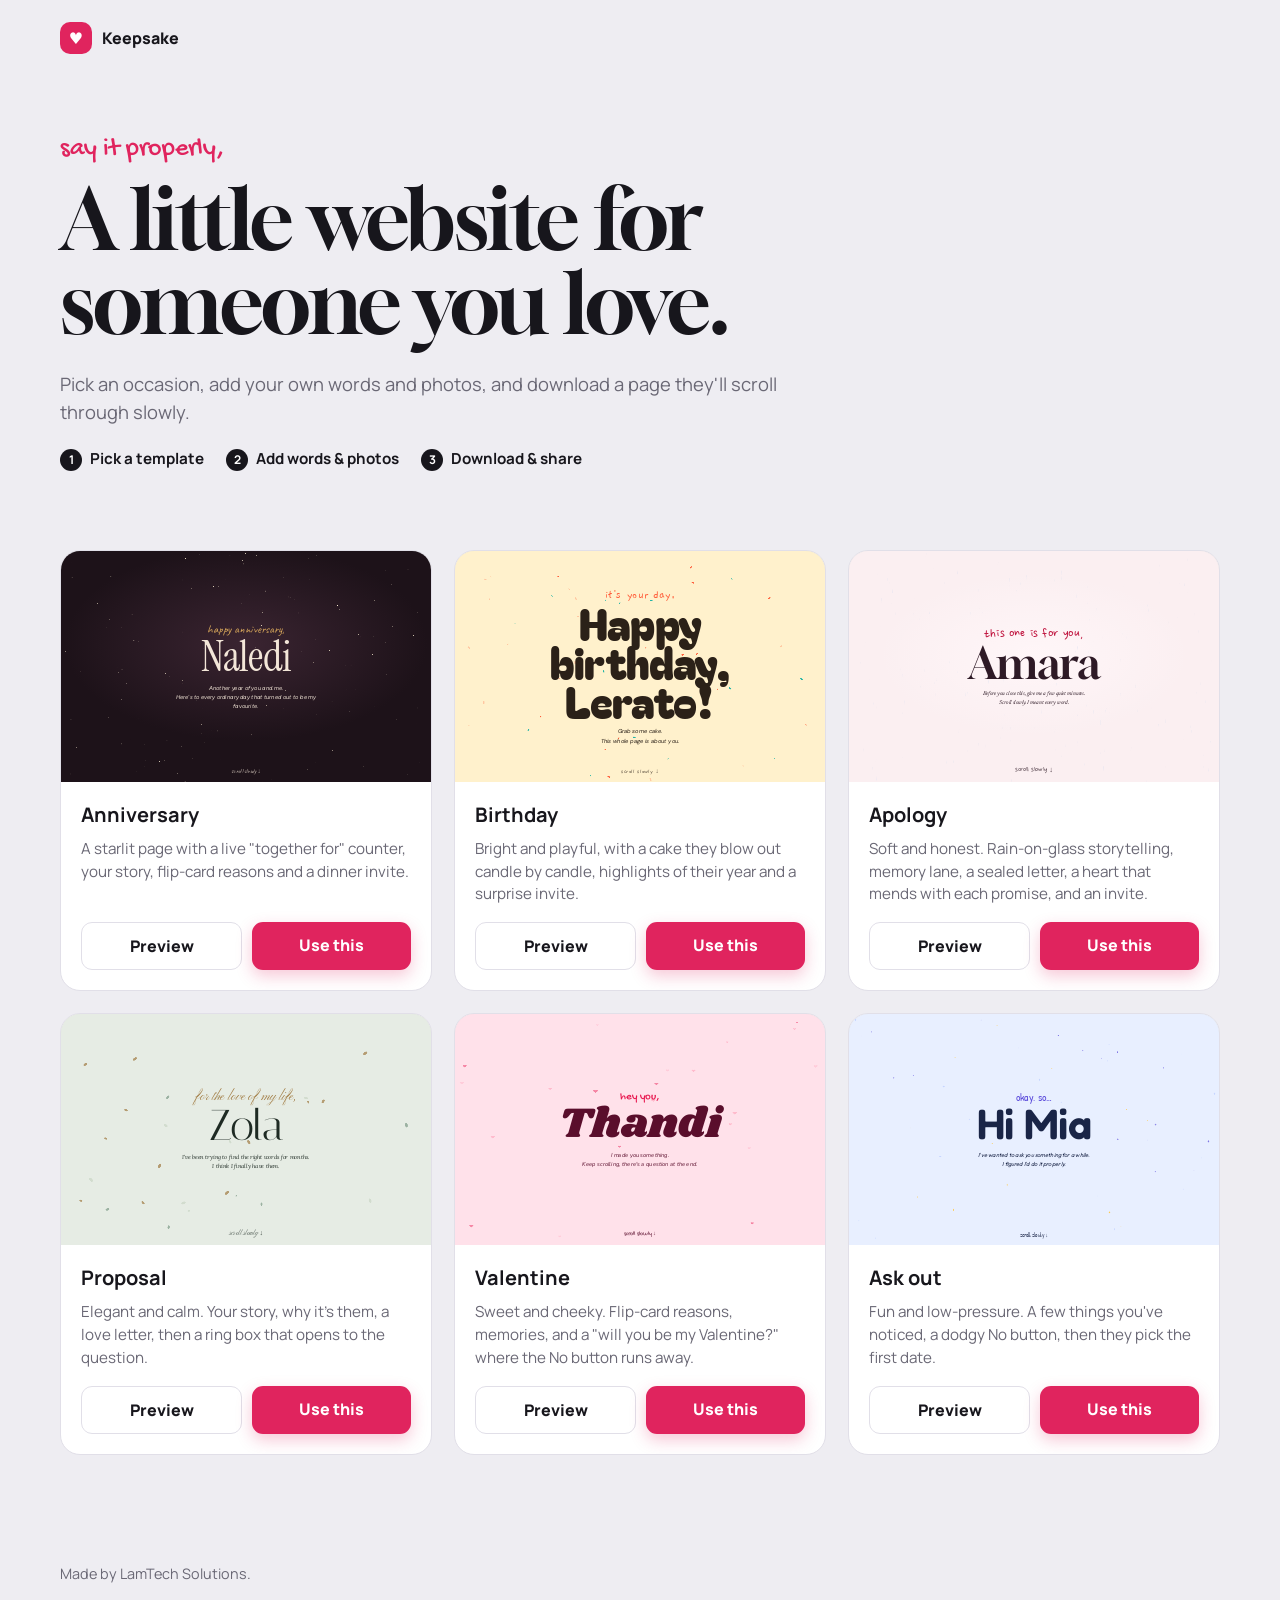
==== commit 091b1d38: "Keepsake: six love-page templates, live builder and one-file download Co-Authored-By: Claude Opus 5." ====
--- a/index.html
+++ b/index.html
@@ -3,458 +3,70 @@
 <head>
   <meta charset="utf-8">
   <meta name="viewport" content="width=device-width, initial-scale=1">
-  <title>For Dioca</title>
-  <meta name="robots" content="noindex, nofollow">
+  <title>Keepsake</title>
+  <meta name="description" content="Pick a template, add your words and photos, and download a one-of-a-kind website for someone you love.">
   <link rel="preconnect" href="https://fonts.googleapis.com">
   <link rel="preconnect" href="https://fonts.gstatic.com" crossorigin>
-  <link href="https://fonts.googleapis.com/css2?family=Gloock&family=Nanum+Pen+Script&family=Newsreader:ital,opsz,wght@0,6..72,300..600;1,6..72,300..500&display=swap" rel="stylesheet">
-  <link rel="stylesheet" href="styles.css">
+  <link href="https://fonts.googleapis.com/css2?family=Manrope:wght@400..800&family=Gochi+Hand&family=Gloock&display=swap" rel="stylesheet">
+  <style>
+    :root { --bg: #EEEDF2; --ink: #17161C; --muted: #6A6875; --line: #E1DFE8; --brand: #E0245E; --card: #fff; }
+    *, *::before, *::after { box-sizing: border-box; }
+    body { margin: 0; background: var(--bg); color: var(--ink); font-family: "Manrope", system-ui, sans-serif; line-height: 1.5; }
+    :focus-visible { outline: 2px solid var(--brand); outline-offset: 3px; border-radius: 6px; }
+    .wrap { max-width: 1240px; margin: 0 auto; padding: 0 clamp(16px, 4vw, 40px); }
+    header { padding: 22px 0; display: flex; align-items: center; gap: 10px; font-weight: 800; }
+    .mark { width: 32px; height: 32px; display: grid; place-items: center; border-radius: 10px; background: var(--brand); color: #fff; }
+    .intro { padding: 6vh 0 7vh; max-width: 46rem; }
+    .intro .hand { font-family: "Gochi Hand", cursive; font-size: 1.6rem; color: var(--brand); margin: 0; }
+    h1 { font-family: "Gloock", Georgia, serif; font-weight: 400; font-size: clamp(2.6rem, 1.6rem + 4.6vw, 5.4rem); line-height: 1; letter-spacing: -.02em; margin: .1em 0 .3em; }
+    .intro p.lead { font-size: 1.15rem; color: var(--muted); margin: 0; }
+    .steps { display: flex; flex-wrap: wrap; gap: 8px 22px; margin-top: 22px; padding: 0; list-style: none; font-weight: 700; font-size: .95rem; }
+    .steps li::before { content: attr(data-n); display: inline-grid; place-items: center; width: 22px; height: 22px; border-radius: 50%; background: var(--ink); color: #fff; font-size: .75rem; margin-right: 8px; }
+    .grid { display: grid; grid-template-columns: repeat(auto-fill, minmax(min(100%, 340px), 1fr)); gap: 22px; padding-bottom: 12vh; }
+    .tpl { background: var(--card); border-radius: 20px; overflow: hidden; border: 1px solid var(--line); display: flex; flex-direction: column; transition: transform .3s ease, box-shadow .3s ease; }
+    .tpl:hover { transform: translateY(-3px); box-shadow: 0 24px 50px rgba(0,0,0,.1); }
+    .shot { position: relative; aspect-ratio: 16 / 10; overflow: hidden; background: #ddd; }
+    .shot iframe { position: absolute; top: 0; left: 0; width: 1280px; height: 800px; border: 0; transform-origin: 0 0; pointer-events: none; }
+    .info { padding: 18px 20px 20px; display: flex; flex-direction: column; gap: 8px; flex: 1; }
+    .info h2 { margin: 0; font-size: 1.25rem; }
+    .info p { margin: 0; color: var(--muted); font-size: .95rem; flex: 1; }
+    .acts { display: flex; gap: 10px; margin-top: 8px; }
+    .acts a { flex: 1; text-align: center; text-decoration: none; padding: 11px 12px; border-radius: 11px; font-weight: 800; }
+    .use { background: var(--brand); color: #fff; box-shadow: 0 6px 16px rgba(224,36,94,.25); }
+    .peek { border: 1px solid var(--line); color: var(--ink); }
+    footer { color: var(--muted); font-size: .9rem; padding: 0 0 6vh; }
+  </style>
 </head>
 <body>
-
-<!-- ============ HERO ============ -->
-<header class="hero" id="top">
-  <svg class="hero-thread" viewBox="0 0 1000 700" preserveAspectRatio="xMidYMid slice" aria-hidden="true">
-    <path class="thread-path" d="M500 -10 C 520 120, 470 170, 520 230 C 600 330, 860 330, 850 420 C 840 600, 160 620, 150 470 C 140 340, 420 330, 500 440 C 560 520, 470 620, 505 720" />
-  </svg>
-  <div class="hero-inner">
-    <p class="hand hero-pre">this one is for you,</p>
-    <h1 class="hero-name">Dioca</h1>
-    <p class="hero-sub">Before you close this, give me a few quiet minutes.<br>Scroll slowly. I meant every word.</p>
+  <div class="wrap">
+    <header><span class="mark" aria-hidden="true">♥</span> Keepsake</header>
+    <section class="intro">
+      <p class="hand">say it properly,</p>
+      <h1>A little website for someone you love.</h1>
+      <p class="lead">Pick an occasion, add your own words and photos, and download a page they'll scroll through slowly.</p>
+      <ol class="steps"><li data-n="1">Pick a template</li><li data-n="2">Add words & photos</li><li data-n="3">Download & share</li></ol>
+    </section>
+    <main class="grid" id="grid"></main>
+    <footer>Made by LamTech Solutions.</footer>
   </div>
-  <a class="scroll-cue hand" href="#story">start here ↓</a>
-</header>
-
-<!-- ============ THE THREE DAYS ============ -->
-<section class="story" id="story" aria-label="The three days after you left">
-  <div class="stage" data-scene="snap" aria-hidden="true">
-    <img class="layer backdrop" src="assets/media/rain-window.jpg" alt="">
-    <canvas class="layer rain" id="rain"></canvas>
-
-    <!-- the thread that snaps, then ties again -->
-    <svg class="layer snap" viewBox="0 0 1000 200" preserveAspectRatio="none">
-      <path class="half left" d="M-10 100 C 200 96, 380 104, 500 100" />
-      <path class="half right" d="M500 100 C 620 96, 800 104, 1010 100" />
-    </svg>
-
-    <!-- the replay -->
-    <div class="layer replay">
-      <img src="assets/media/photo-07.jpg" alt="">
-      <span class="replay-tag">↺ again</span>
-    </div>
-
-    <!-- the phone -->
-    <div class="layer phone">
-      <div class="phone-body">
-        <div class="phone-avatar">D</div>
-        <div class="phone-name">Dioca</div>
-        <div class="phone-status">
-          <span class="s s-calling">calling…</span>
-          <span class="s s-noanswer">no answer</span>
-          <span class="s s-connected">00:02</span>
-          <span class="s s-ended">call ended</span>
-        </div>
-        <div class="phone-end" title=""></div>
-      </div>
-    </div>
-
-    <!-- heartbeat -->
-    <svg class="layer heartbeat" viewBox="0 0 600 120" preserveAspectRatio="none">
-      <path d="M0 60 H120 L140 60 L155 20 L170 100 L185 45 L195 60 H300 L320 60 L335 20 L350 100 L365 45 L375 60 H480 L500 60 L515 20 L530 100 L545 45 L555 60 H600" />
-    </svg>
-
-    <!-- 2am ceiling -->
-    <div class="layer ceiling"><span class="sweep"></span><span class="hand clock">two hours later</span></div>
-
-    <!-- regret: a warm memory showing through the dark -->
-    <div class="layer regret"><img src="assets/media/photo-05.jpg" alt=""></div>
-
-    <!-- messages, then space -->
-    <div class="layer messages">
-      <span class="bubble">Dioca?</span>
-      <span class="bubble">please pick up</span>
-      <span class="bubble">can we talk</span>
-      <span class="bubble">I'm sorry</span>
-      <span class="bubble">please</span>
-      <span class="bubble">please</span>
-    </div>
-
-    <!-- the silence got loud -->
-    <div class="layer loud"><i></i><i></i><i></i><i></i></div>
-
-    <!-- drifting memories -->
-    <div class="layer drift">
-      <img src="assets/media/photo-04.jpg" alt="">
-      <img src="assets/media/photo-08.jpg" alt="">
-      <img src="assets/media/photo-09.jpg" alt="">
-      <img src="assets/media/photo-10.jpg" alt="">
-    </div>
-
-    <!-- the engine / dashboard -->
-    <div class="layer engine"><span class="dial"><span class="needle"></span></span></div>
-
-    <!-- clinic -->
-    <div class="layer clinic"><span class="cross"></span></div>
-
-    <!-- prescription -->
-    <div class="layer rx">
-      <div class="rx-label">
-        <div class="rx-top"><span>Rx</span><span>Day three</span></div>
-        <div class="rx-row"><span>Patient</span><span>me</span></div>
-        <div class="rx-row"><span>For the flu</span><span>twice a day ✓</span></div>
-        <div class="rx-row rx-heart"><span>For the heart</span><span>not found</span></div>
-      </div>
-    </div>
-
-    <!-- day four -->
-    <div class="layer day4">
-      <div class="page">
-        <span class="page-top">Day 4</span>
-        <span class="hand page-note">with you?</span>
-      </div>
-    </div>
-  </div>
-
-  <div class="steps">
-    <div class="step day-label" data-scene="snap"><p class="eyebrow">Day one</p></div>
-    <div class="step" data-scene="snap"><p>My whole world fell apart in one moment. I watched the love of my life walk away, right in front of me, and her face gave nothing away.</p></div>
-    <div class="step" data-scene="drive"><p>I don't really remember the drive home. I only remember crying the entire way, so hard I could barely see the road.</p></div>
-    <div class="step" data-scene="replay"><p>By the time I got home my face hurt, my chest ached and my body had gone numb. My mind kept replaying that last moment with you. Over and over.</p></div>
-    <div class="step" data-scene="phone"><p>That night all I wanted was to hear your voice. I called. And called. And called. Nothing.</p></div>
-    <div class="step" data-scene="phone2"><p>Then I heard you, on my other number. You didn't hesitate. My heart was racing faster than it ever has, and then the line went quiet.</p></div>
-    <div class="step" data-scene="ceiling"><p>I cried myself to sleep. I woke up two hours later feeling like I'd slept for days, head pounding, staring at the ceiling with nothing but regret for company.</p></div>
-    <div class="step" data-scene="regret"><p>That's when it finally landed. I treated you badly. Every time you cried, you were telling me how much you needed me to show up, and I didn't. You gave me the best version of you for so long and got so little back.</p></div>
-
-    <div class="step day-label" data-scene="flu"><p class="eyebrow">Day two</p></div>
-    <div class="step" data-scene="flu"><p>I hadn't eaten since Sunday. Two whole days. My body was shutting down and I honestly couldn't tell if it was the heartbreak or the flu. It was both.</p></div>
-    <div class="step" data-scene="messages"><p>I woke up to flashbacks, and I saw clearly how I'd behaved the day before. All those calls. All those messages. That wasn't fair to you.</p></div>
-    <div class="step" data-scene="space"><p>So I tried to stand where you were standing. And I decided to give you the space and the respect you deserve.</p></div>
-    <div class="step" data-scene="space"><p>Because you are a lady with real dignity. Not once did you act out of character. You carried all of it with so much grace, and I respect you deeply for that.</p></div>
-    <div class="step step-loud" data-scene="loud"><p>Then the silence got <em>loud</em>.</p></div>
-    <div class="step" data-scene="drift"><p>Every thought led back to us. I've never wanted anything back the way I want this. In between coughing fits, I replayed every memory we have.</p></div>
-
-    <div class="step day-label" data-scene="engine"><p class="eyebrow">Day three</p></div>
-    <div class="step" data-scene="engine"><p>I told myself going to the office would make me feel normal again. I bathed, got dressed and started the car.</p></div>
-    <div class="step" data-scene="clinic"><p>Then it hit me. If I drove like this, I might never get the chance to fight for you again. So I went back inside, changed, and went to the clinic instead.</p></div>
-    <div class="step" data-scene="rx"><p>The medicine is working. The flu is getting better. My heart, though, has no prescription.</p></div>
-    <div class="step" data-scene="cure"><p>You are my cure. Not so I can feel better, but so I can make right what I got wrong, and give you the world you have always deserved.</p></div>
-    <div class="step" data-scene="cure"><p>Let me have one more chance to show you that I loved you. That I still do. Life without you just doesn't make sense.</p></div>
-
-    <div class="step day-label" data-scene="day4"><p class="eyebrow">Day four</p></div>
-    <div class="step" data-scene="day4"><p>Come back, baby. I want you in my Day 4. I'm ready to do whatever it takes, and I've made up my mind. I'm not giving up on us.</p></div>
-  </div>
-</section>
-
-<!-- ============ MEMORY LANE ============ -->
-<section class="lane" id="memory-lane" aria-labelledby="lane-title">
-  <div class="lane-head">
-    <p class="hand lane-pre">down</p>
-    <h2 id="lane-title">Memory lane</h2>
-  </div>
-
-  <article class="memory" data-memory="phone">
-    <figure class="memory-photo">
-      <img src="assets/media/photo-01.jpg" alt="Us in the mirror, you with your new phone">
-      <figcaption class="hand">the phone ♡</figcaption>
-    </figure>
-
-    <div class="memory-text">
-      <p class="eyebrow">Memory one</p>
-      <h3>The phone</h3>
-
-      <p>This is one of my favourite memories, and I want to tell you why.</p>
-      <p>Months and months ago, right when you'd just started your job, you told me you were going to buy yourself this phone.</p>
-
-      <div class="savings" aria-hidden="true">
-        <div class="savings-track"><span class="savings-fill"></span></div>
-        <div class="savings-labels"><span>saving</span><span class="savings-done">got it ✓</span></div>
-      </div>
-
-      <p>And then you just did it. You worked so hard, you saved, and you didn't let anything pull you off course. You showed me that when you want something, you go and get it.</p>
-      <p>It was never really about the phone. It was about seeing who you are: someone with goals, who keeps pushing past her own limits. That day showed me the woman you were becoming.</p>
-
-      <svg class="climb" viewBox="0 0 400 140" aria-hidden="true">
-        <path class="climb-line" d="M10 128 L90 110 L150 112 L220 74 L280 80 L390 14" />
-        <g class="climb-dots">
-          <circle cx="90" cy="110" r="5"/><circle cx="220" cy="74" r="5"/><circle cx="390" cy="14" r="5"/>
-        </g>
-        <text x="90" y="134">the job</text>
-        <text x="220" y="98">your business</text>
-        <text x="390" y="36" text-anchor="end">tenders</text>
-      </svg>
-
-      <p>And look at you now. You've grown so much since the girl I first met. You started your own business. You're winning tenders. At your age you're already reaching heights most people only talk about.</p>
-      <p class="memory-close">I'm so proud of you, Dioca. You only keep getting better.</p>
-    </div>
-  </article>
-
-  <article class="memory memory-flip" data-memory="cheerleader">
-    <figure class="memory-photo">
-      <img src="assets/media/photo-02.jpg" alt="Us at AWS">
-      <figcaption class="hand">AWS day</figcaption>
-    </figure>
-
-    <div class="memory-text">
-      <p class="eyebrow">Memory two</p>
-      <h3>My biggest cheerleader</h3>
-
-      <p>You came with me to AWS that day. You didn't have to. You just wanted to be next to me while I did something big.</p>
-
-      <ul class="wins" aria-label="Things you were part of">
-        <li><span class="tick" aria-hidden="true">♥</span><span><b>AWS.</b> You were right there beside me.</span></li>
-        <li><span class="tick" aria-hidden="true">♥</span><span><b>LamTech.</b> Where would it be without you?</span></li>
-        <li><span class="tick" aria-hidden="true">♥</span><span><b>My promotion.</b> Would it have happened without you?</span></li>
-      </ul>
-
-      <p>Honestly, I doubt it. You've pushed me towards things I didn't think I could reach, and that still amazes me.</p>
-      <p>You helped me make the right decisions. You kept me working hard and focused, and you were there for every single step. Without you, I know I would have lost my way.</p>
-
-      <div class="compass" aria-hidden="true">
-        <span class="compass-face"><span class="compass-needle"></span></span>
-        <span class="hand compass-label">you, always pointing me home</span>
-      </div>
-
-      <p class="memory-close">So please, stay with me, baby. I need you for this life. Your support, your guidance. You.</p>
-    </div>
-  </article>
-
-  <article class="memory memory-night" data-memory="night">
-    <div class="stars" aria-hidden="true"></div>
-    <figure class="memory-photo">
-      <img src="assets/media/photo-06.jpg" alt="Us that night, you in your bonnet">
-      <figcaption class="hand">the best night</figcaption>
-    </figure>
-
-    <div class="memory-text">
-      <p class="eyebrow">Memory three</p>
-      <h3>That night</h3>
-
-      <p>This day showed me how far you were willing to go just so we could be together.</p>
-      <p>It's rare to find someone who would risk getting into trouble just to see the person they love. You could so easily have told me you couldn't make it. You came anyway.</p>
-      <p>And that night was the best ever. We spent hours together, and we:</p>
-
-      <p class="did" aria-label="laughed, danced and cooked together">
-        <span>laughed</span><span>danced</span><span>cooked</span>
-      </p>
-
-      <p>Moments like that are meant to live forever. I don't think I'll ever feel anything like it again unless it's with you.</p>
-      <p class="memory-close">I want it to be you. No one else.</p>
-    </div>
-  </article>
-
-  <article class="memory memory-flip" data-memory="dream">
-    <figure class="memory-photo">
-      <img src="assets/media/photo-03.jpg" alt="Us at the table, almost kissing">
-      <figcaption class="hand">my future engineer</figcaption>
-    </figure>
-
-    <div class="memory-text">
-      <p class="eyebrow">Memory four</p>
-      <h3>Your dream</h3>
-
-      <p>I pray you reach every goal you've set. I know you're going to become one of the best mechanical engineers at the biggest mine in this country.</p>
-      <p>I'm behind your dreams, completely.</p>
-
-      <div class="shaft" aria-hidden="true">
-        <span class="shaft-line"><span class="shaft-cage"></span></span>
-        <span class="hand shaft-top">day one, talking about it</span>
-        <span class="hand shaft-bottom">you, right in it</span>
-      </div>
-
-      <p>I want to be there to witness it. From hearing you talk about mining on day one, to one day seeing you right in the middle of it. That is going to be beautiful, and I'll be so proud of you.</p>
-      <p>I know you'll get there.</p>
-      <p class="memory-close">Please bless me with the chance to still be part of it.</p>
-    </div>
-  </article>
-
-  <article class="memory memory-fade" data-memory="best-times">
-    <figure class="memory-photo">
-      <video src="assets/media/video-01.mp4" poster="assets/media/video-01-poster.jpg" muted loop playsinline preload="metadata" aria-label="Our memory video"></video>
-      <button class="sound hand" type="button" aria-pressed="false">tap for sound</button>
-      <figcaption class="hand">best times</figcaption>
-    </figure>
-
-    <div class="memory-text">
-      <p class="eyebrow">Memory five</p>
-      <h3>Best times</h3>
-      <p>Watch this one with me.</p>
-      <p>Moments like this are the ones I keep going back to. I don't want this to slowly become a memory we forget.</p>
-      <p class="memory-close">Please, baby.</p>
-    </div>
-  </article>
-</section>
-
-<!-- ============ WHAT YOU ARE TO ME ============ -->
-<section class="you" id="what-you-are" aria-labelledby="you-title">
-  <h2 id="you-title">What you are to me</h2>
-
-  <div class="you-item">
-    <svg class="you-icon icon-light" viewBox="0 0 60 60" aria-hidden="true"><circle cx="30" cy="30" r="9"/><g><path d="M30 6v8M30 46v8M6 30h8M46 30h8M13 13l6 6M41 41l6 6M47 13l-6 6M19 41l-6 6"/></g></svg>
-    <p>You give my life purpose. You're the reason I want to be better. On the days that felt dark, you were the light that stayed on.</p>
-  </div>
-
-  <div class="you-item">
-    <svg class="you-icon icon-smile" viewBox="0 0 60 60" aria-hidden="true"><circle cx="21" cy="24" r="2.5"/><circle cx="39" cy="24" r="2.5"/><path d="M16 34 Q30 48 44 34"/></svg>
-    <p>And you're so funny. You made sure there was a smile on my face every single day, even on the days I didn't think I had one in me.</p>
-  </div>
-
-  <div class="you-item">
-    <svg class="you-icon icon-moon" viewBox="0 0 60 60" aria-hidden="true"><path d="M38 10a20 20 0 1 0 12 30A16 16 0 0 1 38 10z"/><path class="tiny-heart" d="M24 30c-3-4 2-7 4-3 2-4 7-1 4 3l-4 4z"/></svg>
-    <p>You never let us go to sleep angry. You always said we fix it first. That's how beautiful your heart is.</p>
-  </div>
-
-  <div class="you-item">
-    <svg class="you-icon icon-talk" viewBox="0 0 60 60" aria-hidden="true"><path class="b1" d="M8 12h28v16H18l-6 6v-6H8z"/><path class="b2" d="M52 26H24v16h18l6 6v-6h4z"/></svg>
-    <p>You made sure we took care of each other's hearts. That we listened, really listened, and that we were always there for one another.</p>
-  </div>
-
-  <div class="you-item">
-    <svg class="you-icon icon-gift" viewBox="0 0 60 60" aria-hidden="true"><rect x="12" y="26" width="36" height="24" rx="2"/><path class="lid" d="M10 18h40v8H10zM30 18v32M30 18c-6-10-14-4-8 0M30 18c6-10 14-4 8 0"/></svg>
-    <p>With you I never felt like I was missing anything. Big or small, whatever I needed, you made sure I had it.</p>
-  </div>
-
-  <p class="you-close hand">You are one of a kind, Dioca.<br>I want you. I miss you, baby.</p>
-</section>
-
-<!-- ============ THE LETTER ============ -->
-<section class="letter-sec" id="letter" aria-labelledby="letter-title">
-  <h2 id="letter-title" class="hand letter-pre">one more thing. I wrote you a letter.</h2>
-
-  <button class="envelope" id="envelope" type="button" aria-expanded="false" aria-controls="letter-paper">
-    <span class="env-back"></span>
-    <span class="env-flap"></span>
-    <span class="env-front"></span>
-    <span class="env-to hand">for Dioca</span>
-    <span class="seal" aria-hidden="true">D</span>
-    <span class="env-hint hand">tap to open</span>
-  </button>
-
-  <div class="letter-wrap" id="letter-paper">
-    <article class="paper" tabindex="-1">
-      <p class="paper-to hand">Dioca,</p>
-
-      <p>I wronged you in the worst way. I broke your trust. I lied to you, over and over, until lying came easier than the truth. I became selfish, someone who only thought about himself, and nothing like the man you fell in love with. I went against every one of the 14 reasons you gave me for loving you.</p>
-
-      <p>I'm in tears as I write this. Because of my own selfishness, I've lost my best friend, my biggest supporter, my family and the person I wanted to spend my life with. It aches knowing I was willing to risk everything we built for a groove and for friends.</p>
-
-      <p>I chose them over you. So many nights you needed me, and I wasn't there. I did things to you that you would never, ever do to me.</p>
-
-      <p>I was unfaithful. I lied. And for what? For nothing. It cost me my sweetheart, my soulmate, the one person I feel safe with, the person who matters most to me in this world.</p>
-
-      <p>I treated you in ways you never deserved, Dioca, and I own every bit of it. No excuses.</p>
-
-      <p>If you can find it somewhere in your heart, please forgive me. Give me the chance to show you I can be the man you fell in love with again. I don't want to lose you. I want to build a life with you.</p>
-
-      <p class="paper-sign hand">I'm sorry, baby. Please forgive me.<br>I love you so much.</p>
-    </article>
-  </div>
-</section>
-
-<!-- ============ TO FIX ============ -->
-<section class="fix" id="to-fix" aria-labelledby="fix-title">
-  <div class="fix-head">
-    <h2 id="fix-title">Ten things I'll do differently</h2>
-    <p>I broke something precious. This is how I plan to put it back together, one piece at a time.</p>
-  </div>
-
-  <div class="fix-body">
-    <div class="fix-heart" aria-hidden="true">
-      <svg viewBox="0 0 200 190">
-        <path class="heart-shape" d="M100 175 C 40 130, 5 95, 15 55 C 25 15, 80 10, 100 50 C 120 10, 175 15, 185 55 C 195 95, 160 130, 100 175 Z"/>
-        <g class="cracks">
-          <path d="M100 50 L95 70 L104 88 L96 108"/>
-          <path d="M96 108 L103 128 L98 148 L100 175"/>
-          <path d="M95 70 L75 64 L60 72"/>
-          <path d="M104 88 L125 80 L140 86"/>
-          <path d="M60 72 L42 60 L30 66"/>
-          <path d="M140 86 L160 70 L172 74"/>
-          <path d="M96 108 L76 112 L62 126"/>
-          <path d="M103 128 L124 124 L138 134"/>
-          <path d="M62 126 L50 110"/>
-          <path d="M138 134 L152 118"/>
-        </g>
-      </svg>
-      <p class="hand fix-count"><span id="mended">0</span> of 10 mended</p>
-      <p class="fix-note">They mend broken pottery with gold in Japan. The cracks end up being the strongest part.</p>
-    </div>
-
-    <ol class="promises">
-      <li><span>I will tell you the truth, even when it's hard and even when it makes me look bad.</span></li>
-      <li><span>I will be faithful to you. Completely. No grey areas, no secrets.</span></li>
-      <li><span>You will come first. Friends and grooves will never again come before you.</span></li>
-      <li><span>When you need me, especially at night, I'll be there. Not later. There.</span></li>
-      <li><span>My phone, my plans and where I am will never be a mystery to you.</span></li>
-      <li><span>I'll listen to understand you, not to defend myself.</span></li>
-      <li><span>When we disagree, I'll stay calm, give you space when you ask for it, and always come back to fix it.</span></li>
-      <li><span>I'll show up for your dreams the way you've shown up for mine. The business, the tenders, the mine.</span></li>
-      <li><span>I'll earn back your 14 reasons, one by one, and give you new ones to add.</span></li>
-      <li><span>I'll prove all of this with what I do every day, not just with words on a page.</span></li>
-    </ol>
-  </div>
-</section>
-
-<!-- ============ GALLERY ============ -->
-<section class="gallery" id="gallery" aria-labelledby="gallery-title">
-  <div class="gallery-head">
-    <h2 id="gallery-title">Us, mostly</h2>
-    <p>A few of my favourite days, hung up where I can see them. Tap any of them.</p>
-  </div>
-  <div class="lines" id="lines"></div>
-</section>
-
-<!-- ============ THE INVITE ============ -->
-<section class="invite" id="invite" aria-labelledby="invite-title">
-  <div class="invite-card">
-    <p class="eyebrow">an invitation</p>
-    <h2 id="invite-title">Saturday, 10 October</h2>
-    <p class="invite-time">13:30</p>
-
-    <div class="invite-words">
-      <p>Please accept my apology. I'd love to see you on Saturday. I've booked a table for us at BAH.</p>
-      <p>Let me take that time to show you, face to face, how deeply sorry I am. I want to make this right between us.</p>
-      <p>And if you'd wear a beautiful dress for me, I'd love that. That day, you're my princess.</p>
-    </div>
-
-    <button class="accept" id="accept" type="button" aria-controls="reservation" aria-expanded="false">Accept</button>
-  </div>
-
-  <div class="reservation" id="reservation" hidden>
-    <p class="hand res-pre">thank you. here's our reservation ♡</p>
-    <div class="res-pdf" id="res-pdf"></div>
-    <div class="res-card" id="res-card">
-      <div class="res-row"><span>Guest of honour</span><span>Dioca</span></div>
-      <div class="res-row"><span>Where</span><span>BAH</span></div>
-      <div class="res-row"><span>Date</span><span>Saturday, 10 October 2026</span></div>
-      <div class="res-row"><span>Time</span><span>13:30</span></div>
-      <div class="res-row"><span>Table for</span><span>two</span></div>
-      <div class="res-row"><span>Dress code</span><span>beautiful dress, princess</span></div>
-    </div>
-
-    <figure class="bouquet">
-      <video muted loop playsinline preload="metadata" aria-label="A bouquet of red roses tied with a ribbon that says Dioca">
-        <source src="assets/media/bouquet.mp4" type="video/mp4">
-        <source src="https://d8j0ntlcm91z4.cloudfront.net/user_3Hv8gVfGTFDPOlsN4pG8jbf25aT/hf_20261007_185313_ab496b88-78fc-420f-b410-be6091b36ff6.mp4" type="video/mp4">
-      </video>
-      <figcaption>
-        <span class="hand bq-small">200 red roses, tied with your name</span>
-        <span class="bq-big">Your flowers are waiting for you.</span>
-      </figcaption>
-    </figure>
-  </div>
-  <div class="petals" id="petals" aria-hidden="true"></div>
-</section>
-
-<footer class="end">
-  <p class="hand">see you Saturday, my love</p>
-</footer>
-
-<dialog class="lightbox" id="lightbox" aria-label="Photo viewer">
-  <button class="lb-close" type="button" aria-label="Close">×</button>
-  <button class="lb-prev" type="button" aria-label="Previous">‹</button>
-  <div class="lb-media" id="lb-media"></div>
-  <button class="lb-next" type="button" aria-label="Next">›</button>
-</dialog>
-
-<script src="script.js"></script>
+  <script src="engine/templates.js"></script>
+  <script>
+    (() => {
+      const T = window.KEEPSAKE_TEMPLATES;
+      const esc = s => String(s).replace(/[&<>"']/g, c => ({ '&': '&amp;', '<': '&lt;', '>': '&gt;', '"': '&quot;', "'": '&#39;' }[c]));
+      const grid = document.getElementById('grid');
+      grid.innerHTML = Object.entries(T).map(([k, t]) => `
+        <article class="tpl">
+          <div class="shot"><iframe src="preview.html?t=${k}" title="${esc(t.name)} preview" loading="lazy" tabindex="-1" aria-hidden="true"></iframe></div>
+          <div class="info">
+            <h2>${esc(t.name)}</h2>
+            <p>${esc(t.blurb)}</p>
+            <div class="acts"><a class="peek" href="preview.html?t=${k}" target="_blank" rel="noopener">Preview</a><a class="use" href="builder.html?t=${k}">Use this</a></div>
+          </div>
+        </article>`).join('');
+      const fit = () => document.querySelectorAll('.shot').forEach(s => { s.querySelector('iframe').style.transform = `scale(${s.clientWidth / 1280})`; });
+      fit(); window.addEventListener('resize', fit);
+    })();
+  </script>
 </body>
 </html>
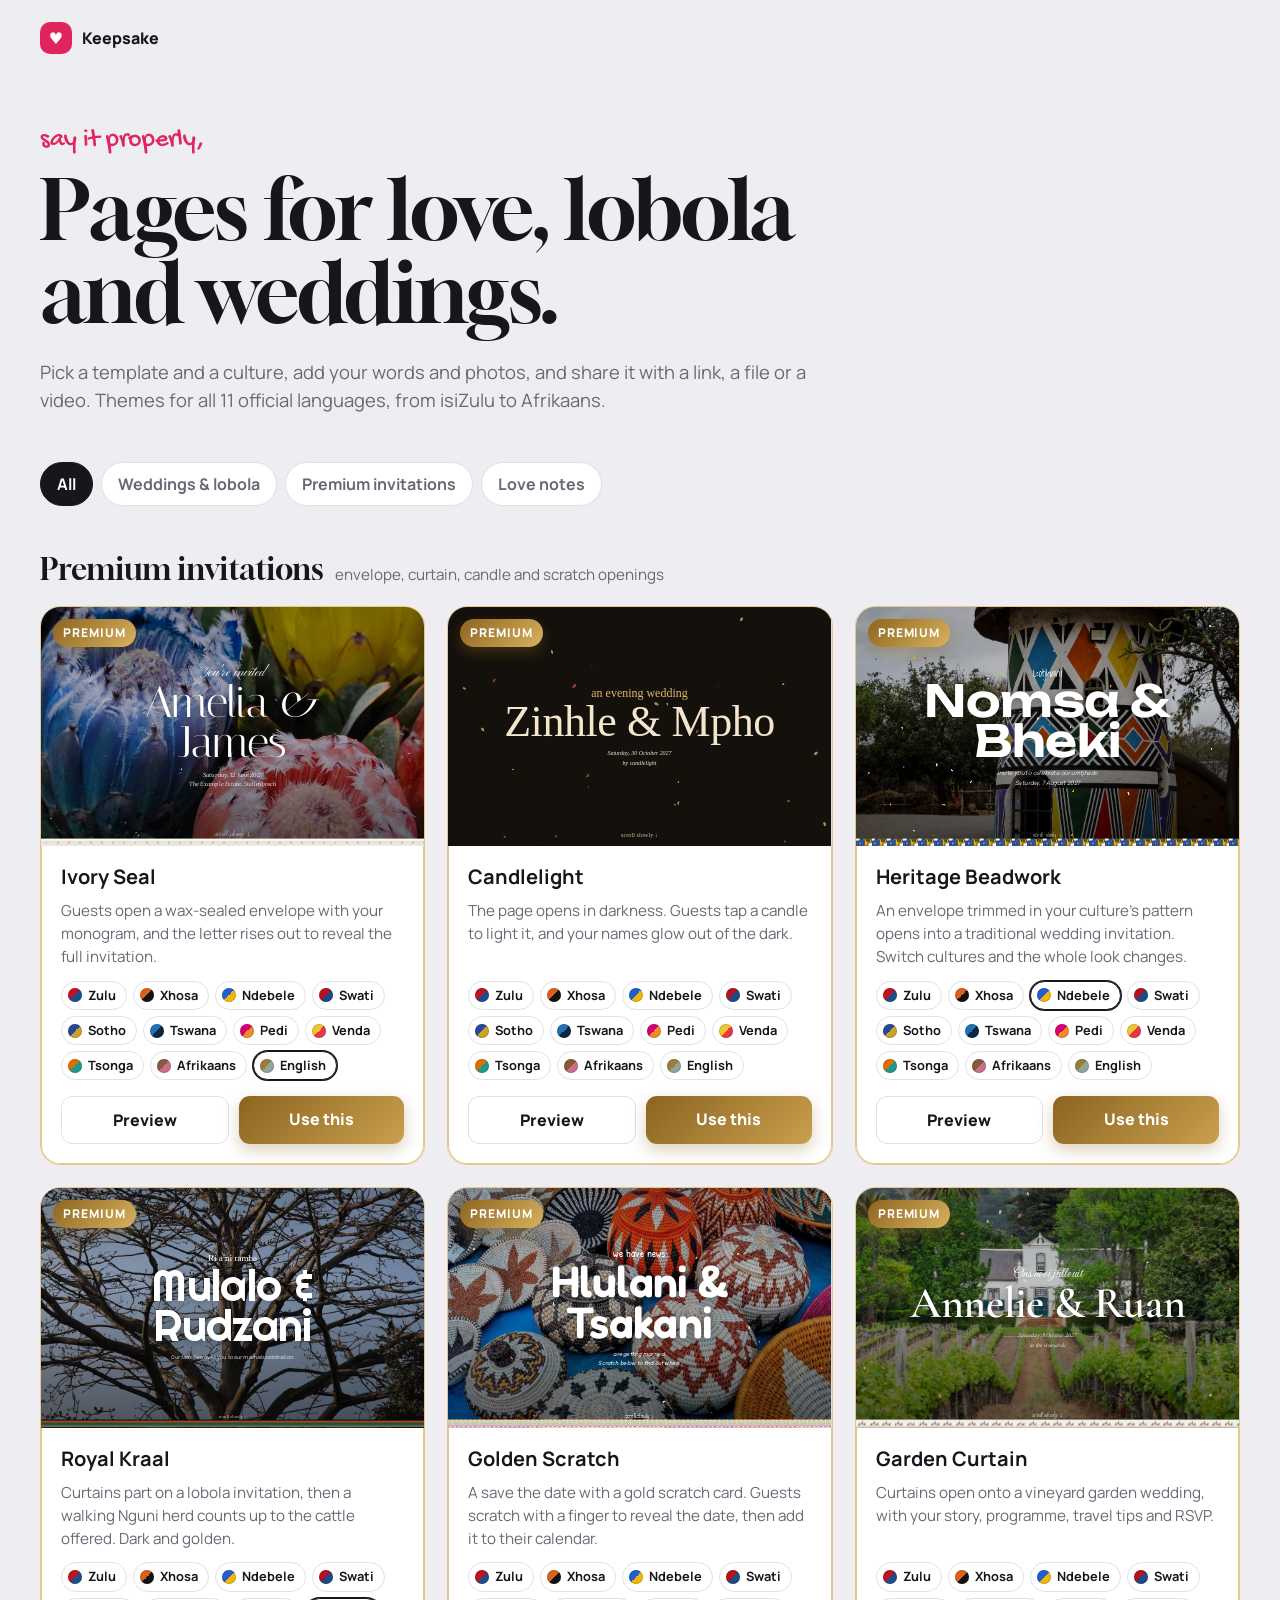
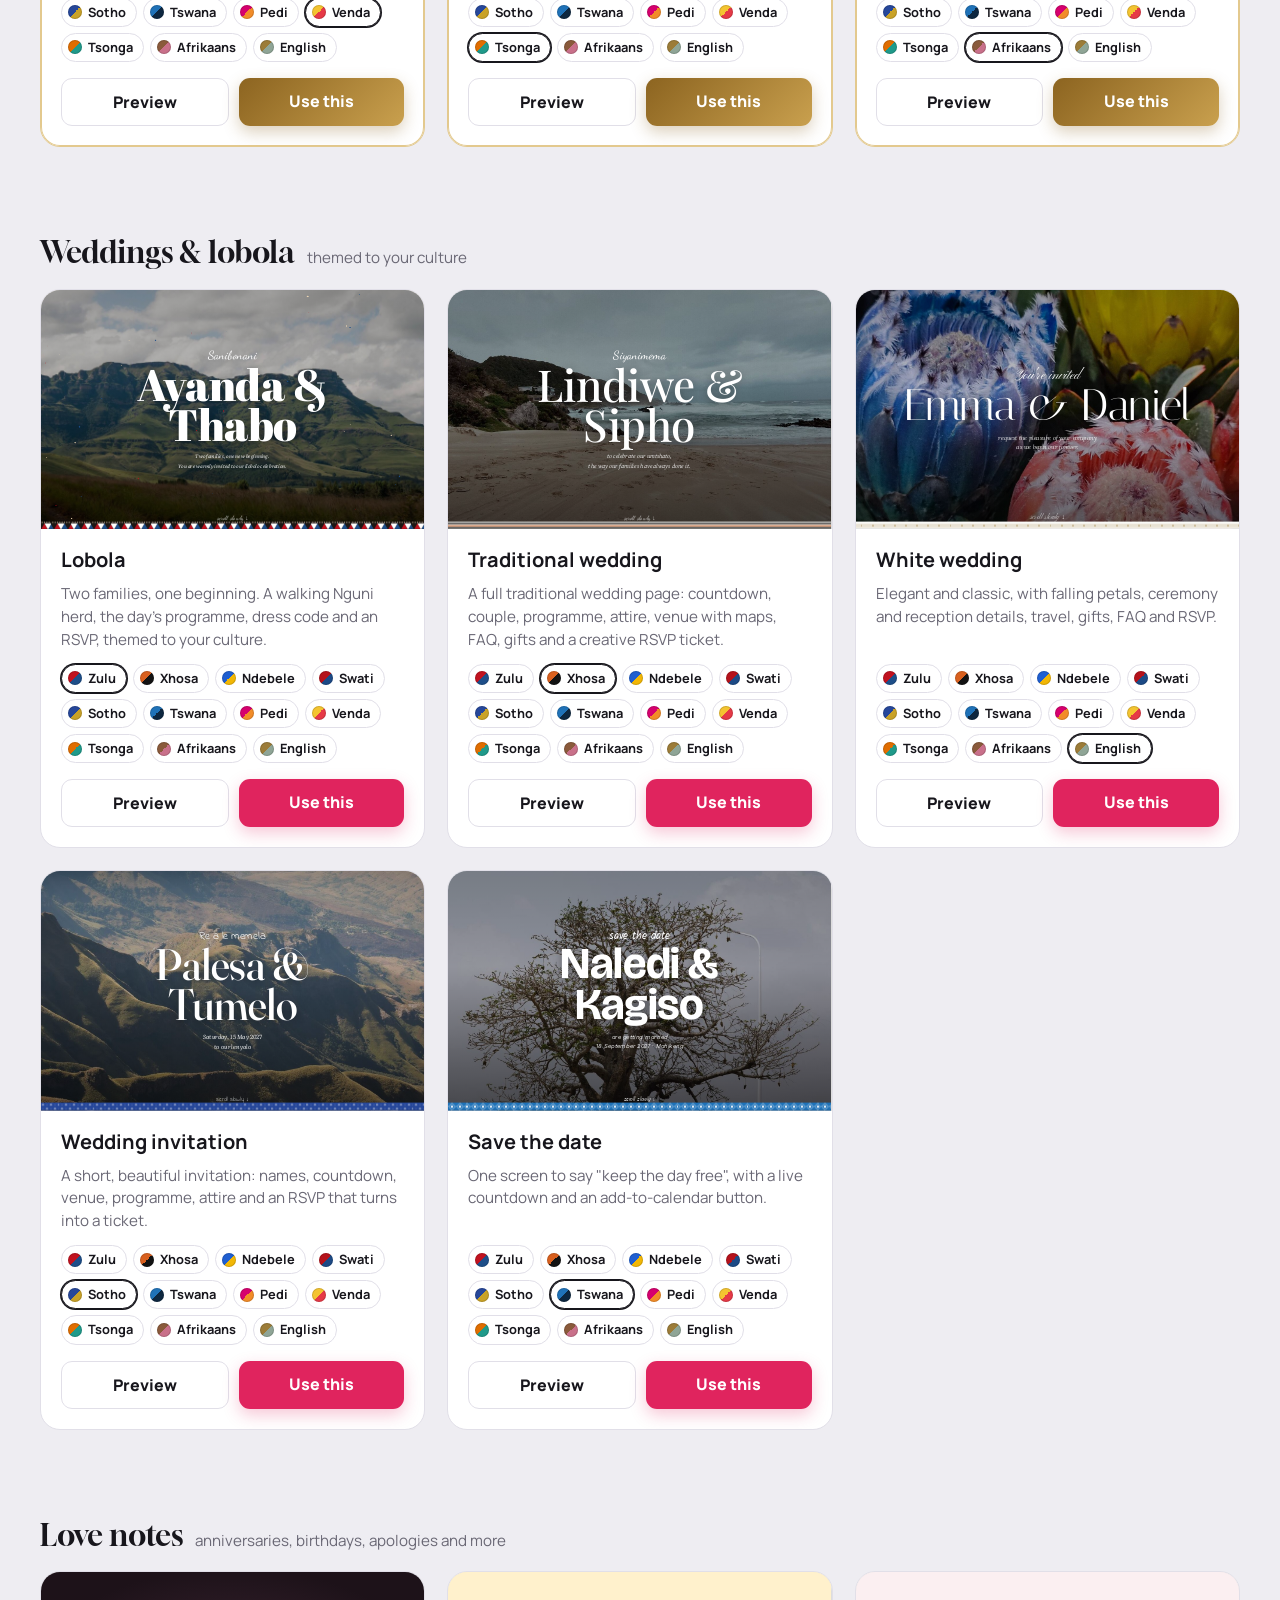
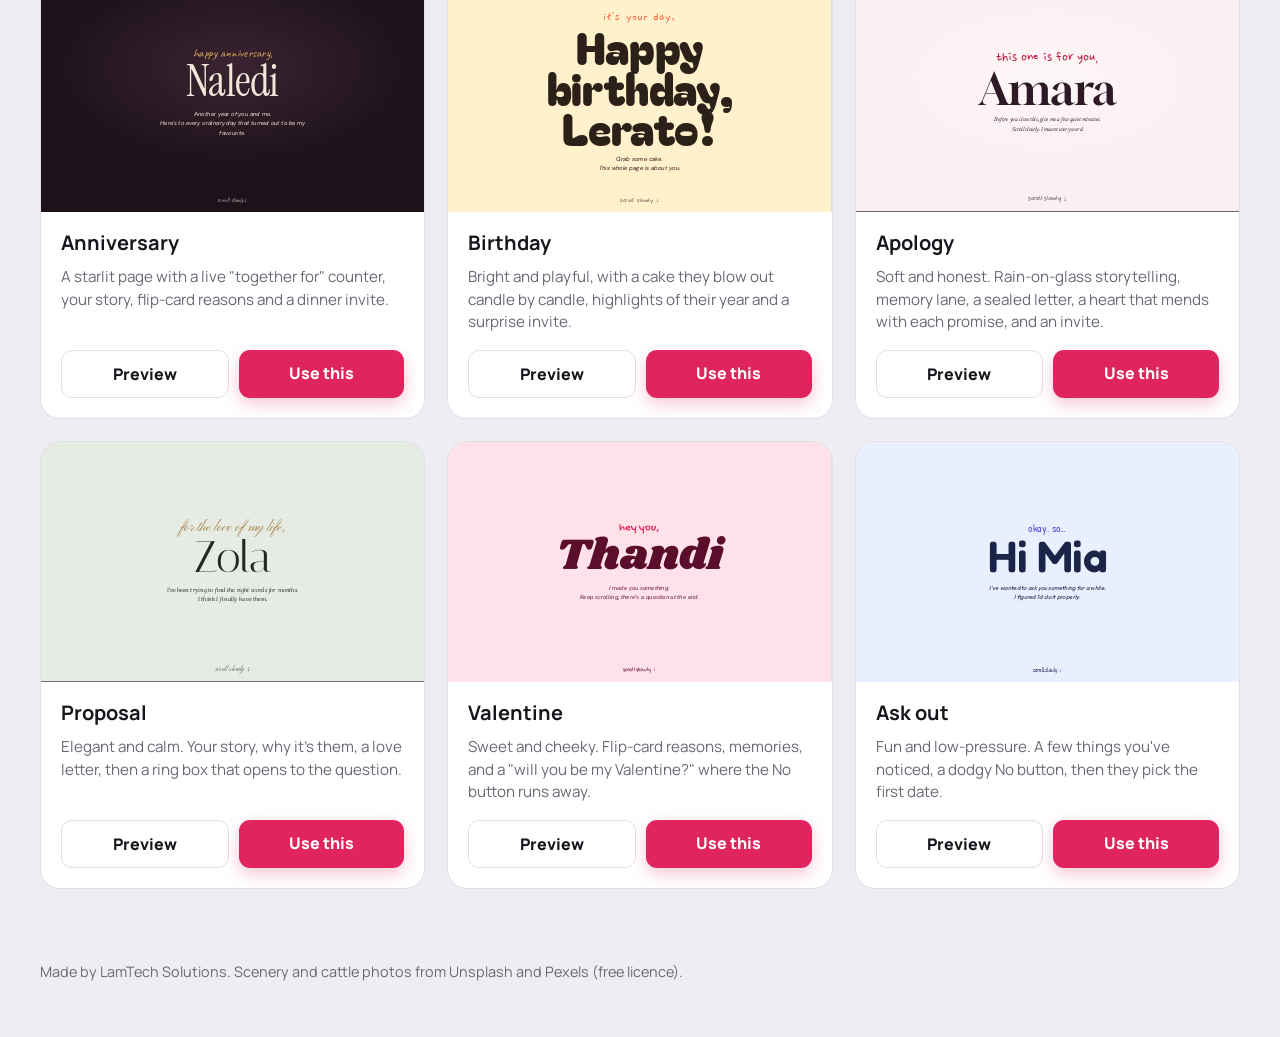
==== commit cba8eec2: "Culture themes for 11 languages, lobola/wedding/invitation templates, premium collection, creative R" ====
--- a/index.html
+++ b/index.html
@@ -4,37 +4,49 @@
   <meta charset="utf-8">
   <meta name="viewport" content="width=device-width, initial-scale=1">
   <title>Keepsake</title>
-  <meta name="description" content="Pick a template, add your words and photos, and download a one-of-a-kind website for someone you love.">
+  <meta name="description" content="Love pages, lobola and wedding invitations themed to South Africa's cultures. Add your words and photos, then share.">
   <link rel="preconnect" href="https://fonts.googleapis.com">
   <link rel="preconnect" href="https://fonts.gstatic.com" crossorigin>
   <link href="https://fonts.googleapis.com/css2?family=Manrope:wght@400..800&family=Gochi+Hand&family=Gloock&display=swap" rel="stylesheet">
   <style>
-    :root { --bg: #EEEDF2; --ink: #17161C; --muted: #6A6875; --line: #E1DFE8; --brand: #E0245E; --card: #fff; }
+    :root { --bg: #EEEDF2; --ink: #17161C; --muted: #6A6875; --line: #E1DFE8; --brand: #E0245E; --card: #fff; --gold: #B98A2E; }
     *, *::before, *::after { box-sizing: border-box; }
     body { margin: 0; background: var(--bg); color: var(--ink); font-family: "Manrope", system-ui, sans-serif; line-height: 1.5; }
     :focus-visible { outline: 2px solid var(--brand); outline-offset: 3px; border-radius: 6px; }
-    .wrap { max-width: 1240px; margin: 0 auto; padding: 0 clamp(16px, 4vw, 40px); }
+    .wrap { max-width: 1280px; margin: 0 auto; padding: 0 clamp(16px, 4vw, 40px); }
     header { padding: 22px 0; display: flex; align-items: center; gap: 10px; font-weight: 800; }
     .mark { width: 32px; height: 32px; display: grid; place-items: center; border-radius: 10px; background: var(--brand); color: #fff; }
-    .intro { padding: 6vh 0 7vh; max-width: 46rem; }
+    .intro { padding: 5vh 0 4vh; max-width: 48rem; }
     .intro .hand { font-family: "Gochi Hand", cursive; font-size: 1.6rem; color: var(--brand); margin: 0; }
-    h1 { font-family: "Gloock", Georgia, serif; font-weight: 400; font-size: clamp(2.6rem, 1.6rem + 4.6vw, 5.4rem); line-height: 1; letter-spacing: -.02em; margin: .1em 0 .3em; }
-    .intro p.lead { font-size: 1.15rem; color: var(--muted); margin: 0; }
-    .steps { display: flex; flex-wrap: wrap; gap: 8px 22px; margin-top: 22px; padding: 0; list-style: none; font-weight: 700; font-size: .95rem; }
-    .steps li::before { content: attr(data-n); display: inline-grid; place-items: center; width: 22px; height: 22px; border-radius: 50%; background: var(--ink); color: #fff; font-size: .75rem; margin-right: 8px; }
-    .grid { display: grid; grid-template-columns: repeat(auto-fill, minmax(min(100%, 340px), 1fr)); gap: 22px; padding-bottom: 12vh; }
-    .tpl { background: var(--card); border-radius: 20px; overflow: hidden; border: 1px solid var(--line); display: flex; flex-direction: column; transition: transform .3s ease, box-shadow .3s ease; }
+    h1 { font-family: "Gloock", Georgia, serif; font-weight: 400; font-size: clamp(2.6rem, 1.6rem + 4.6vw, 5.2rem); line-height: 1; letter-spacing: -.02em; margin: .1em 0 .3em; }
+    .lead { font-size: 1.15rem; color: var(--muted); margin: 0; }
+    .tabs { display: flex; gap: 8px; flex-wrap: wrap; margin: 0 0 22px; position: sticky; top: 0; padding: 12px 0; background: var(--bg); z-index: 5; }
+    .tabs button { border: 1px solid var(--line); background: var(--card); padding: 9px 16px; border-radius: 999px; font: inherit; font-weight: 700; cursor: pointer; color: var(--muted); }
+    .tabs button[aria-pressed="true"] { background: var(--ink); color: #fff; border-color: var(--ink); }
+    .tabs .prem[aria-pressed="true"] { background: linear-gradient(135deg, #8C6420, #D9B25E); border-color: #B98A2E; }
+    .section-title { font-family: "Gloock", Georgia, serif; font-weight: 400; font-size: 1.9rem; margin: 28px 0 14px; display: flex; align-items: baseline; gap: 12px; }
+    .section-title small { font-family: "Manrope", sans-serif; font-size: .95rem; color: var(--muted); }
+    .grid { display: grid; grid-template-columns: repeat(auto-fill, minmax(min(100%, 340px), 1fr)); gap: 22px; padding-bottom: 6vh; }
+    .tpl { background: var(--card); border-radius: 20px; overflow: hidden; border: 1px solid var(--line); display: flex; flex-direction: column; transition: transform .3s ease, box-shadow .3s ease; position: relative; }
     .tpl:hover { transform: translateY(-3px); box-shadow: 0 24px 50px rgba(0,0,0,.1); }
+    .tpl.premium { border-color: #E3C98E; box-shadow: 0 0 0 1px #E3C98E inset; }
+    .badge { position: absolute; top: 12px; left: 12px; z-index: 2; background: linear-gradient(135deg, #8C6420, #D9B25E); color: #fff; font-weight: 800; font-size: .75rem; letter-spacing: .08em; text-transform: uppercase; padding: 5px 10px; border-radius: 999px; box-shadow: 0 6px 14px rgba(140,100,32,.35); }
     .shot { position: relative; aspect-ratio: 16 / 10; overflow: hidden; background: #ddd; }
     .shot iframe { position: absolute; top: 0; left: 0; width: 1280px; height: 800px; border: 0; transform-origin: 0 0; pointer-events: none; }
-    .info { padding: 18px 20px 20px; display: flex; flex-direction: column; gap: 8px; flex: 1; }
+    .info { padding: 16px 20px 20px; display: flex; flex-direction: column; gap: 8px; flex: 1; }
     .info h2 { margin: 0; font-size: 1.25rem; }
     .info p { margin: 0; color: var(--muted); font-size: .95rem; flex: 1; }
+    .cults { display: flex; flex-wrap: wrap; gap: 6px; margin-top: 4px; }
+    .cult { border: 1px solid var(--line); background: var(--card); border-radius: 999px; padding: 4px 10px 4px 6px; font: inherit; font-size: .8rem; font-weight: 700; cursor: pointer; display: inline-flex; align-items: center; gap: 6px; color: var(--ink); }
+    .cult i { width: 14px; height: 14px; border-radius: 50%; display: inline-block; box-shadow: inset 0 0 0 1px rgba(0,0,0,.15); }
+    .cult[aria-pressed="true"] { border-color: var(--ink); box-shadow: 0 0 0 1px var(--ink); }
     .acts { display: flex; gap: 10px; margin-top: 8px; }
     .acts a { flex: 1; text-align: center; text-decoration: none; padding: 11px 12px; border-radius: 11px; font-weight: 800; }
     .use { background: var(--brand); color: #fff; box-shadow: 0 6px 16px rgba(224,36,94,.25); }
+    .premium .use { background: linear-gradient(135deg, #8C6420, #C9A04E); box-shadow: 0 6px 16px rgba(140,100,32,.3); }
     .peek { border: 1px solid var(--line); color: var(--ink); }
-    footer { color: var(--muted); font-size: .9rem; padding: 0 0 6vh; }
+    footer { color: var(--muted); font-size: .9rem; padding: 2vh 0 6vh; }
+    footer a { color: var(--muted); }
   </style>
 </head>
 <body>
@@ -42,30 +54,75 @@
     <header><span class="mark" aria-hidden="true">♥</span> Keepsake</header>
     <section class="intro">
       <p class="hand">say it properly,</p>
-      <h1>A little website for someone you love.</h1>
-      <p class="lead">Pick an occasion, add your own words and photos, and download a page they'll scroll through slowly.</p>
-      <ol class="steps"><li data-n="1">Pick a template</li><li data-n="2">Add words & photos</li><li data-n="3">Download & share</li></ol>
+      <h1>Pages for love, lobola and weddings.</h1>
+      <p class="lead">Pick a template and a culture, add your words and photos, and share it with a link, a file or a video. Themes for all 11 official languages, from isiZulu to Afrikaans.</p>
     </section>
-    <main class="grid" id="grid"></main>
-    <footer>Made by LamTech Solutions.</footer>
+    <nav class="tabs" aria-label="Collections">
+      <button type="button" data-cat="all" aria-pressed="true">All</button>
+      <button type="button" data-cat="wedding" aria-pressed="false">Weddings &amp; lobola</button>
+      <button type="button" data-cat="premium" class="prem" aria-pressed="false">Premium invitations</button>
+      <button type="button" data-cat="love" aria-pressed="false">Love notes</button>
+    </nav>
+    <main id="list"></main>
+    <footer>Made by LamTech Solutions. Scenery and cattle photos from Unsplash and Pexels (free licence).</footer>
   </div>
   <script src="engine/templates.js"></script>
+  <script src="engine/templates-heritage.js"></script>
+  <script src="engine/catalog.js"></script>
   <script>
     (() => {
-      const T = window.KEEPSAKE_TEMPLATES;
+      const T = window.KEEPSAKE_TEMPLATES, C = window.KEEPSAKE_CATALOG;
       const esc = s => String(s).replace(/[&<>"']/g, c => ({ '&': '&amp;', '<': '&lt;', '>': '&gt;', '"': '&quot;', "'": '&#39;' }[c]));
-      const grid = document.getElementById('grid');
-      grid.innerHTML = Object.entries(T).map(([k, t]) => `
-        <article class="tpl">
-          <div class="shot"><iframe src="preview.html?t=${k}" title="${esc(t.name)} preview" loading="lazy" tabindex="-1" aria-hidden="true"></iframe></div>
+      const groups = [
+        ['premium', 'Premium invitations', 'envelope, curtain, candle and scratch openings'],
+        ['wedding', 'Weddings & lobola', 'themed to your culture'],
+        ['love', 'Love notes', 'anniversaries, birthdays, apologies and more']
+      ];
+      const card = (k, t) => {
+        const cur = t.site.culture || '';
+        return `
+        <article class="tpl${t.premium ? ' premium' : ''}" data-k="${k}">
+          ${t.premium ? '<span class="badge">Premium</span>' : ''}
+          <div class="shot"><iframe data-src="preview.html?t=${k}&nocover=1${cur ? '&c=' + cur : ''}" title="${esc(t.name)} preview" tabindex="-1" aria-hidden="true"></iframe></div>
           <div class="info">
             <h2>${esc(t.name)}</h2>
             <p>${esc(t.blurb)}</p>
-            <div class="acts"><a class="peek" href="preview.html?t=${k}" target="_blank" rel="noopener">Preview</a><a class="use" href="builder.html?t=${k}">Use this</a></div>
+            ${t.cultures ? `<div class="cults" role="radiogroup" aria-label="Culture">${C.cultures.map(c => `<button type="button" class="cult" data-c="${c.id}" aria-pressed="${c.id === cur}" title="${esc(c.lang)}"><i style="background:linear-gradient(135deg, ${c.c.accent} 50%, ${c.c.accent2} 50%)"></i>${esc(c.name)}</button>`).join('')}</div>` : ''}
+            <div class="acts"><a class="peek" href="preview.html?t=${k}${cur ? '&c=' + cur : ''}" target="_blank" rel="noopener">Preview</a><a class="use" href="builder.html?t=${k}${cur ? '&c=' + cur : ''}">Use this</a></div>
           </div>
-        </article>`).join('');
+        </article>`;
+      };
+      const list = document.getElementById('list');
+      function draw(cat) {
+        list.innerHTML = groups.filter(g => cat === 'all' || g[0] === cat).map(([id, title, sub]) => {
+          const items = Object.entries(T).filter(([, t]) => t.category === id);
+          return `<h2 class="section-title">${esc(title)} <small>${esc(sub)}</small></h2><div class="grid">${items.map(([k, t]) => card(k, t)).join('')}</div>`;
+        }).join('');
+        lazy(); fit();
+      }
+      // load previews only when cards come into view
+      let io;
+      function lazy() {
+        if (io) io.disconnect();
+        io = new IntersectionObserver(es => es.forEach(e => { if (e.isIntersecting) { const f = e.target; if (!f.src) f.src = f.dataset.src; io.unobserve(f); } }), { rootMargin: '300px' });
+        document.querySelectorAll('.shot iframe').forEach(f => io.observe(f));
+      }
       const fit = () => document.querySelectorAll('.shot').forEach(s => { s.querySelector('iframe').style.transform = `scale(${s.clientWidth / 1280})`; });
-      fit(); window.addEventListener('resize', fit);
+      window.addEventListener('resize', fit);
+      document.querySelector('.tabs').addEventListener('click', e => {
+        const b = e.target.closest('button'); if (!b) return;
+        document.querySelectorAll('.tabs button').forEach(x => x.setAttribute('aria-pressed', String(x === b)));
+        draw(b.dataset.cat);
+      });
+      list.addEventListener('click', e => {
+        const b = e.target.closest('.cult'); if (!b) return;
+        const card = b.closest('.tpl'), k = card.dataset.k, c = b.dataset.c;
+        card.querySelectorAll('.cult').forEach(x => x.setAttribute('aria-pressed', String(x === b)));
+        const f = card.querySelector('iframe'); f.dataset.src = `preview.html?t=${k}&nocover=1&c=${c}`; f.src = f.dataset.src;
+        card.querySelector('.peek').href = `preview.html?t=${k}&c=${c}`;
+        card.querySelector('.use').href = `builder.html?t=${k}&c=${c}`;
+      });
+      draw('all');
     })();
   </script>
 </body>
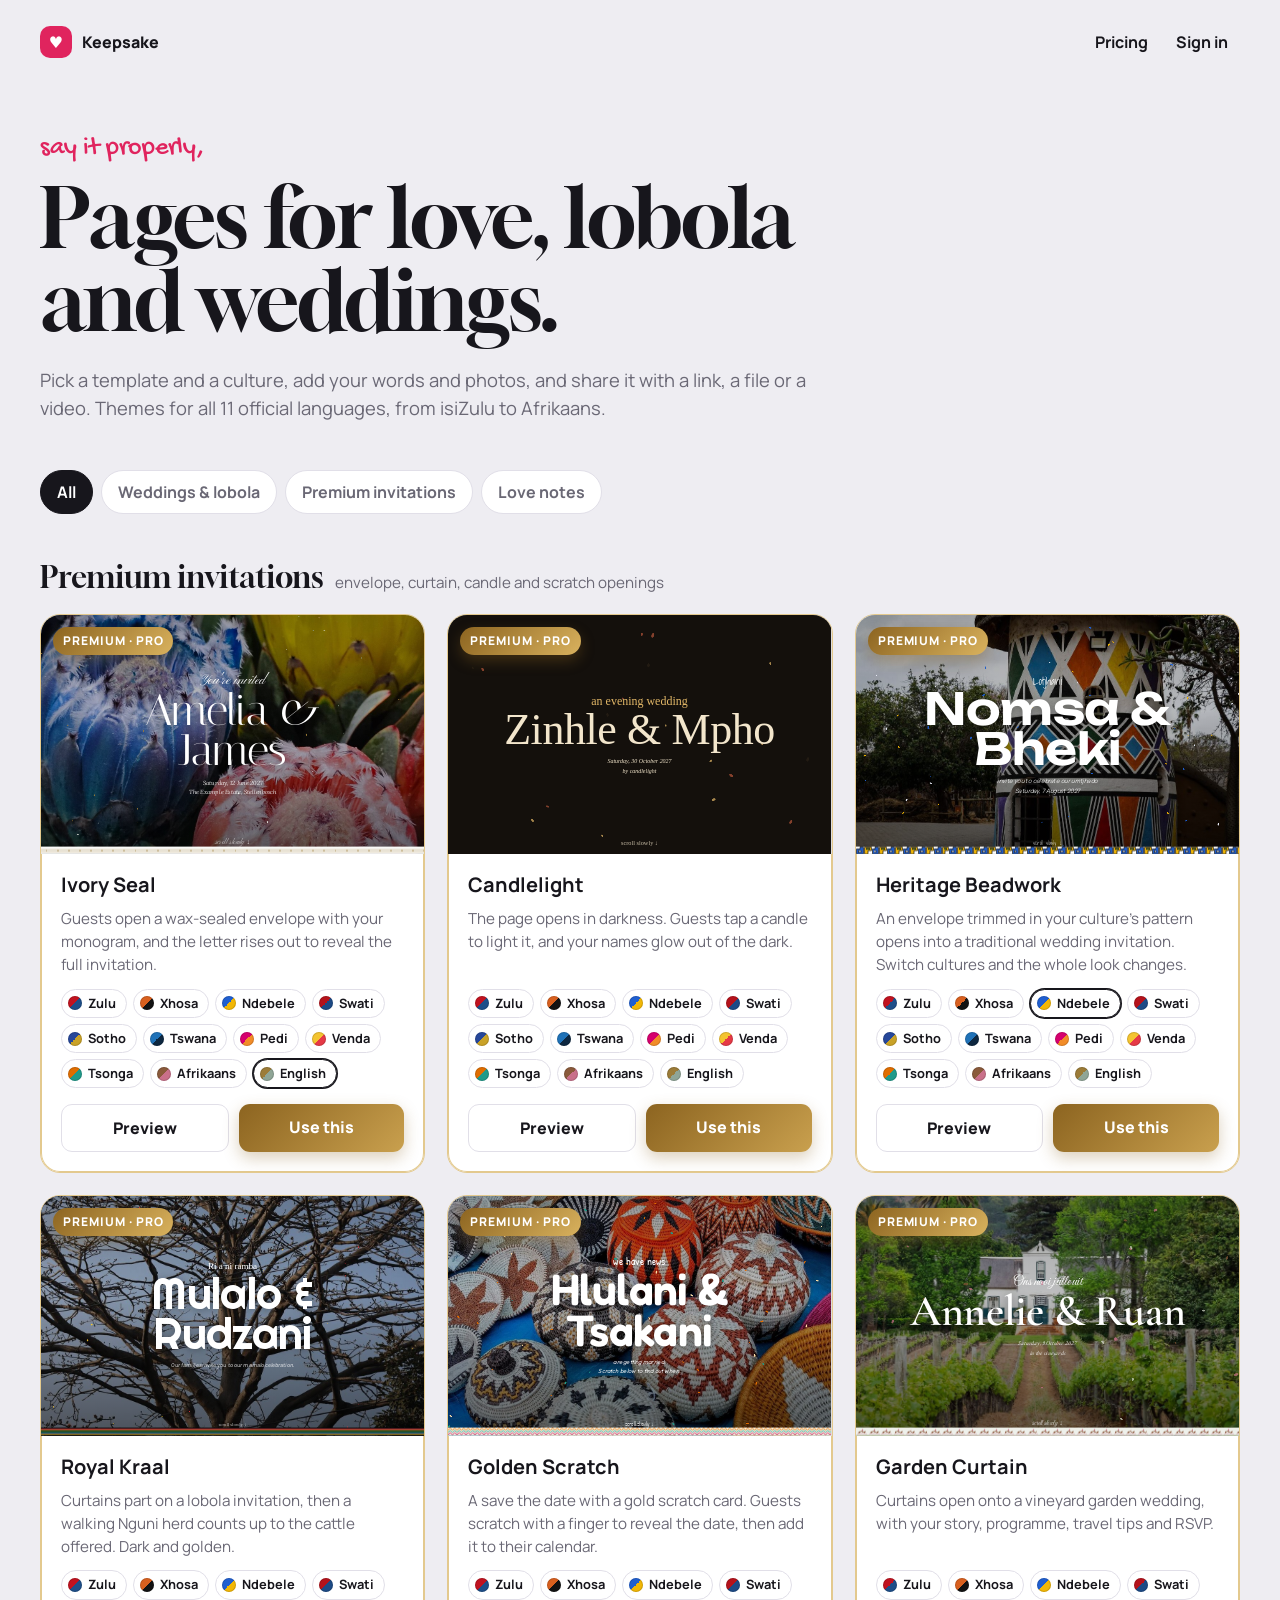
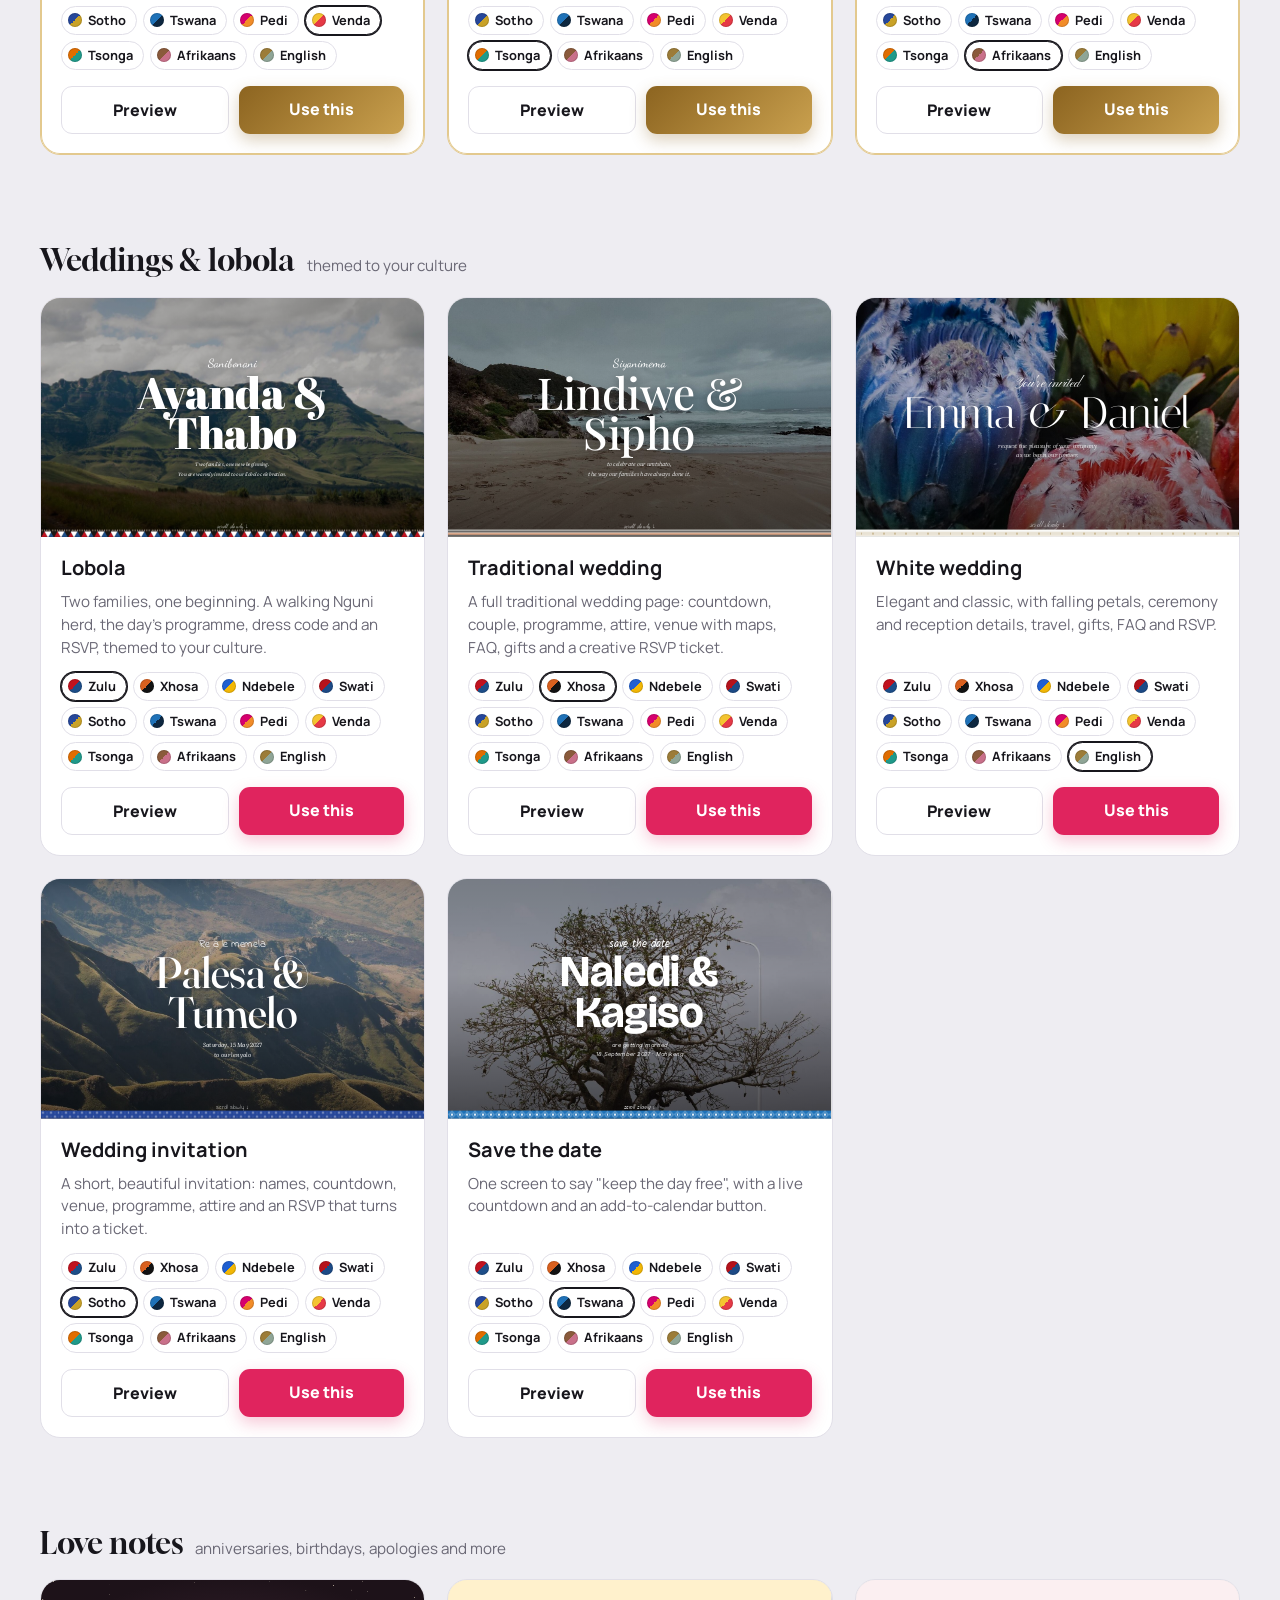
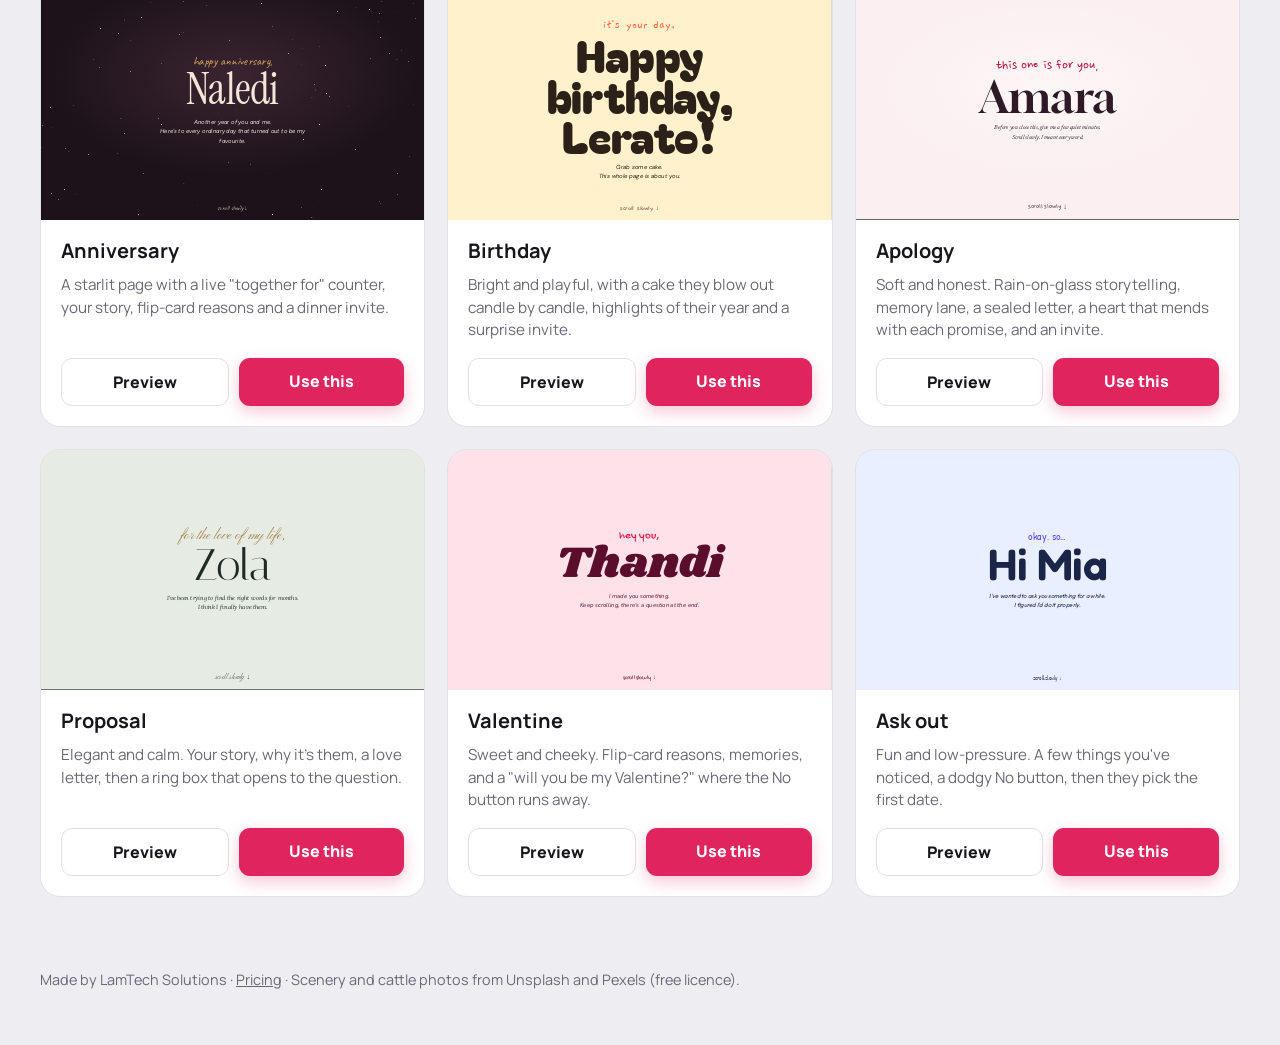
==== commit 84120734: "Accounts, cloud save, publishing at /p/:slug, RSVPs to database, dashboard, pricing and admin Co-Aut" ====
--- a/index.html
+++ b/index.html
@@ -45,13 +45,19 @@
     .use { background: var(--brand); color: #fff; box-shadow: 0 6px 16px rgba(224,36,94,.25); }
     .premium .use { background: linear-gradient(135deg, #8C6420, #C9A04E); box-shadow: 0 6px 16px rgba(140,100,32,.3); }
     .peek { border: 1px solid var(--line); color: var(--ink); }
+    .top-nav { margin-left: auto; display: flex; gap: 4px; align-items: center; font-weight: 700; }
+    .top-nav a, .k-acc { color: var(--ink); text-decoration: none; padding: 8px 12px; border-radius: 10px; }
+    .top-nav a:hover { background: rgba(0,0,0,.05); }
+    .k-plan { display: inline-block; background: linear-gradient(135deg, #8C6420, #D9B25E); color: #fff; font-size: .7rem; letter-spacing: .06em; text-transform: uppercase; padding: 2px 8px; border-radius: 999px; }
     footer { color: var(--muted); font-size: .9rem; padding: 2vh 0 6vh; }
     footer a { color: var(--muted); }
   </style>
 </head>
 <body>
   <div class="wrap">
-    <header><span class="mark" aria-hidden="true">♥</span> Keepsake</header>
+    <header><span class="mark" aria-hidden="true">♥</span> Keepsake
+      <nav class="top-nav"><a href="pricing.html">Pricing</a><span data-account><a class="k-acc" href="login.html">Sign in</a></span></nav>
+    </header>
     <section class="intro">
       <p class="hand">say it properly,</p>
       <h1>Pages for love, lobola and weddings.</h1>
@@ -64,8 +70,12 @@
       <button type="button" data-cat="love" aria-pressed="false">Love notes</button>
     </nav>
     <main id="list"></main>
-    <footer>Made by LamTech Solutions. Scenery and cattle photos from Unsplash and Pexels (free licence).</footer>
+    <footer>Made by LamTech Solutions · <a href="pricing.html">Pricing</a> · Scenery and cattle photos from Unsplash and Pexels (free licence).</footer>
   </div>
+  <script src="vendor/supabase-2.45.4.js"></script>
+  <script src="config.js"></script>
+  <script src="cloud.js"></script>
+  <script>window.KCloud && window.KCloud.ready && window.KCloud.mountAccount(document.querySelector('[data-account]'));</script>
   <script src="engine/templates.js"></script>
   <script src="engine/templates-heritage.js"></script>
   <script src="engine/catalog.js"></script>
@@ -82,7 +92,7 @@
         const cur = t.site.culture || '';
         return `
         <article class="tpl${t.premium ? ' premium' : ''}" data-k="${k}">
-          ${t.premium ? '<span class="badge">Premium</span>' : ''}
+          ${t.premium ? '<span class="badge">Premium · Pro</span>' : ''}
           <div class="shot"><iframe data-src="preview.html?t=${k}&nocover=1${cur ? '&c=' + cur : ''}" title="${esc(t.name)} preview" tabindex="-1" aria-hidden="true"></iframe></div>
           <div class="info">
             <h2>${esc(t.name)}</h2>
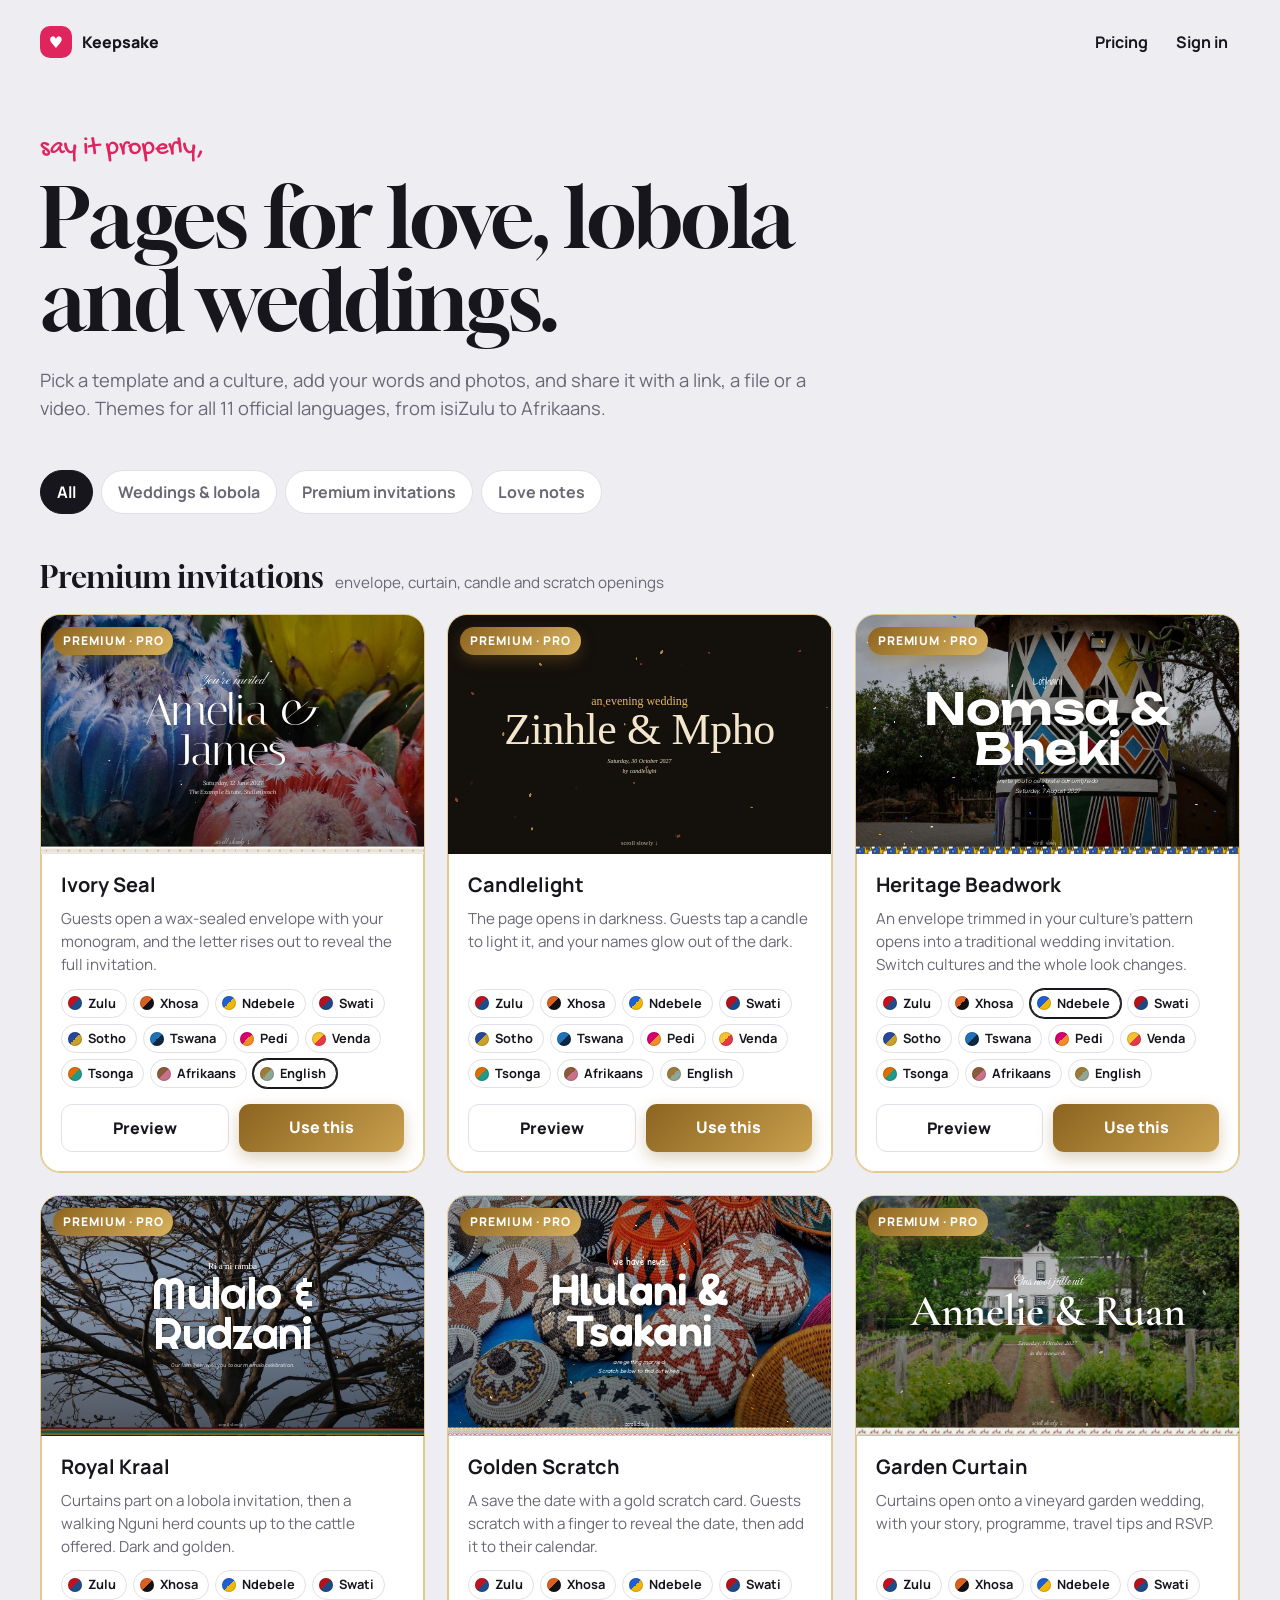
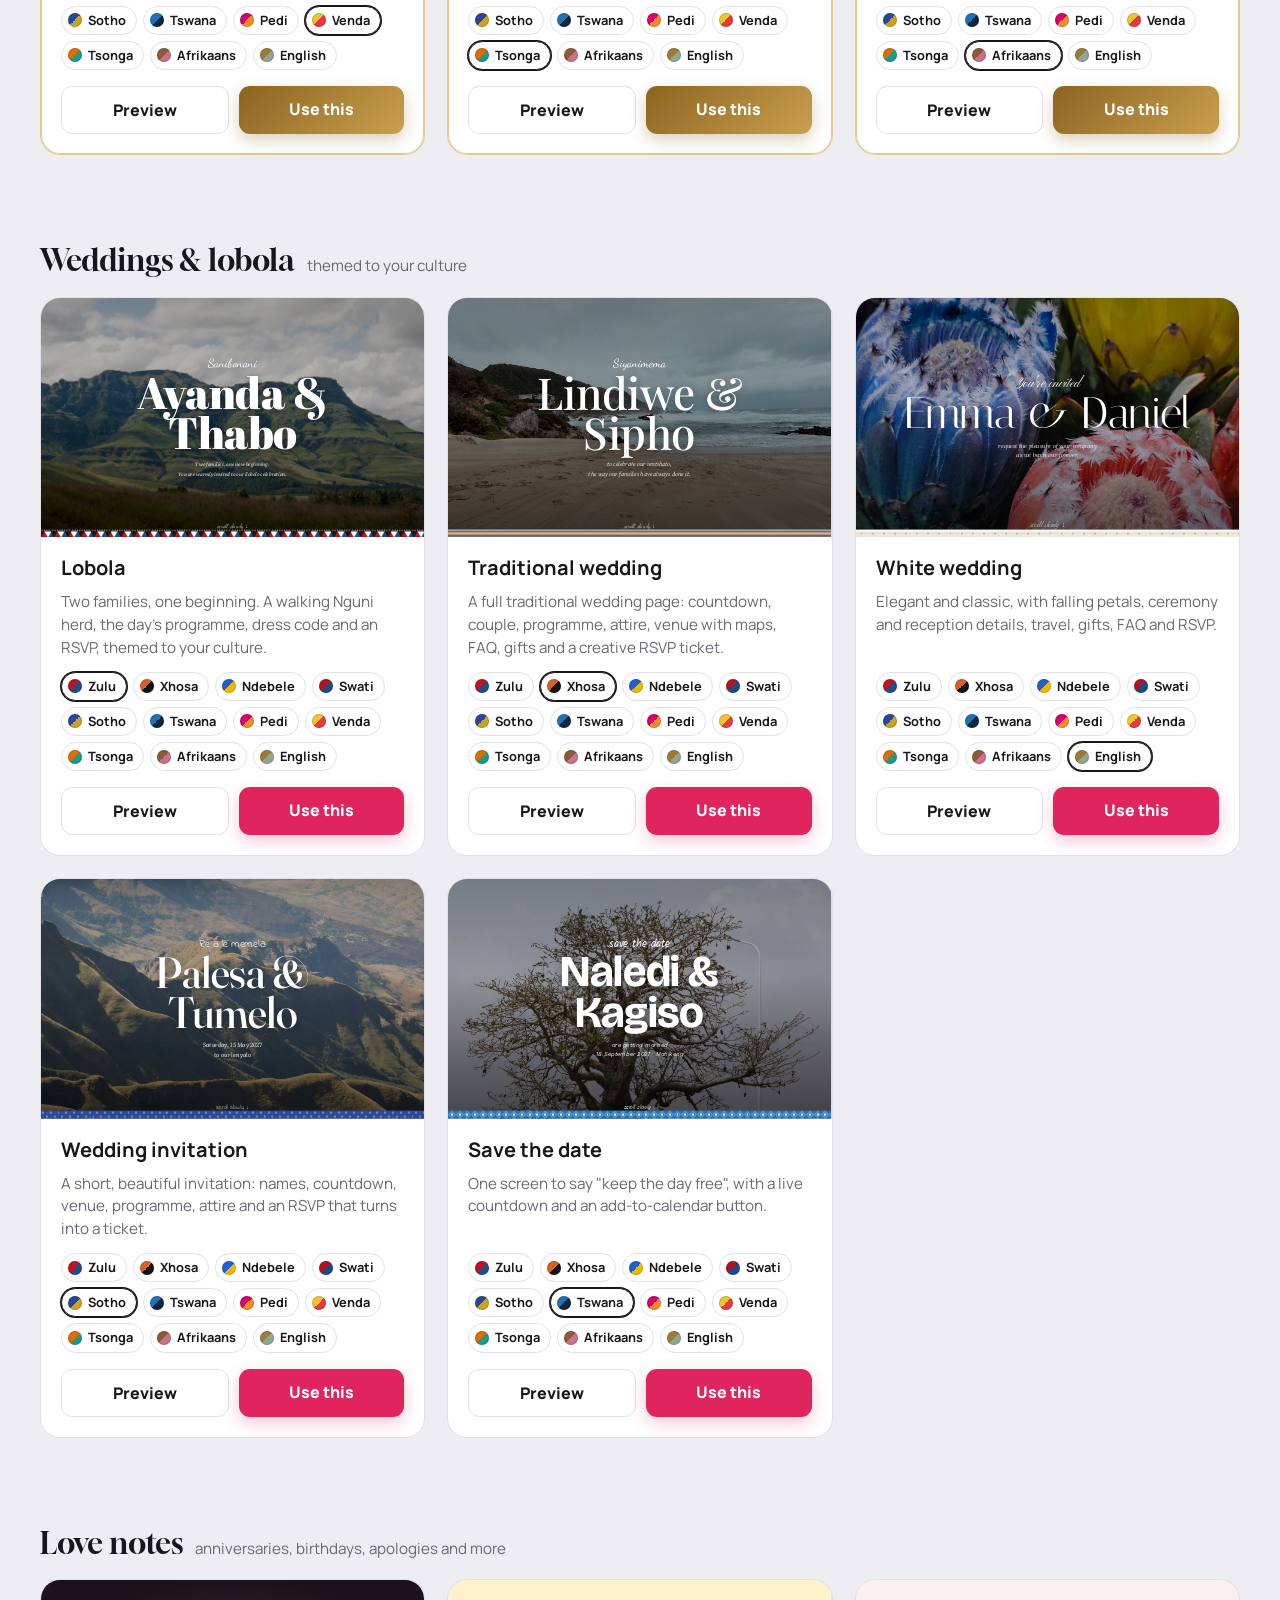
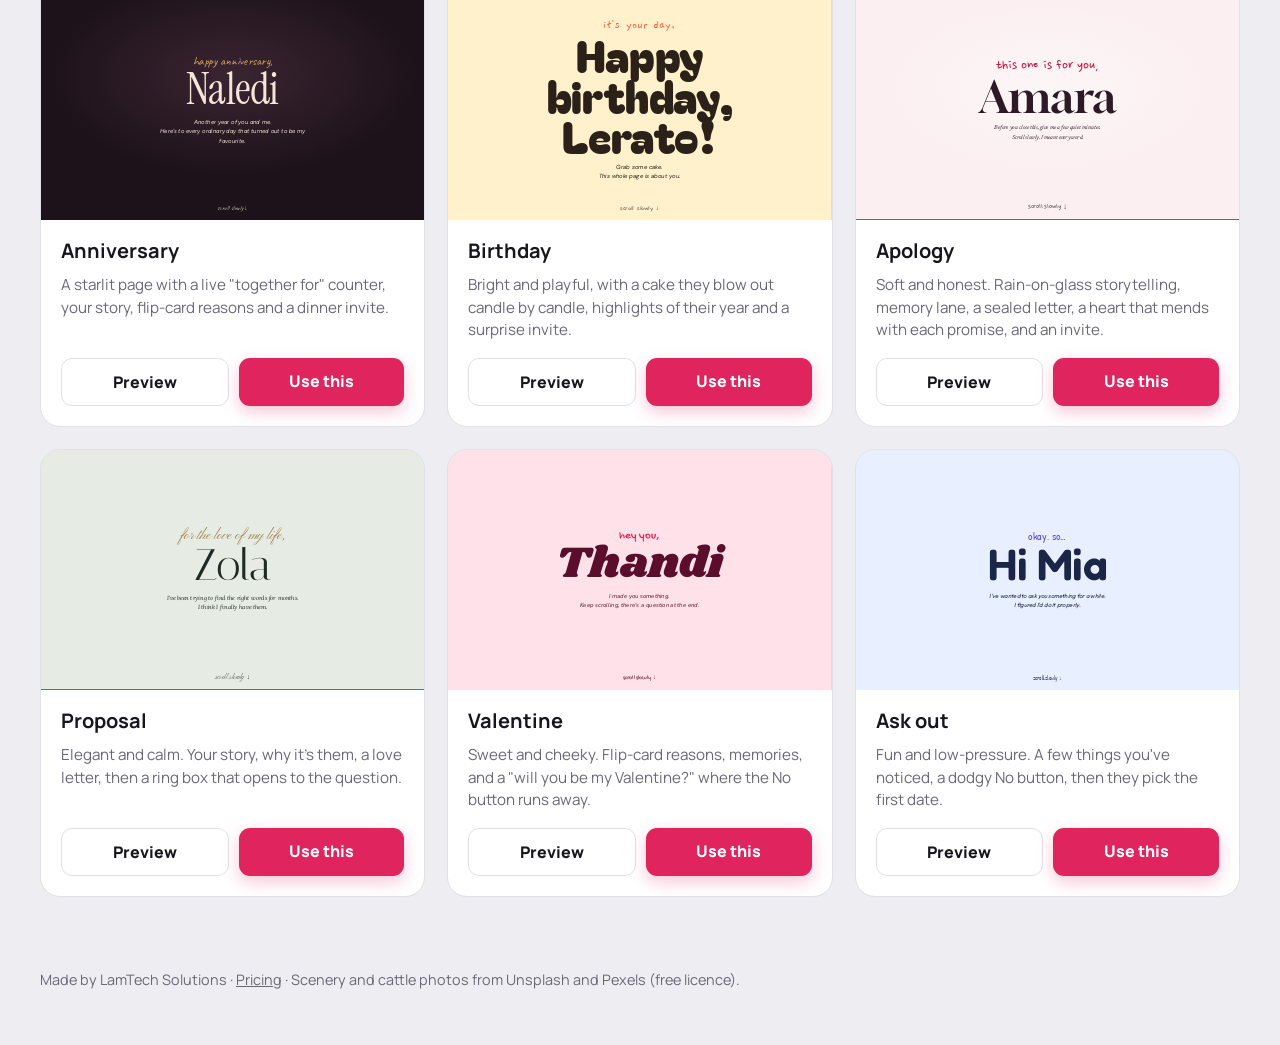
==== commit d14a7ae3: "Drafts always kept on the device (with or without account), offline editing and sync, Continue editi" ====
--- a/index.html
+++ b/index.html
@@ -49,6 +49,14 @@
     .top-nav a, .k-acc { color: var(--ink); text-decoration: none; padding: 8px 12px; border-radius: 10px; }
     .top-nav a:hover { background: rgba(0,0,0,.05); }
     .k-plan { display: inline-block; background: linear-gradient(135deg, #8C6420, #D9B25E); color: #fff; font-size: .7rem; letter-spacing: .06em; text-transform: uppercase; padding: 2px 8px; border-radius: 999px; }
+    .drafts { margin: 0 0 8px; }
+    .d-row { display: flex; gap: 12px; overflow-x: auto; padding: 2px 2px 12px; scroll-snap-type: x mandatory; }
+    .d-card { flex: 0 0 auto; min-width: 230px; max-width: 280px; scroll-snap-align: start; background: var(--card); border: 1px solid var(--line); border-radius: 16px; padding: 14px 16px; text-decoration: none; color: var(--ink); display: grid; gap: 2px; transition: transform .2s ease, box-shadow .2s ease; }
+    .d-card:hover { transform: translateY(-2px); box-shadow: 0 14px 30px rgba(0,0,0,.08); }
+    .d-card b { font-size: 1.02rem; overflow: hidden; text-overflow: ellipsis; white-space: nowrap; }
+    .d-card span { color: var(--muted); font-size: .85rem; }
+    .d-card i { font-style: normal; color: var(--brand); font-weight: 800; font-size: .85rem; margin-top: 6px; }
+    .d-card .acc { color: #1E7F4F; }
     footer { color: var(--muted); font-size: .9rem; padding: 2vh 0 6vh; }
     footer a { color: var(--muted); }
   </style>
@@ -62,6 +70,10 @@
       <p class="hand">say it properly,</p>
       <h1>Pages for love, lobola and weddings.</h1>
       <p class="lead">Pick a template and a culture, add your words and photos, and share it with a link, a file or a video. Themes for all 11 official languages, from isiZulu to Afrikaans.</p>
+    </section>
+    <section class="drafts" id="drafts" hidden aria-label="Continue editing">
+      <h2 class="section-title">Continue editing <small>saved on this device</small></h2>
+      <div class="d-row" id="d-row"></div>
     </section>
     <nav class="tabs" aria-label="Collections">
       <button type="button" data-cat="all" aria-pressed="true">All</button>
@@ -133,7 +145,31 @@
         card.querySelector('.use').href = `builder.html?t=${k}&c=${c}`;
       });
       draw('all');
+
+      // drafts kept in this browser (IndexedDB "keepsake"), newest first
+      try {
+        const r = indexedDB.open('keepsake', 1);
+        r.onupgradeneeded = () => r.result.createObjectStore('projects');
+        r.onsuccess = () => {
+          const out = [], st = r.result.transaction('projects').objectStore('projects').openCursor();
+          st.onsuccess = e => {
+            const c = e.target.result;
+            if (c) { const k = String(c.key), v = c.value; if (v && v.site && (k.startsWith('draft:') || k.startsWith('project:'))) out.push([k, v]); c.continue(); return; }
+            if (!out.length) return;
+            out.sort((a, b) => (b[1].ts || 0) - (a[1].ts || 0));
+            const when = t => { const d = new Date(t), today = new Date().toDateString() === d.toDateString(); return t ? (today ? 'today ' + d.toLocaleTimeString([], { hour: '2-digit', minute: '2-digit' }) : d.toLocaleDateString(undefined, { day: 'numeric', month: 'short' })) : ''; };
+            document.getElementById('d-row').innerHTML = out.slice(0, 12).map(([k, v]) => {
+              const t = T[v.template] || {}, names = [v.site.to, v.site.from].filter(Boolean).join(' & ');
+              const acc = k.startsWith('project:');
+              const href = acc ? `builder.html?id=${encodeURIComponent(k.slice(8))}` : `builder.html?t=${encodeURIComponent(v.template)}`;
+              return `<a class="d-card" href="${href}"><b>${esc(names || t.name || 'Draft')}</b><span>${esc(t.name || v.template)} · edited ${esc(when(v.ts))}</span><i class="${acc ? 'acc' : ''}">${acc ? 'In your account →' : 'Continue draft →'}</i></a>`;
+            }).join('');
+            document.getElementById('drafts').hidden = false;
+          };
+        };
+      } catch (_) {}
     })();
   </script>
+  <script src="sw-register.js"></script>
 </body>
 </html>
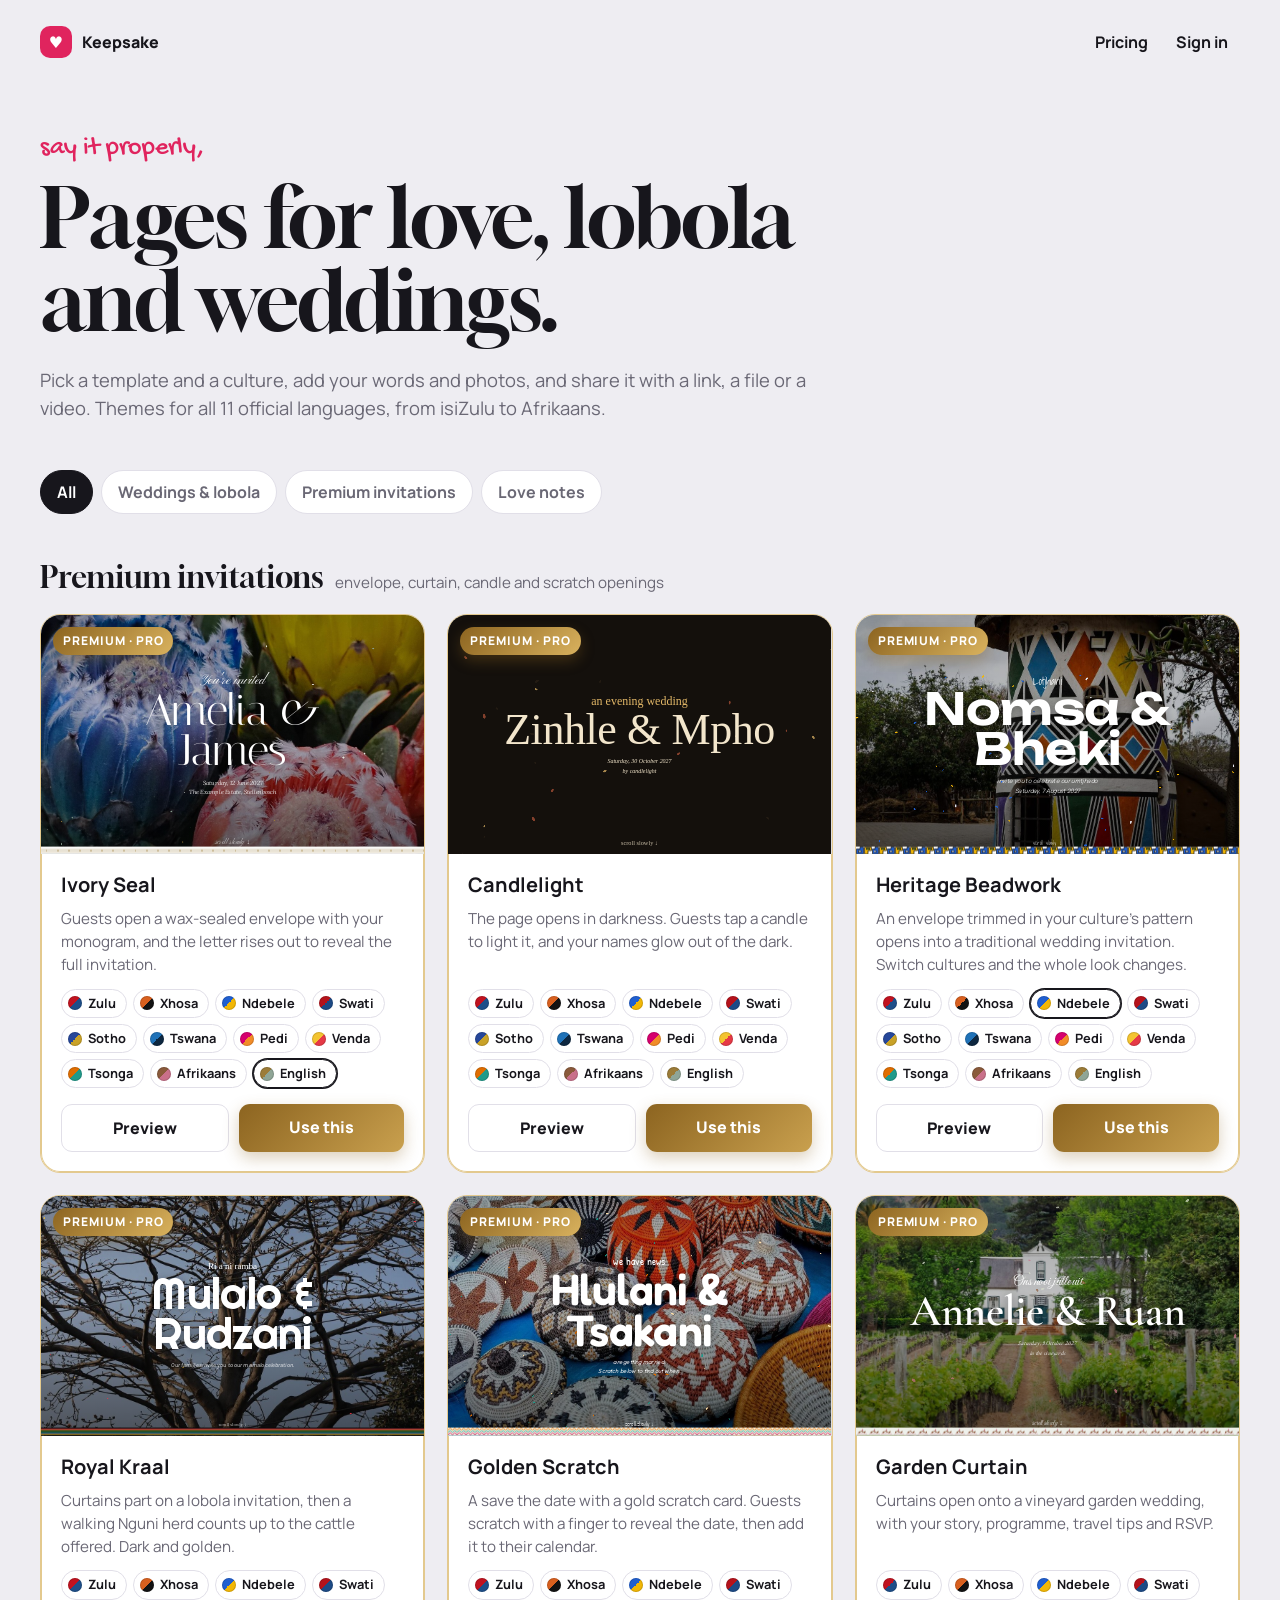
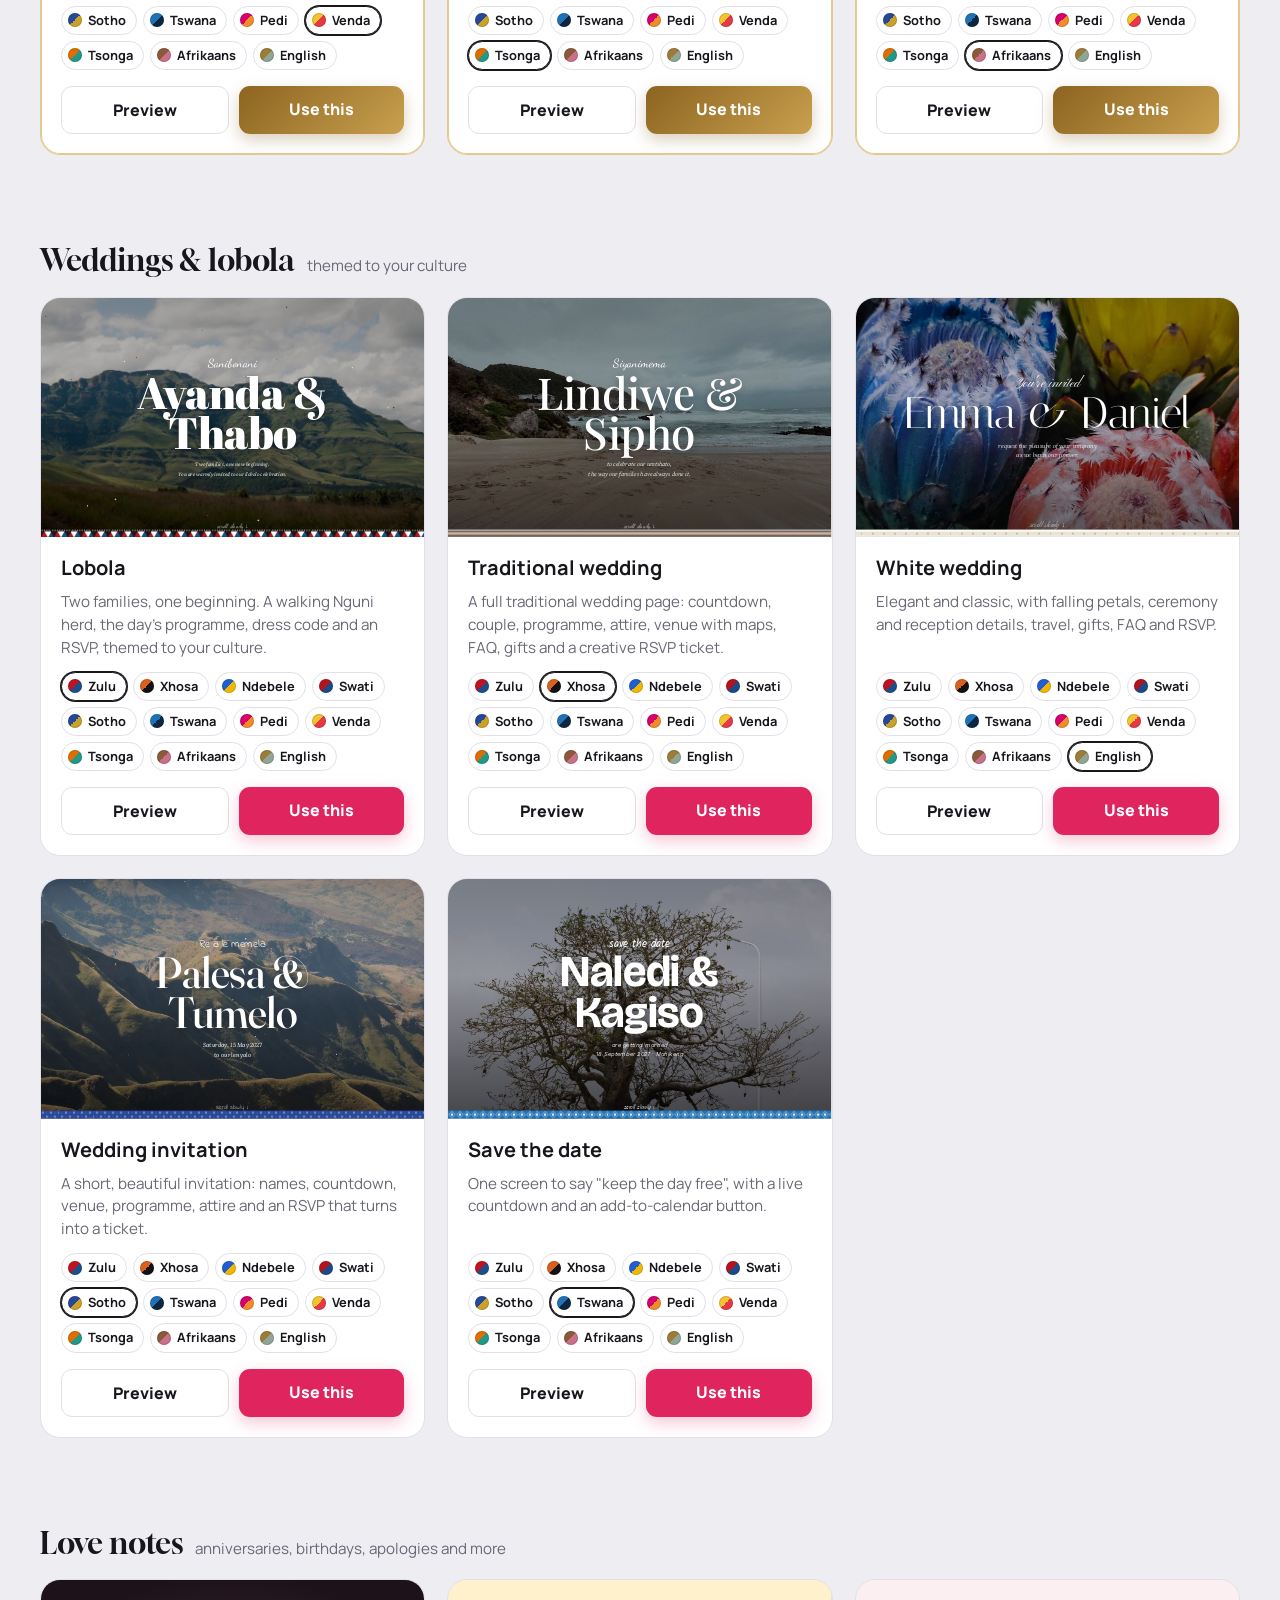
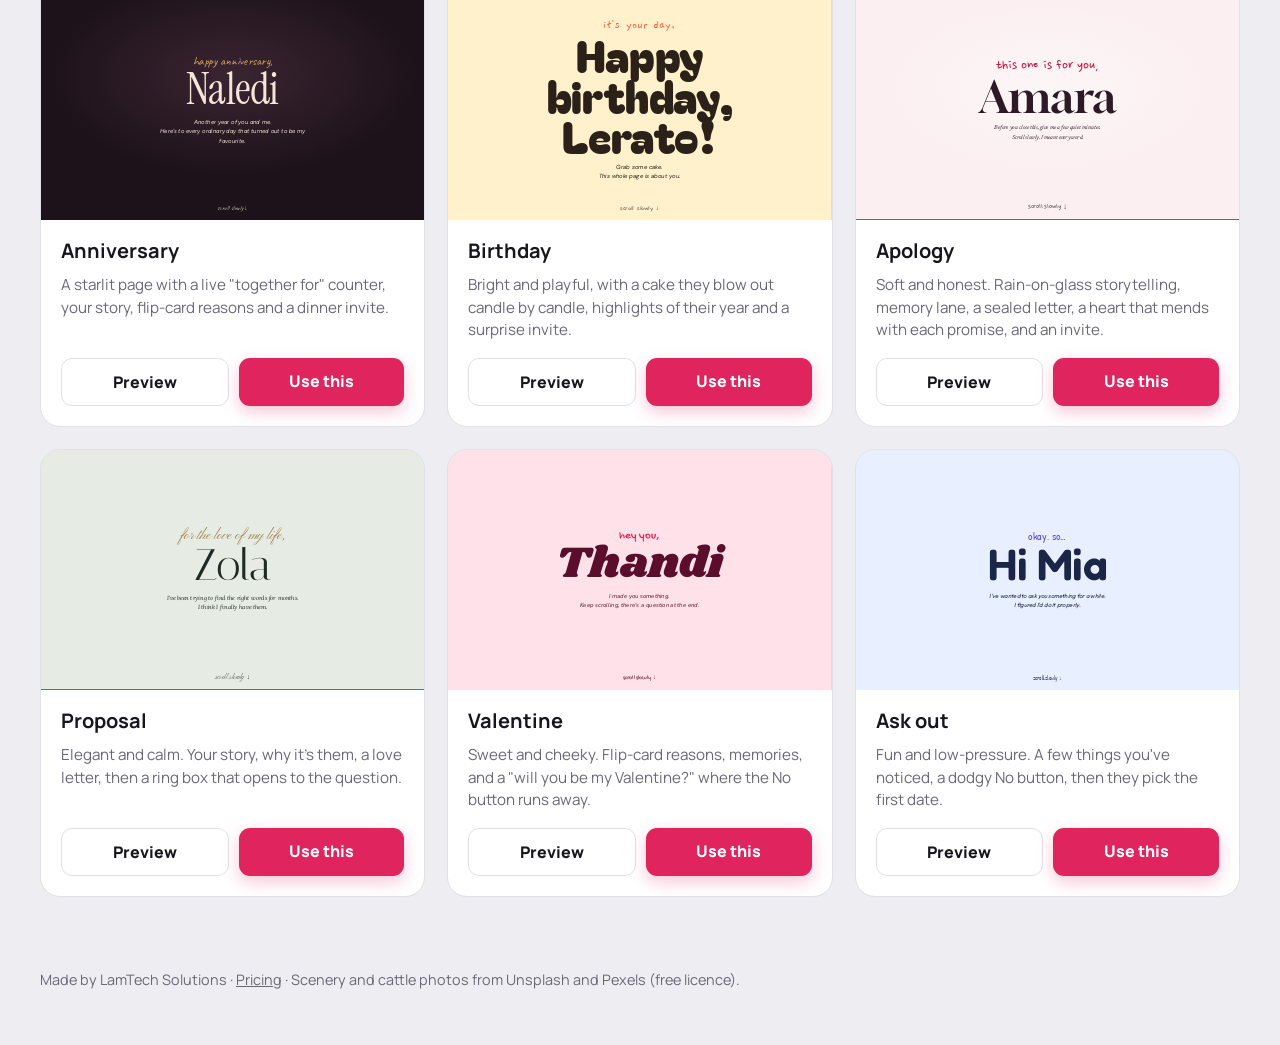
==== commit c056d8b3: "Publish without an account: link named after the couple, live updates, guest RSVPs, claim into accou" ====
--- a/index.html
+++ b/index.html
@@ -162,7 +162,7 @@
               const t = T[v.template] || {}, names = [v.site.to, v.site.from].filter(Boolean).join(' & ');
               const acc = k.startsWith('project:');
               const href = acc ? `builder.html?id=${encodeURIComponent(k.slice(8))}` : `builder.html?t=${encodeURIComponent(v.template)}`;
-              return `<a class="d-card" href="${href}"><b>${esc(names || t.name || 'Draft')}</b><span>${esc(t.name || v.template)} · edited ${esc(when(v.ts))}</span><i class="${acc ? 'acc' : ''}">${acc ? 'In your account →' : 'Continue draft →'}</i></a>`;
+              return `<a class="d-card" href="${href}"><b>${esc(names || t.name || 'Draft')}</b><span>${esc(t.name || v.template)} · edited ${esc(when(v.ts))}</span><i class="${acc || (v.guest && v.guest.published) ? 'acc' : ''}">${acc ? 'In your account →' : v.guest && v.guest.published ? 'Live at /p/' + esc(v.guest.slug) + ' →' : 'Continue draft →'}</i></a>`;
             }).join('');
             document.getElementById('drafts').hidden = false;
           };
